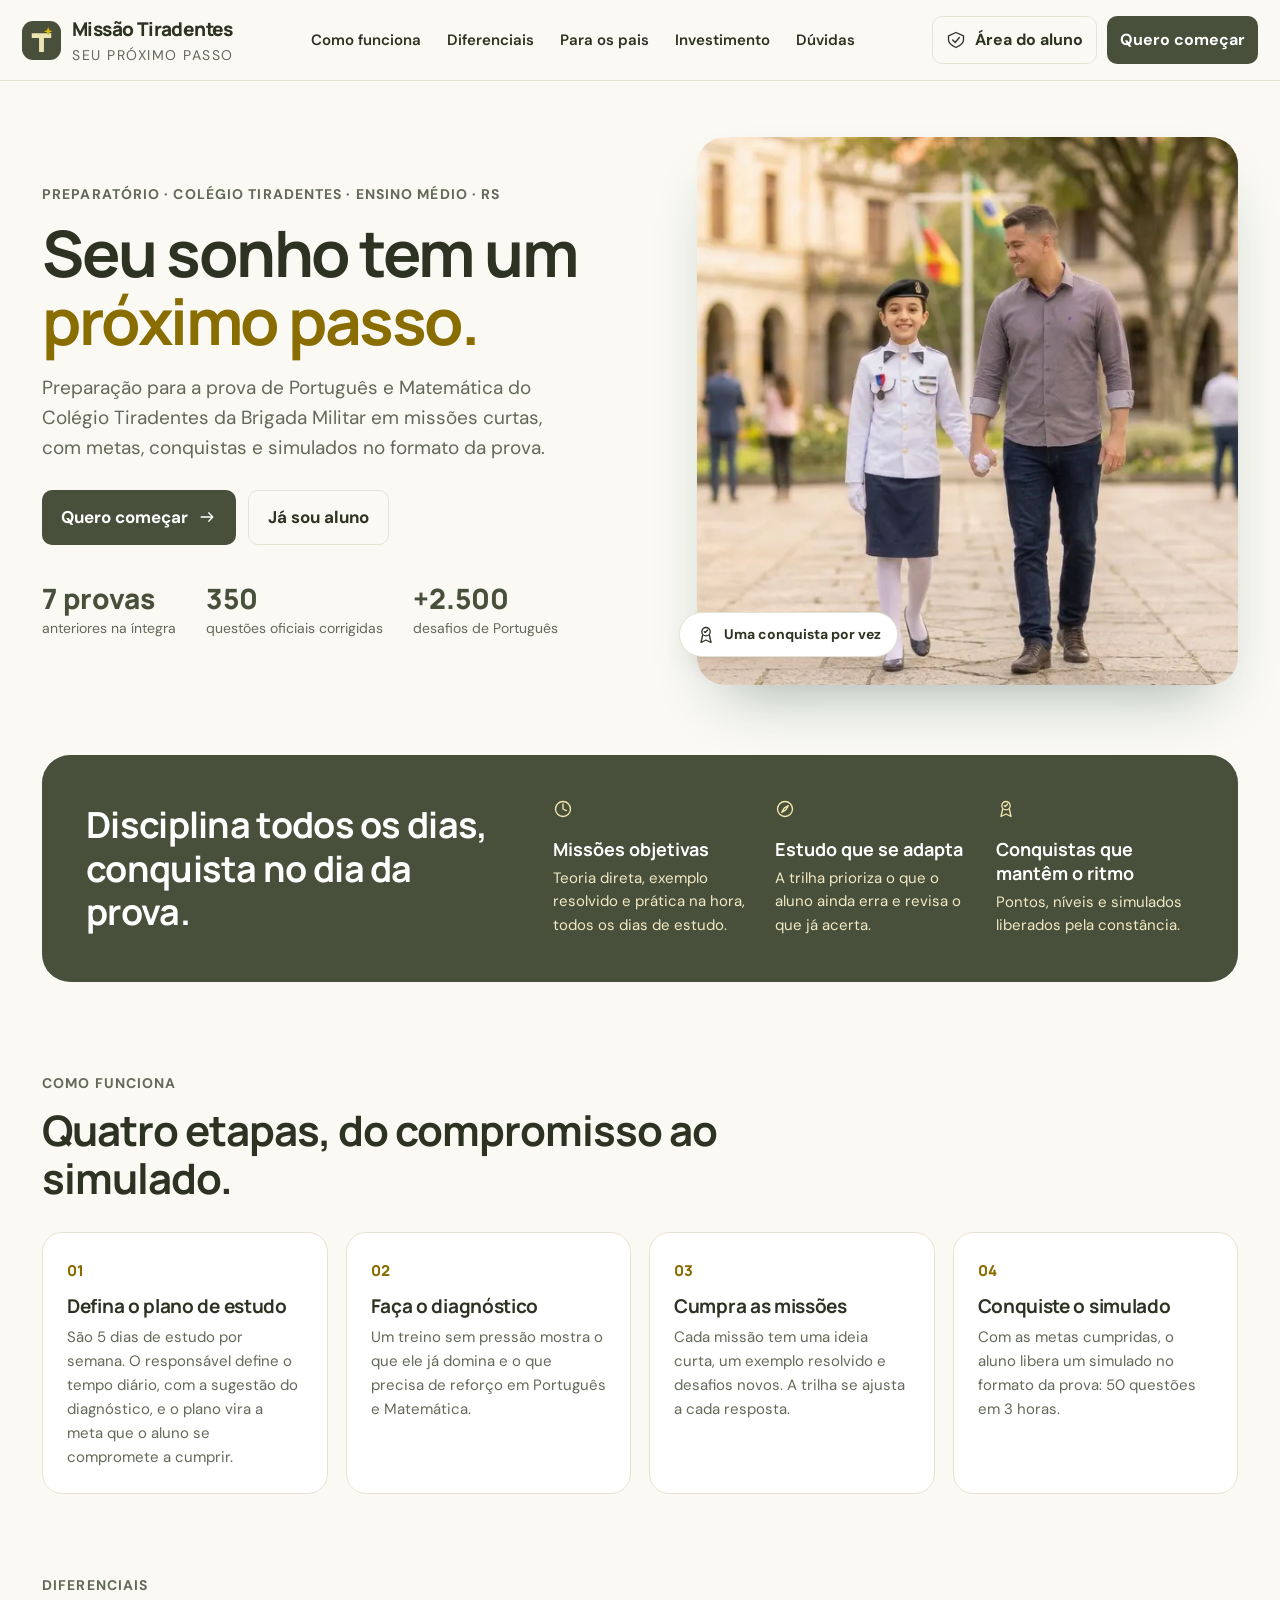
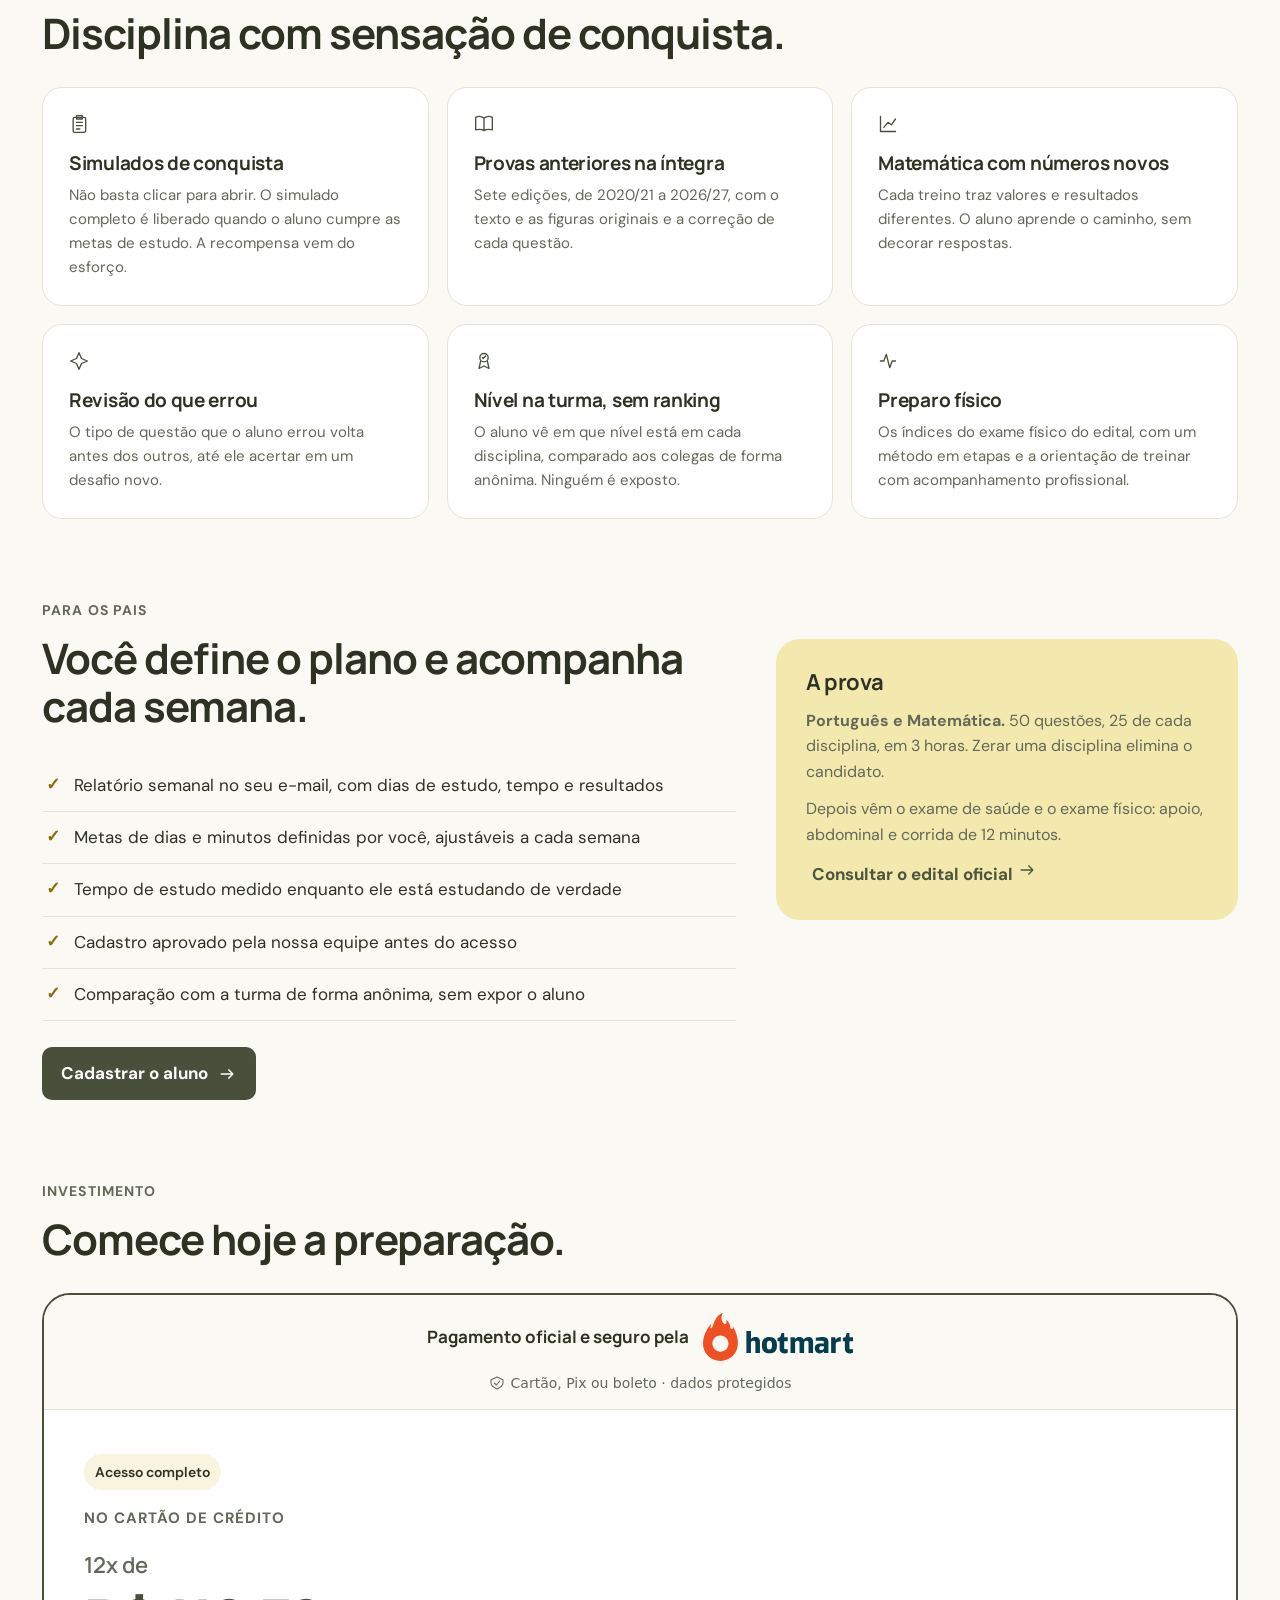
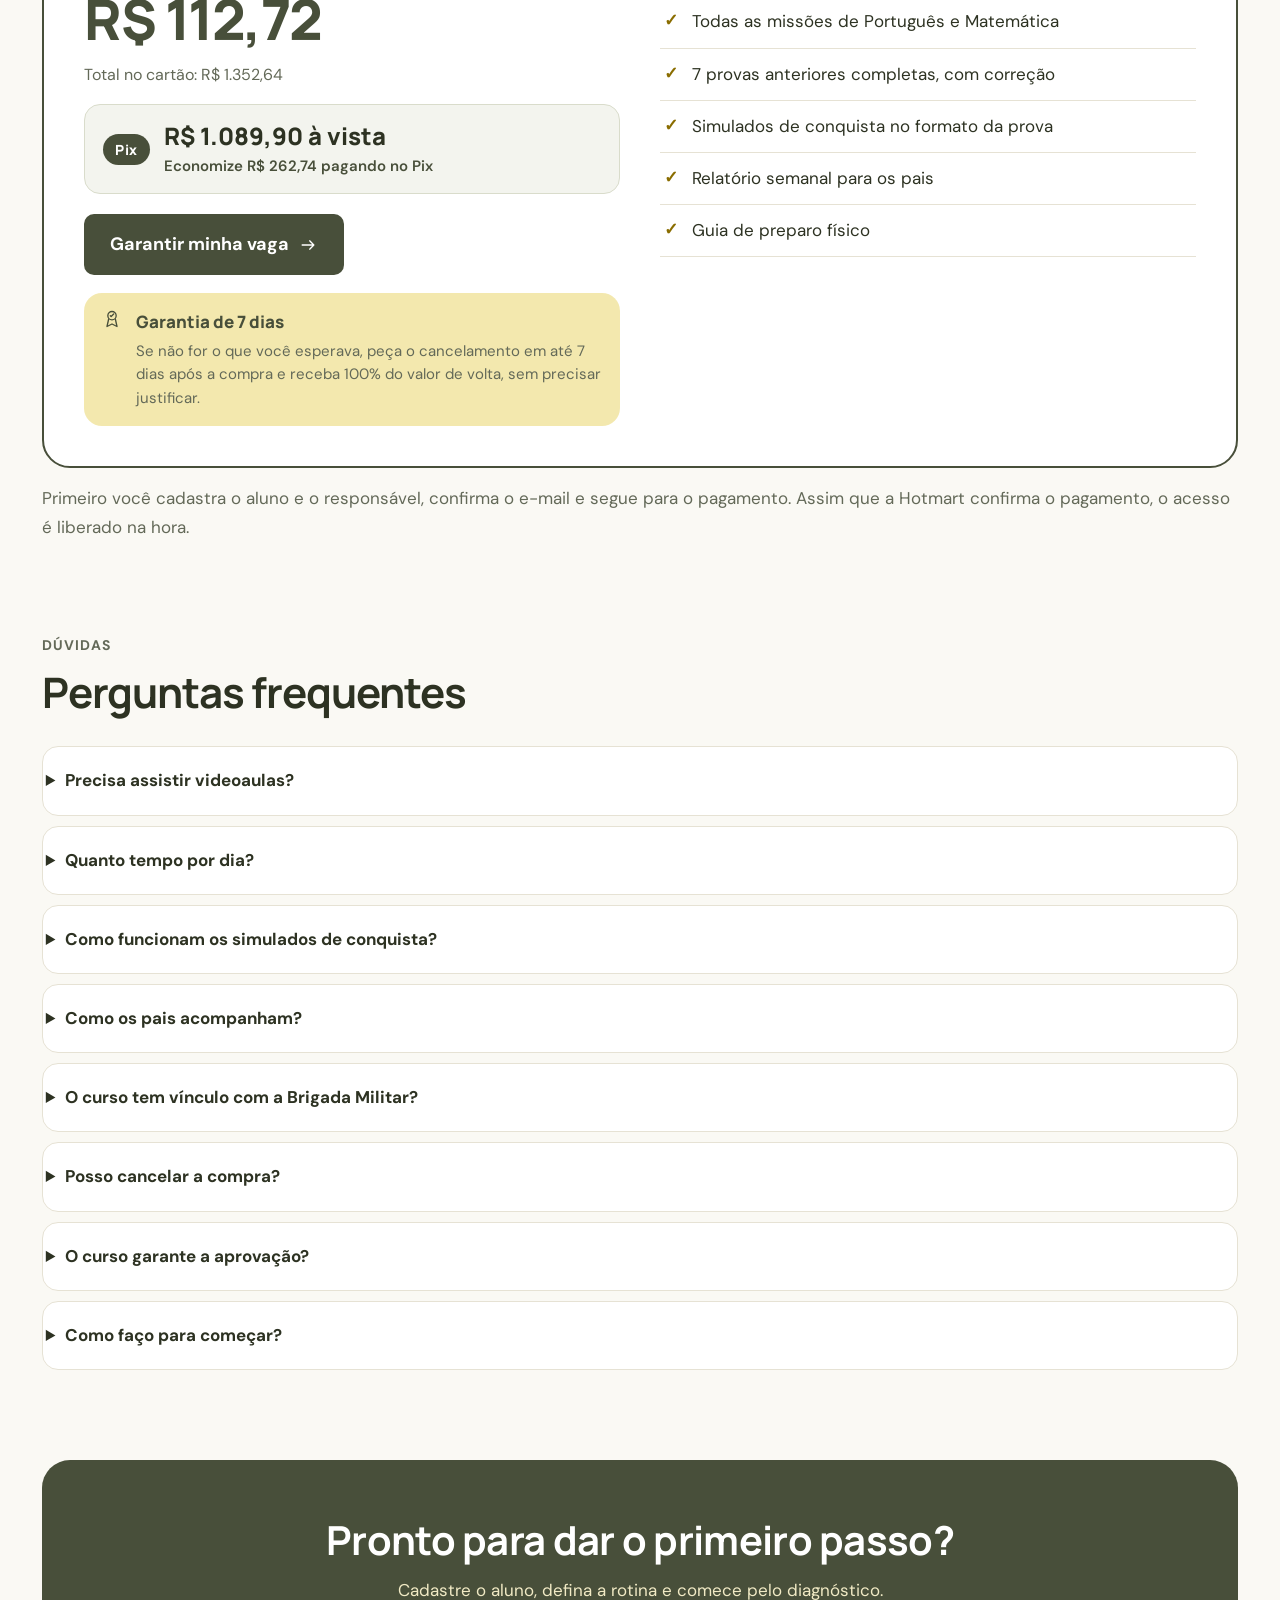
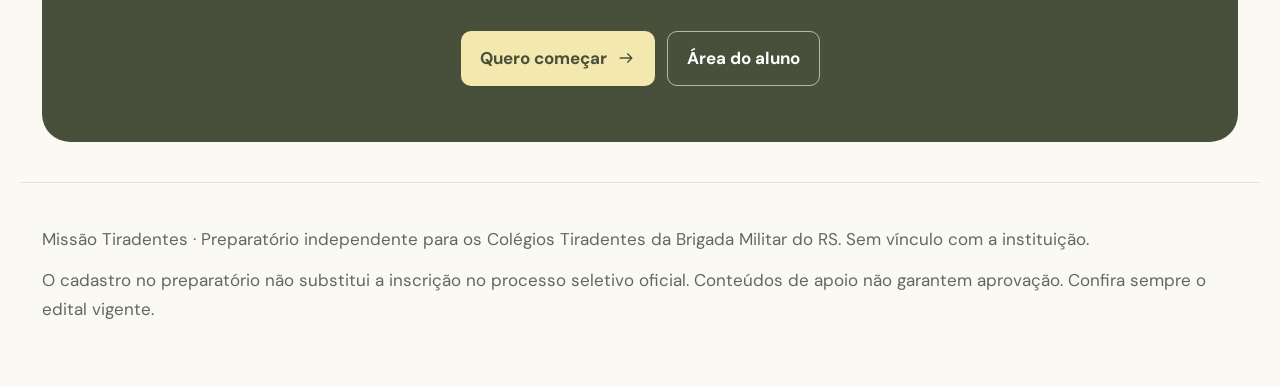
==== index.html @ 39092e7a "Diagnóstico antes do plano de estudo Co-Authored-By: Claude Opus 5.5 <noreply@anthropic.com>" ====
<!doctype html><html lang="pt-BR"><head><meta charset="utf-8"><meta name="viewport" content="width=device-width,initial-scale=1"><meta name="theme-color" content="#484f3a"><meta name="description" content="Preparatório independente para ingresso no Colégio Tiradentes da Brigada Militar. Simulados, aulas curtas e estudo adaptado ao seu desempenho."><title>Missão Tiradentes — um passo de cada vez</title><link rel="icon" href="icon.svg" type="image/svg+xml"><link rel="stylesheet" href="style.css?v=20261109s"></head><body><a class="skip" href="#main">Pular para o conteúdo</a><div id="app"></div><div id="toast" role="status" aria-live="polite"></div><dialog id="modal"></dialog><script src="config.js?v=20261109s"></script><script src="app.js?v=20261109s" defer></script></body></html>
---- style.css ----
@import url('https://fonts.googleapis.com/css2?family=DM+Sans:wght@400;500;600;700&family=Manrope:wght@400;500;600;700;800&display=swap');
:root{--ink:#2d3222;--muted:#636958;--green:#484f3a;--lime:#f3e8ae;--paper:#faf9f4;--line:#e6e2d4;--white:#fff;--orange:#f1dcc5;--purple:#e9e3f3}*{box-sizing:border-box}body{margin:0;font:15px 'DM Sans',sans-serif;color:var(--ink);background:var(--paper)}h1,h2,h3,h4{font-family:Manrope,sans-serif;line-height:1.2;margin:0}h1{font-size:clamp(30px,4vw,45px);letter-spacing:-1.7px}h2{font-size:25px;letter-spacing:-.7px}h3{font-size:18px;letter-spacing:-.3px}p{line-height:1.7;margin:12px 0;color:var(--muted)}button,input,select{font:inherit}button,a{touch-action:manipulation}button{cursor:pointer}a{color:inherit}button{border:0;background:none;color:inherit}button:disabled{opacity:.55;cursor:default}button:focus-visible,a:focus-visible,input:focus-visible,select:focus-visible{outline:3px solid #dd975b;outline-offset:3px}.btn{display:inline-flex;align-items:center;justify-content:center;gap:9px;padding:13px 19px;border-radius:10px;font-weight:700;background:var(--green);color:white;text-decoration:none;min-height:46px}.btn.light{background:var(--lime);color:var(--green)}.btn.outline{background:transparent;border:1px solid var(--line);color:var(--ink)}.btn.small{padding:9px 13px;min-height:38px;font-size:13px}.btn.danger{background:#a13d32}.link{font-weight:700;color:#4d553d;text-decoration:none}.link:hover{text-decoration:underline}.shell{display:grid;grid-template-columns:244px 1fr;min-height:100vh}.sidebar{background:#fff;border-right:1px solid var(--line);padding:32px 22px;position:fixed;width:244px;height:100dvh;display:flex;flex-direction:column;z-index:10}.brand{display:flex;align-items:center;gap:11px;text-decoration:none;font:800 19px Manrope;letter-spacing:-.6px}.brand img{width:39px;height:39px}.brand small{font:11px 'DM Sans';display:block;letter-spacing:1.5px;margin-top:4px;color:var(--muted);text-transform:uppercase}.nav-label{font-size:10px;letter-spacing:1.8px;color:#636958;margin:45px 14px 15px}.nav{display:flex;flex-direction:column;gap:7px}.nav button{display:flex;align-items:center;gap:13px;text-align:left;padding:13px 14px;border-radius:10px;font-weight:500;color:var(--muted)}.nav button.active{background:#f8f4e0;color:var(--green);font-weight:700}.ico{display:inline-flex;width:20px;height:20px;align-items:center;justify-content:center;flex-shrink:0}.ico svg{width:20px;height:20px}.sidebar-foot{margin-top:auto}.side-note{padding:17px;background:#faf7ea;border:1px solid var(--line);border-radius:12px;font-size:12px;line-height:1.6;margin-bottom:18px}.side-note strong{font-size:13px}.profile{display:flex;align-items:center;gap:10px;border-top:1px solid var(--line);padding-top:18px}.avatar{width:37px;height:37px;border-radius:50%;display:grid;place-items:center;background:var(--orange);font-size:13px;font-weight:700}.profile b{font-size:13px}.profile small{font-size:11px;color:var(--muted);display:block;margin-top:3px}.main-wrap{grid-column:2}.topbar{height:82px;border-bottom:1px solid var(--line);display:flex;align-items:center;justify-content:space-between;padding:0 42px;background:#fdfcf7;gap:15px}.crumb{font-size:13px;color:var(--muted)}.top-actions{display:flex;align-items:center;gap:12px}.pill{display:inline-flex;gap:7px;align-items:center;background:#f8f4e0;padding:7px 11px;border-radius:40px;font-size:11px;font-weight:600}.pill.orange{background:var(--orange)}.pill.purple{background:var(--purple)}.dot{width:6px;height:6px;border-radius:50%;background:#b99a0f}main{max-width:1480px;margin:auto;padding:36px 42px 50px}.heading{display:flex;align-items:flex-start;justify-content:space-between;gap:15px;margin-bottom:27px}.eyebrow{font-size:10px;letter-spacing:2px;font-weight:700;text-transform:uppercase;margin-bottom:12px;color:var(--muted)}.heading h1{font-size:31px;letter-spacing:-1px}.heading p{font-size:14px;margin:9px 0 0}.date{font-size:12px;color:var(--muted);padding-top:5px}.dashboard-grid{display:grid;grid-template-columns:minmax(0,1fr) 285px;gap:24px}.hero{position:relative;overflow:hidden;background:var(--green);border-radius:18px;padding:33px 34px;color:white;display:grid;grid-template-columns:1.15fr .85fr;min-height:273px}.hero .eyebrow{color:#eee09d}.hero h2{font-size:32px;letter-spacing:-1px;max-width:410px}.hero p{color:#ede3b0;font-size:13px;max-width:350px}.hero .btn{margin-top:12px}.hero-art{position:relative;display:flex;align-items:center;justify-content:center}.hero-art svg{width:100%;max-width:235px;overflow:visible}.stats{display:grid;grid-template-columns:repeat(3,1fr);gap:15px;margin:20px 0 29px}.stat{background:white;border:1px solid var(--line);border-radius:13px;padding:19px 20px;position:relative}.stat .ico{position:absolute;right:18px;top:19px;color:#8a6d00;background:#f9f5e4;border-radius:7px;width:30px;height:30px}.stat strong{font:800 28px Manrope;display:block;margin-top:13px;letter-spacing:-1px}.stat span{font-size:12px;color:var(--muted)}.stat small{font-size:10px;color:var(--muted);display:block;margin-top:8px}.section-head{display:flex;align-items:center;justify-content:space-between;gap:10px;margin:5px 0 17px}.section-head h2{font-size:19px}.section-head a,.section-head button{font-size:12px}.mission{background:white;border:1px solid var(--line);border-radius:13px;padding:18px 20px;display:flex;align-items:center;gap:15px;margin-bottom:11px}.tile-icon{display:grid;place-items:center;width:48px;height:48px;border-radius:12px;background:#f8f4e0;flex-shrink:0}.tile-icon.purple{background:var(--purple)}.tile-icon.orange{background:var(--orange)}.mission .body{flex:1;min-width:0}.mission h3{font-size:14px;margin-top:5px}.mission p{font-size:11px;margin:6px 0 0}.mission .pill{font-size:9px;padding:4px 8px}.mission .arrow{padding:12px;color:#5e684b}.panel{border:1px solid var(--line);background:white;border-radius:15px;padding:23px}.panel h3{font-size:16px}.calendar{margin-top:21px;display:grid;grid-template-columns:repeat(7,1fr);gap:5px;text-align:center}.calendar .day{font-size:10px;color:var(--muted);padding:5px 0}.calendar .num{font-size:12px;border-radius:50%;aspect-ratio:1;display:grid;place-items:center}.calendar .today{background:var(--green);color:white}.calendar .done{background:var(--lime)}.progress-ring{margin:22px auto;width:136px;height:136px;border-radius:50%;display:grid;place-items:center;background:conic-gradient(#5f694c var(--p),#f8f4e0 0)}.progress-ring>div{width:111px;height:111px;border-radius:50%;background:white;display:grid;place-content:center;text-align:center}.progress-ring strong{font:800 25px Manrope}.progress-ring small{color:var(--muted);font-size:10px;margin-top:4px}.track{margin:18px 0}.track-label{display:flex;justify-content:space-between;font-size:11px}.bar{height:6px;background:#f7f3df;border-radius:20px;margin-top:8px;overflow:hidden}.bar span{display:block;height:100%;background:#bd9d0f;border-radius:20px}.bar.purple span{background:#9983b3}.quote{background:#f7f3de;border:1px solid var(--line);border-radius:14px;padding:22px;margin-top:20px}.quote p{font:600 15px/1.6 Manrope;color:var(--ink);margin:12px 0}.quote small{font-size:10px;color:var(--muted)}.notice{padding:14px 18px;border-radius:11px;background:#f6ecdf;border:1px solid #e8d4bc;font-size:12px;line-height:1.6;margin-bottom:20px}.notice.green{background:#f8f4e0;border-color:#ede3b2}.cards{display:grid;grid-template-columns:repeat(3,minmax(0,1fr));gap:19px}.course-card{background:white;border:1px solid var(--line);border-radius:15px;padding:23px;display:flex;flex-direction:column;align-items:flex-start;gap:15px}.course-card p{font-size:13px;margin:0;flex:1}.course-card h3{font-size:17px}.card-meta{font-size:11px;color:var(--muted)}.filters{display:flex;gap:8px;flex-wrap:wrap;margin:20px 0}.filter{border:1px solid var(--line);padding:9px 16px;border-radius:30px;background:white;font-size:12px}.filter.active{background:var(--green);color:white}.search{display:block;width:100%;padding:13px 16px;border:1px solid var(--line);border-radius:10px;background:white;color:var(--ink)}.lesson{max-width:850px;margin:auto}.lesson-block{background:white;border:1px solid var(--line);border-radius:15px;padding:28px;margin:18px 0}.lesson-block p{font-size:17px;color:var(--ink);line-height:1.85}.example{background:#f8f4e0;border-radius:10px;padding:20px;font-size:16px;line-height:1.8}.question-prompt{font:600 23px/1.55 Manrope;margin:24px 0}.options{display:flex;flex-direction:column;gap:10px}.option{background:white;border:1px solid var(--line);border-radius:12px;padding:16px;display:flex;align-items:center;gap:14px;text-align:left;width:100%}.option .letter{width:32px;height:32px;border-radius:8px;background:#f9f6e6;display:grid;place-items:center;font-weight:700;flex-shrink:0}.option.selected{border-color:#af910e;background:#f9f5e4}.option.correct{background:#f8f4e0;border-color:#bd9d0f}.option.wrong{background:#fbe9e4;border-color:#c27965}.confidence{display:flex;gap:10px;align-items:center;flex-wrap:wrap;margin:24px 0;font-size:12px}.confidence button{border:1px solid var(--line);border-radius:30px;padding:8px 13px}.confidence button.selected{background:var(--green);color:white}.quiz-footer{display:flex;justify-content:space-between;align-items:center;margin-top:26px;gap:10px}.test-layout{display:grid;grid-template-columns:minmax(0,1fr) 280px;gap:20px}.pdf{width:100%;height:78vh;border:1px solid var(--line);border-radius:12px;background:white}.answer-grid{display:grid;grid-template-columns:repeat(5,1fr);gap:7px;margin:17px 0}.answer-grid button{height:36px;border-radius:7px;border:1px solid var(--line);font-size:11px;background:#fff}.answer-grid button.answered{background:#efe6bb}.answer-grid button.current{outline:2px solid var(--green)}.answer-grid button.correct{background:#efe6bb}.answer-grid button.wrong{background:#f5d4c8}.answer-grid button.annulled{background:#e7e1f1}.exam-options{display:flex;gap:5px;margin:12px 0}.exam-options button{width:38px;height:38px;background:white;border:1px solid var(--line);border-radius:8px}.exam-options button.selected{background:var(--green);color:white}.timer{font:700 24px Manrope;font-variant-numeric:tabular-nums}.table{width:100%;border-collapse:collapse;margin-top:18px;font-size:13px}.table th,.table td{text-align:left;border-bottom:1px solid var(--line);padding:14px 8px}.table th{color:var(--muted);font-size:11px}.results-top{text-align:center;padding:25px}.results-top strong{font:800 65px Manrope;display:block;color:var(--green)}.results-top p{max-width:600px;margin:12px auto}.history-item{display:flex;justify-content:space-between;align-items:center;padding:20px;border-bottom:1px solid var(--line);gap:20px}.empty{padding:45px 20px;text-align:center;border:1px dashed #eee1a0;border-radius:12px;color:var(--muted);background:#fdfbf4}.landing{max-width:1400px;margin:auto;padding:0 60px}.landing nav{height:100px;display:flex;align-items:center;justify-content:space-between}.landing-hero{display:grid;grid-template-columns:1.15fr .85fr;align-items:center;gap:50px;min-height:580px}.landing-hero h1{font-size:clamp(42px,5.2vw,72px);max-width:750px;line-height:1.08;letter-spacing:-3px}.landing-hero h1 em{font-style:normal;color:#8a6d00}.landing-hero p{max-width:520px;font-size:17px}.landing-hero .actions{display:flex;gap:12px;margin-top:27px;flex-wrap:wrap}.landing-art{background:#f4eed0;border-radius:45% 45% 22% 35%;position:relative;padding:50px 30px;min-height:360px}.landing-art svg{width:100%}.floating-note{background:white;border:1px solid var(--line);border-radius:12px;padding:18px;position:absolute;bottom:15px;left:10px;box-shadow:0 15px 35px #223c3510;max-width:255px;font-size:12px}.landing-band{display:grid;grid-template-columns:repeat(3,1fr);border-top:1px solid var(--line);border-bottom:1px solid var(--line);padding:28px 0;margin:25px 0 60px;gap:30px}.landing-band strong{font:700 22px Manrope}.landing-band p{font-size:12px;margin:6px 0}.landing footer{padding:38px 0;margin-top:50px;border-top:1px solid var(--line);font-size:12px;color:var(--muted)}dialog{border:0;border-radius:18px;max-width:480px;width:calc(100% - 32px);padding:30px;color:var(--ink);box-shadow:0 25px 90px #173e3625}dialog::backdrop{background:#10291d80;backdrop-filter:blur(4px)}.modal-head{display:flex;align-items:center;justify-content:space-between;margin-bottom:20px}.modal-head button{font-size:26px}.form label{display:block;margin:15px 0 7px;font-size:12px;font-weight:700}.form input,.form select{width:100%;padding:13px;border:1px solid var(--line);border-radius:9px;background:white}.form .btn{width:100%;margin-top:20px}.form .check{display:flex;align-items:flex-start;gap:10px;font-weight:400;line-height:1.6}.form .check input{width:auto;margin-top:4px}.form-msg{font-size:12px;line-height:1.7;margin-top:15px}.form-msg.error{color:#a13d32}#toast{position:fixed;bottom:28px;left:50%;transform:translateX(-50%);padding:14px 22px;background:var(--green);color:white;border-radius:11px;z-index:30;display:none;max-width:90vw}.skip{position:fixed;top:-100px;left:10px;z-index:100;background:white;padding:15px}.skip:focus{top:10px}.mobile-brand{display:none}.source-list{line-height:1.8;font-size:13px}.source-list li{margin:10px 0}.page-nav{display:flex;align-items:center;justify-content:space-between;gap:10px;margin-bottom:10px}.muted{color:var(--muted)}.spaced{margin-top:25px}.admin-row{padding:20px;border-bottom:1px solid var(--line)}.admin-row .actions{display:flex;gap:10px;margin-top:12px}.activity{margin-top:20px;font-size:12px}.activity>div{padding:12px 0;border-bottom:1px solid var(--line)}.footer-note{font-size:10px;color:var(--muted);line-height:1.6;margin-top:30px}.saved{font-size:11px;color:var(--muted)}
@media(min-width:1500px){.dashboard-grid{grid-template-columns:minmax(0,1fr) 310px}.hero{min-height:310px}}@media(max-width:1150px){.shell{grid-template-columns:205px 1fr}.sidebar{width:205px;padding:25px 15px}.brand{font-size:16px}.brand img{width:33px;height:33px}.topbar{padding:0 25px}main{padding:28px 25px}.dashboard-grid{grid-template-columns:1fr}.dashboard-aside{display:grid;grid-template-columns:1fr 1fr;gap:20px}.quote{margin:0}.hero-art{min-width:150px}.cards{grid-template-columns:repeat(2,1fr)}}@media(max-width:760px){.shell{display:block}.sidebar{position:fixed;bottom:0;top:auto;width:100%;height:69px;padding:5px 4px;border-top:1px solid var(--line);border-right:0}.sidebar>.brand,.nav-label,.sidebar-foot{display:none}.nav{flex-direction:row;justify-content:space-around;gap:0}.nav button{flex-direction:column;gap:4px;padding:7px 8px;font-size:9px;min-width:52px}.nav .admin-nav{display:none}.main-wrap{padding-bottom:69px}.topbar{height:65px;padding:0 18px}.mobile-brand{display:block}.crumb{display:none}.top-actions{gap:6px}.top-actions .btn{font-size:11px;padding:8px 10px;min-height:35px}.pill{font-size:9px}main{padding:25px 18px}.heading h1{font-size:26px}.heading .date{display:none}.hero{padding:25px;grid-template-columns:1fr;min-height:auto}.hero h2{font-size:29px}.hero-art{position:absolute;width:130px;right:-28px;bottom:10px;opacity:.3}.hero>div:first-child{position:relative;z-index:1}.stats{gap:8px}.stat{padding:15px 11px}.stat .ico{display:none}.stat span{font-size:10px}.stat strong{font-size:24px}.stat small{font-size:9px}.dashboard-aside{grid-template-columns:1fr}.dashboard-aside .calendar-panel{display:none}.cards{grid-template-columns:1fr}.test-layout{display:flex;flex-direction:column}.pdf{height:60vh}.test-layout .panel{order:-1}.test-layout .answer-grid{grid-template-columns:repeat(10,1fr)}.landing{padding:0 22px}.landing nav{height:80px}.landing-hero{grid-template-columns:1fr;gap:25px;padding:30px 0}.landing-hero h1{font-size:44px;letter-spacing:-2px}.landing-art{min-height:280px;padding:30px 50px;margin-bottom:15px}.landing-band{grid-template-columns:1fr;gap:20px;margin:20px 0 35px}.landing .nav-btns .outline{display:none}.lesson-block{padding:22px}.question-prompt{font-size:20px}.table{font-size:11px}.table td,.table th{padding:12px 5px}.mission{padding:15px}.mission h3{font-size:13px}.hero p{max-width:85%}.quiz-footer{flex-wrap:wrap}.date{display:none}.footer-note{margin-top:20px}}
@media(prefers-reduced-motion:no-preference){.hero-art svg{animation:float 7s ease-in-out infinite}@keyframes float{50%{transform:translateY(-7px)}}button,.btn{transition:background .15s,border-color .15s}.course-card{transition:transform .2s}.course-card:hover{transform:translateY(-3px)}}

.question-visual{display:block;width:100%;height:auto;background:white}.question-panel{padding:22px}.question-passage{margin:22px 0;border:1px solid var(--line);border-radius:12px;padding:15px}.question-passage summary,.question-text summary{cursor:pointer;font-weight:600;margin-bottom:12px}.question-body{margin-top:20px}.question-text{font-size:12px;margin-top:18px;color:var(--muted)}.question-text pre{white-space:pre-wrap;font:inherit;line-height:1.7}.question-panel .exam-options{justify-content:flex-start}.question-panel .exam-options button{min-width:48px}
/* Reading first: comfortable type, clear controls, mobile navigation. */
:root{--muted:#636958}body{font-size:17px;line-height:1.6}p{font-size:17px}.hero p,.heading p,.course-card p,.mission p,.notice,.form-msg,.source-list,.question-text,.activity,.table,.example,.confidence,.card-meta,.landing-band p,.landing footer,.footer-note{font-size:16px}.eyebrow,.nav-label{font-size:14px;letter-spacing:1.1px}.brand small,.profile small,.saved,.date,.stat small,.quote small,.progress-ring small{font-size:14px}.pill,.mission .pill{font-size:14px;white-space:normal}.btn.small,.filter,.section-head button,.section-head a,.form label,.table th,.track-label,.stat span,.profile b,.side-note,.side-note strong{font-size:16px}.btn,.btn.small,.nav button,.filter,.confidence button,.answer-grid button,.exam-options button,.modal-head button{min-height:48px}.mission h3,.panel h3{font-size:19px}.mission{align-items:flex-start}.mission .arrow{min-width:48px;min-height:48px}.hero p{max-width:580px}.main-wrap,main,.panel,.course-card{min-width:0}.table-scroll{overflow-x:auto}.table{line-height:1.6}.table th,.table td{vertical-align:top}.light-link{display:block;color:var(--lime);margin-top:18px}.strategy-grid{display:grid;grid-template-columns:repeat(2,minmax(0,1fr));gap:18px}.plan-card{min-width:0;background:#fff;border:1px solid var(--line);border-radius:16px;padding:20px}.plan-card .mission{padding:12px;gap:10px}.plan-card .tile-icon{display:none}.session-card{padding:20px 0;border-bottom:1px solid var(--line)}.report-card{margin-bottom:16px}.report-stats{display:grid;grid-template-columns:1fr 1fr;gap:16px;margin:18px 0}.report-stats strong{display:block;font:800 25px Manrope}.report-stats span{display:block;color:var(--muted);font-size:16px}.routine-hero{display:block;min-height:0}.onboarding{max-width:760px;margin:auto;padding:0 20px}.onboarding header{display:flex;align-items:center;justify-content:space-between;gap:12px;padding:24px 0}.onboarding main{padding:24px 0}.onboarding h1{margin-top:24px}.commitment-form fieldset{border:0;margin:0;padding:0}.commitment-form legend{font-size:20px;font-weight:700}.day-choices{display:flex;flex-wrap:wrap;gap:10px}.day-choices label{margin:0;position:relative}.day-choices input{width:22px;height:22px;position:absolute;left:10px;top:14px;margin:0;accent-color:var(--green)}.day-choices span{display:block;border:1px solid var(--line);padding:12px 14px 12px 40px;border-radius:12px;min-height:50px}.day-choices input:checked+span{background:#f8f4e0;border-color:#5f694c}.form input,.form select{font-size:17px;min-height:48px}.form .check input{min-height:22px;width:22px;height:22px;flex-shrink:0;accent-color:var(--green)}.more-menu{display:flex;flex-direction:column;gap:12px}.mobile-more{display:none}.report-document{text-align:left}.report-document h1{font-size:30px;letter-spacing:-.6px}.report-document h2{font-size:23px}.report-document .report-card{break-inside:avoid}#print-area{display:none}dialog:has(.report-document){max-width:900px}.question-prompt{font-size:23px}.question-visual{max-width:100%}.question-text pre{font-size:17px;overflow-wrap:anywhere;font-family:'DM Sans',sans-serif}.reading-controls{display:flex;gap:12px;align-items:center;flex-wrap:wrap;margin-top:16px}.zoomed .question-visual{min-width:580px;max-width:none}.question-body,.question-passage{overflow-x:auto}.report-stats strong{overflow-wrap:anywhere}
@media(max-width:760px){body{font-size:17px}main{padding:24px 18px 36px}.heading h1{font-size:29px}.heading p,.hero p{font-size:17px;max-width:100%}.hero{padding:25px 22px}.hero h2{font-size:30px}.hero-art{display:none}.sidebar{height:auto;padding:7px 4px calc(7px + env(safe-area-inset-bottom));background:#fff;box-shadow:0 -4px 24px #173e360a}.nav{display:grid;grid-template-columns:repeat(5,minmax(0,1fr));align-items:stretch}.nav button{font-size:13px;line-height:1.3;padding:9px 2px;min-width:0;min-height:62px;gap:7px}.nav button[data-page="progress"],.nav button[data-page="rewards"],.nav button[data-page="guide"],.nav button[data-page="fitness"],.nav button[data-page="admin"]{display:none}.nav .mobile-more{display:flex;flex-direction:column;align-items:center;justify-content:center}.nav button[data-page="routine"]{font-size:12px}.main-wrap{padding-bottom:calc(96px + env(safe-area-inset-bottom))}.topbar{height:72px}.top-actions .btn{font-size:16px;min-height:48px}.pill,.mission .pill{font-size:14px}.stats{grid-template-columns:1fr;gap:10px;margin:18px 0 28px}.stat{display:grid;grid-template-columns:1fr auto;gap:3px;padding:16px 20px}.stat span{font-size:16px}.stat strong{font-size:26px;margin:0;grid-column:2;grid-row:1/3}.stat small{font-size:14px}.mission h3{font-size:19px}.mission p{font-size:16px}.mission{gap:12px;padding:18px 15px}.mission .tile-icon{width:38px;height:38px}.mission .arrow{padding:10px}.panel{padding:20px}.strategy-grid{grid-template-columns:1fr}.question-prompt{font-size:22px;line-height:1.6}.option{font-size:18px;line-height:1.6;padding:17px 14px;align-items:flex-start}.confidence{font-size:16px}.confidence button{font-size:16px}.table{font-size:16px;min-width:520px}.panel:has(>.table){overflow-x:auto}.test-layout .panel{order:initial}.test-layout .answer-grid{grid-template-columns:repeat(5,1fr)}.answer-grid button{font-size:16px;min-height:48px}.question-panel .exam-options button{width:calc((100% - 20px)/5);min-width:44px;height:52px;font-size:18px}.history-item{flex-wrap:wrap;padding:18px 0;gap:12px}.history-item>div{width:100%}.report-stats{grid-template-columns:1fr}.landing .nav-btns .outline{display:inline-flex}.landing nav{height:auto;padding:20px 0;flex-wrap:wrap;gap:18px}.landing .nav-btns{display:flex;gap:12px;width:100%}.landing .nav-btns .btn{flex:1}.landing-hero h1{font-size:42px;letter-spacing:-1.6px}.landing-art{padding:30px 45px;min-height:0}.landing-hero p,.landing-band p{font-size:17px}.landing-band strong{font-size:23px}.landing .actions .btn{width:100%}.onboarding{padding:0 18px}.onboarding h1{font-size:34px;letter-spacing:-1px}.onboarding .brand{font-size:18px}.day-choices{display:grid;grid-template-columns:1fr 1fr}.day-choices span{font-size:16px;padding-right:10px}.section-head{flex-wrap:wrap;align-items:flex-start}.section-head h2{font-size:23px}.question-text{font-size:17px}.question-text pre{font-size:18px;line-height:1.85}.floating-note{font-size:16px;position:relative;left:auto;bottom:auto;max-width:none}.date{display:none}dialog{padding:24px 20px;max-height:90dvh}.quiz-footer .btn{flex:1}.quiz-footer .saved{width:100%;order:3;text-align:center}}
@media print{body{background:white;color:#24281d;font-family:Arial,sans-serif}#app,#modal,#toast,.skip{display:none!important}#print-area{display:block!important;padding:0}p{color:#343a29}h1,h2,h3{break-after:avoid}.panel{padding:14px;border-color:#aaa}.table{min-width:0;font-size:12pt}.table th{font-size:12pt}.table-scroll{overflow:visible}.report-stats{grid-template-columns:1fr 1fr}.report-document{font-size:12pt}.report-document p{font-size:12pt}.report-document .report-card{break-inside:avoid;page-break-inside:avoid}.pill{font-size:11pt}a{text-decoration:none}@page{size:A4;margin:18mm}}

.mobile-nav-title{display:none}.report-stats{overflow-wrap:anywhere}@media(max-width:760px){.desktop-nav-title{display:none}.mobile-nav-title{display:inline}.nav button,.nav button[data-page="routine"]{font-size:14px;min-height:65px}.nav .mobile-more{font-size:14px}.hero[style*="grid-template-columns"]{grid-template-columns:1fr!important}.table-scroll{max-width:100%}.report-document .table-scroll{margin-bottom:18px}}

.guardian-check{display:flex;align-items:flex-start;gap:12px;line-height:1.7}.guardian-check input{width:24px;height:24px;flex-shrink:0;margin-top:4px;accent-color:var(--green)}
.question-prompt{white-space:pre-line}.mock-card h3{display:flex;align-items:center;gap:10px;margin:0}.mock-card.unlocked{border-color:#bd9d0f;background:#f9f6e5}.mock-card .track-label{gap:12px}.mock-card .track-label b{white-space:nowrap}

/* Página comercial antes do login */
.lp{background:var(--paper);color:var(--ink);overflow-x:clip}
.lp-nav{position:sticky;top:0;z-index:20;display:flex;align-items:center;justify-content:space-between;gap:24px;padding:16px max(22px,calc((100vw - 1240px)/2));background:color-mix(in srgb,var(--paper) 92%,transparent);backdrop-filter:blur(8px);border-bottom:1px solid var(--line)}
.lp-nav nav{display:flex;gap:26px}
.lp-nav nav a{color:var(--ink);text-decoration:none;font-weight:600;font-size:15px}
.lp-nav nav a:hover{color:#8a6d00}
.lp-nav-btns{display:flex;gap:10px}
.lp main{max-width:1240px;margin:auto;padding:0 22px}
.lp section{scroll-margin-top:90px}
.lp-hero{display:grid;grid-template-columns:1.05fr .95fr;gap:56px;align-items:center;padding:56px 0 40px}
.lp-hero h1{font-size:clamp(40px,5vw,68px);line-height:1.06;letter-spacing:-2.5px;margin:14px 0 18px}
.lp-hero h1 em{font-style:normal;color:#8a6d00}
.lp-hero p{font-size:19px;line-height:1.6;max-width:540px}
.lp-actions{display:flex;gap:12px;flex-wrap:wrap;margin-top:26px}
.lp-proof{list-style:none;padding:0;margin:34px 0 0;display:flex;gap:30px;flex-wrap:wrap}
.lp-proof li{display:flex;flex-direction:column}
.lp-proof strong{font:800 28px Manrope;color:var(--green)}
.lp-proof span{font-size:14px;color:var(--muted)}
.lp-photo{margin:0;position:relative}
.lp-photo img{display:block;width:100%;height:auto;border-radius:28px;box-shadow:0 30px 60px -30px rgba(23,62,54,.45)}
.lp-photo figcaption{position:absolute;left:-18px;bottom:28px;display:flex;align-items:center;gap:8px;background:#fff;border:1px solid var(--line);border-radius:40px;padding:10px 16px;font-weight:700;font-size:14px;box-shadow:0 12px 30px -15px rgba(0,0,0,.3)}
.lp-band{display:grid;grid-template-columns:.8fr 1.2fr;gap:40px;align-items:center;background:var(--green);color:#fff;border-radius:28px;padding:44px;margin:30px 0 20px}
.lp-band h2{font-size:clamp(26px,3vw,36px);line-height:1.2;margin:0;color:#fff}
.lp-band-grid{display:grid;grid-template-columns:repeat(3,1fr);gap:24px}
.lp-band-grid strong{display:block;font:700 18px Manrope;margin:10px 0 6px}
.lp-band-grid p{margin:0;font-size:15px;line-height:1.55;color:#f1eac5}
.lp-band .ico{color:var(--lime)}
.lp-section{padding:70px 0 10px}
.lp-section>h2,.lp-parents h2{font-size:clamp(28px,3.4vw,42px);line-height:1.15;letter-spacing:-1px;margin:10px 0 30px;max-width:760px}
.lp-steps{list-style:none;padding:0;margin:0;display:grid;grid-template-columns:repeat(4,1fr);gap:18px}
.lp-steps li{background:#fff;border:1px solid var(--line);border-radius:20px;padding:24px}
.lp-steps span{font:800 15px Manrope;color:#8a6d00}
.lp-steps h3,.lp-card h3{font-size:19px;margin:10px 0 8px}
.lp-steps p,.lp-card p{margin:0;font-size:15px;line-height:1.6;color:var(--muted)}
.lp-grid{display:grid;grid-template-columns:repeat(3,1fr);gap:18px}
.lp-card{background:#fff;border:1px solid var(--line);border-radius:20px;padding:26px}
.lp-card .ico{color:var(--green)}
.lp-parents{display:grid;grid-template-columns:1.2fr .8fr;gap:40px;align-items:start}
.lp-list{padding:0;margin:0 0 26px;list-style:none}
.lp-list li{position:relative;padding:12px 0 12px 32px;border-bottom:1px solid var(--line);font-size:17px}
.lp-list li:before{content:'✓';position:absolute;left:4px;top:11px;color:#8a6d00;font-weight:800}
.lp-exam{background:var(--lime);border-radius:24px;padding:30px;margin-top:40px}
.lp-exam h3{margin:0 0 12px;font-size:22px}
.lp-exam p{font-size:16px;line-height:1.6}
.lp-faq details{background:#fff;border:1px solid var(--line);border-radius:16px;padding:0 22px;margin-bottom:10px}
.lp-faq summary{cursor:pointer;font-weight:700;font-size:17px;padding:20px 0;list-style-position:outside}
.lp-faq details p{margin:0 0 20px;font-size:16px;line-height:1.65;color:var(--muted)}
.lp-final{text-align:center;background:var(--green);color:#fff;border-radius:28px;padding:56px 24px;margin:70px 0 10px}
.lp-final h2{color:#fff;font-size:clamp(28px,3.4vw,40px);margin:0 0 10px}
.lp-final p{color:#f1eac5;font-size:17px}
.lp-final .lp-actions{justify-content:center}
.lp .light-outline{color:#fff;border-color:rgba(255,255,255,.6);background:transparent}
.lp-footer{max-width:1240px;margin:40px auto 0;padding:30px 22px 50px;border-top:1px solid var(--line);font-size:14px;color:var(--muted);line-height:1.6}
@media(max-width:1000px){.lp-nav nav{display:none}.lp-steps{grid-template-columns:repeat(2,1fr)}.lp-grid{grid-template-columns:repeat(2,1fr)}.lp-band{grid-template-columns:1fr}}
@media(max-width:760px){.lp-nav{padding:12px 16px}.lp-nav .brand small{display:none}.lp-nav-btns .btn{padding:9px 12px;font-size:14px}.lp-nav-btns .btn:last-child{display:none}.lp main{padding:0 16px}.lp-hero{grid-template-columns:1fr;gap:28px;padding:28px 0 10px}.lp-hero h1{font-size:40px;letter-spacing:-1.5px}.lp-hero p{font-size:17px}.lp-actions .btn{flex:1;justify-content:center}.lp-photo{order:-1}.lp-photo figcaption{left:12px;bottom:12px}.lp-proof{gap:20px}.lp-proof strong{font-size:24px}.lp-band{padding:28px 22px;border-radius:22px}.lp-band-grid,.lp-steps,.lp-grid,.lp-parents{grid-template-columns:1fr}.lp-exam{margin-top:0}.lp-section{padding-top:50px}}
.lp-offer-card{display:grid;grid-template-columns:1fr 1fr;gap:40px;align-items:center;background:#fff;border:2px solid var(--green);border-radius:28px;padding:40px;margin-bottom:16px}
.lp-offer-installments{font:600 22px Manrope;margin:18px 0 4px}
.lp-offer-installments strong{display:block;font:800 clamp(40px,5vw,56px) Manrope;color:var(--green);letter-spacing:-1.5px}
.lp-offer-cash{font-size:18px;margin:0 0 18px}
.lp-offer-btn{font-size:18px;padding:16px 26px}
.lp-offer-safe{display:flex;align-items:center;gap:8px;font-size:14px;color:var(--muted);margin-top:14px}
@media(max-width:760px){.lp-hotmart{margin:-26px -22px 0}.lp-offer-card{grid-template-columns:1fr;padding:26px 22px;gap:20px}.lp-offer-btn{width:100%;justify-content:center}}
.lp-guarantee{display:flex;gap:14px;align-items:flex-start;background:var(--lime);border-radius:18px;padding:16px 18px;margin-top:18px}
.lp-guarantee .ico{color:var(--green);flex-shrink:0}
.lp-guarantee strong{font:800 17px Manrope;color:var(--green)}
.lp-guarantee p{margin:4px 0 0;font-size:15px;line-height:1.55}
.lp-hotmart{grid-column:1/-1;display:flex;align-items:center;justify-content:center;gap:14px;flex-wrap:wrap;margin:-40px -40px 4px;padding:18px 24px;border-bottom:1px solid var(--line);border-radius:26px 26px 0 0;background:var(--paper);font:700 17px Manrope;color:var(--ink)}
.lp-hotmart img{height:48px;width:auto;display:block}
.lp-hotmart small{display:flex;align-items:center;gap:6px;width:100%;justify-content:center;font:500 14px Inter,system-ui;color:var(--muted)}
.lp-hotmart .ico{color:var(--muted);width:16px;height:16px}
.lp-offer-kicker{margin:16px 0 0;font-size:15px;text-transform:uppercase;letter-spacing:1px;color:var(--muted);font-weight:700}
.lp-offer-total{margin:2px 0 16px;font-size:16px;color:var(--muted)}
.lp-offer-pix{display:flex;align-items:center;gap:14px;border:1.5px solid #d9dccb;background:#f3f4ee;border-radius:16px;padding:14px 18px;margin-bottom:20px}
.lp-pix-tag{background:var(--green);color:#fff;font:800 14px Manrope;padding:6px 12px;border-radius:999px;letter-spacing:.5px}
.lp-offer-pix strong{display:block;font:800 24px Manrope;color:var(--ink)}
.lp-offer-pix span:not(.lp-pix-tag){font-size:15px;color:var(--green);font-weight:600}

.form-hint{display:block;margin:-6px 0 6px;font-size:13px;color:var(--muted)}
.form-msg.error{color:#a3321f;font-weight:600}
.auth-done{text-align:center;padding:10px 4px}.auth-done .ico{color:var(--green);width:40px;height:40px}.auth-done h3{font:800 24px Manrope;margin:8px 0}.auth-done p{margin:6px 0 10px;line-height:1.55}

.steps{display:flex;gap:6px;list-style:none;padding:0;margin:0 0 18px;flex-wrap:wrap}
.steps li{display:flex;align-items:center;gap:8px;font-size:14px;font-weight:600;color:var(--muted);padding:6px 12px 6px 6px;border-radius:999px;background:var(--paper);border:1px solid var(--line)}
.steps li span{display:grid;place-items:center;width:24px;height:24px;border-radius:50%;background:var(--line);color:var(--ink);font-size:13px;font-weight:800}
.steps li.on{color:var(--ink);border-color:var(--green)}.steps li.on span{background:var(--green);color:#fff}
.steps li.done span{background:var(--lime);color:var(--green)}
.enroll fieldset{border:0;padding:0;margin:0 0 22px}
.enroll legend{font:800 19px Manrope;color:var(--green);margin-bottom:12px}
.grid2{display:grid;grid-template-columns:1fr 1fr;gap:4px 18px}
.grid2 .field{display:flex;flex-direction:column}
.privacy{display:flex;gap:10px;align-items:flex-start;font-size:14px;color:var(--muted);background:var(--paper);border-radius:14px;padding:12px 14px}
.privacy .ico{flex-shrink:0;color:var(--green)}
.pay-box{max-width:560px}.pay-box .pay-hotmart{margin:0 0 6px;border-radius:14px;border:1px solid var(--line)}
.ok-text{color:var(--green)}
.ficha{width:100%;border-collapse:collapse;font-size:15px}.ficha th{text-align:left;color:var(--muted);font-weight:600;padding:6px 12px 6px 0;width:42%}.ficha td{padding:6px 0}.ficha tr{border-bottom:1px solid var(--line)}.ficha .ficha-sec{font:800 16px Manrope;color:var(--green);padding:14px 0 6px}
@media(max-width:640px){.grid2{grid-template-columns:1fr}}
#modal .steps{gap:4px}#modal .steps li{font-size:12.5px;padding:4px 9px 4px 4px}#modal .steps li span{width:20px;height:20px;font-size:12px}
.enroll label small{font-weight:500;color:var(--muted)}
.enroll .actions{display:flex;gap:12px;flex-wrap:wrap;margin-top:6px}.enroll .actions .btn{flex:1;justify-content:center;min-width:140px}
.enroll .check{margin:4px 0 14px}
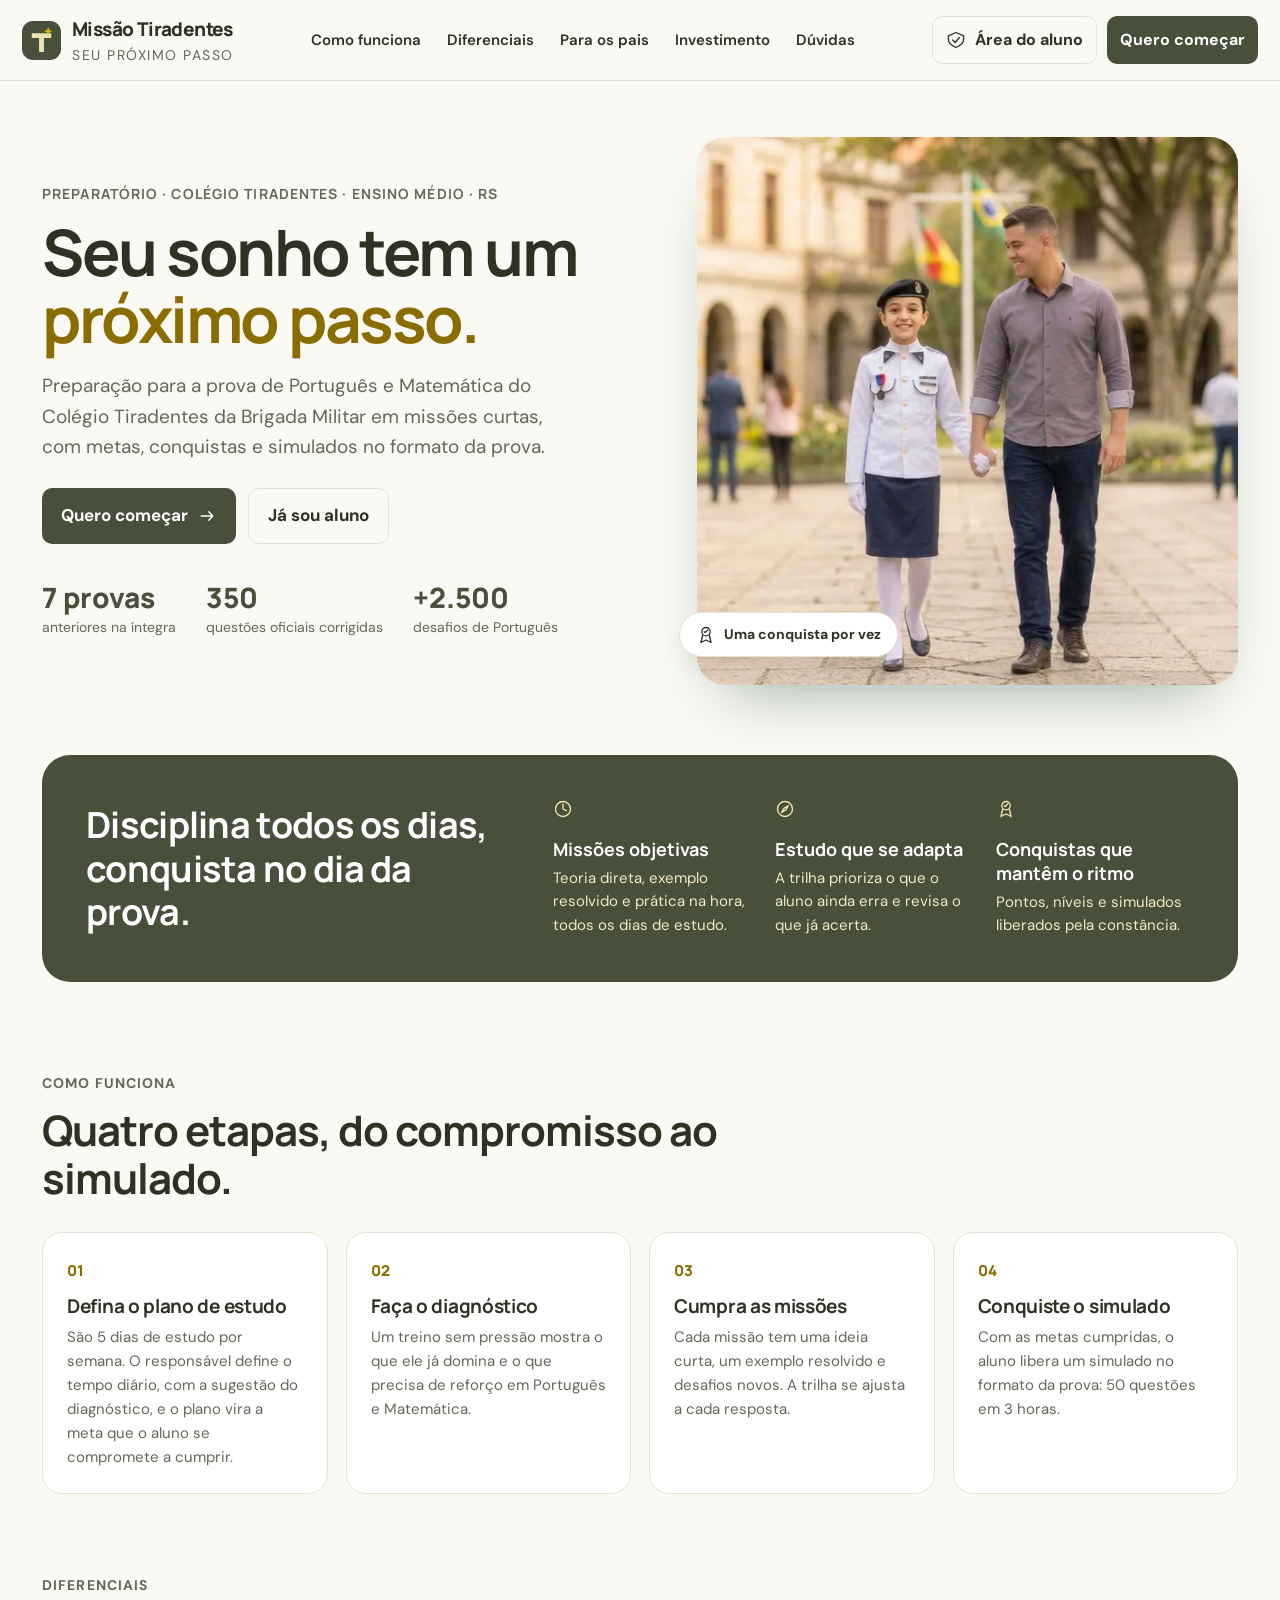
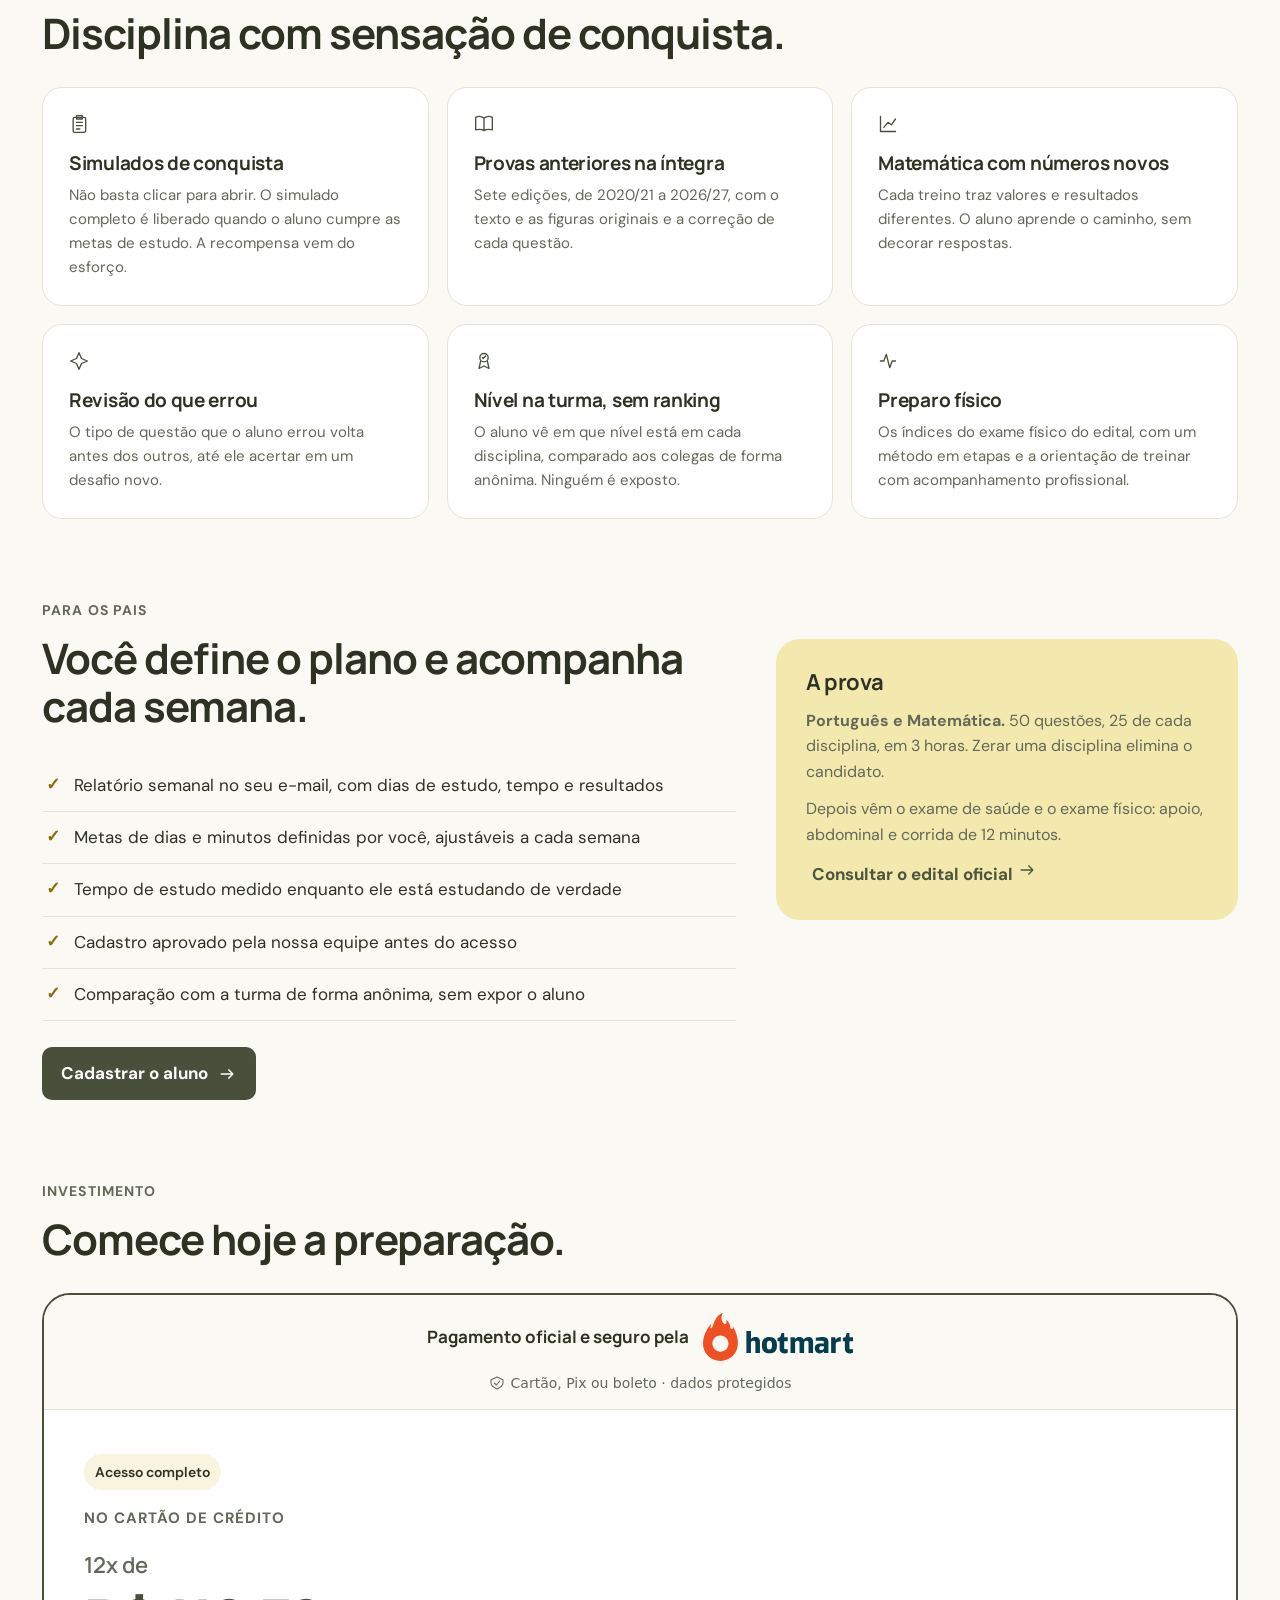
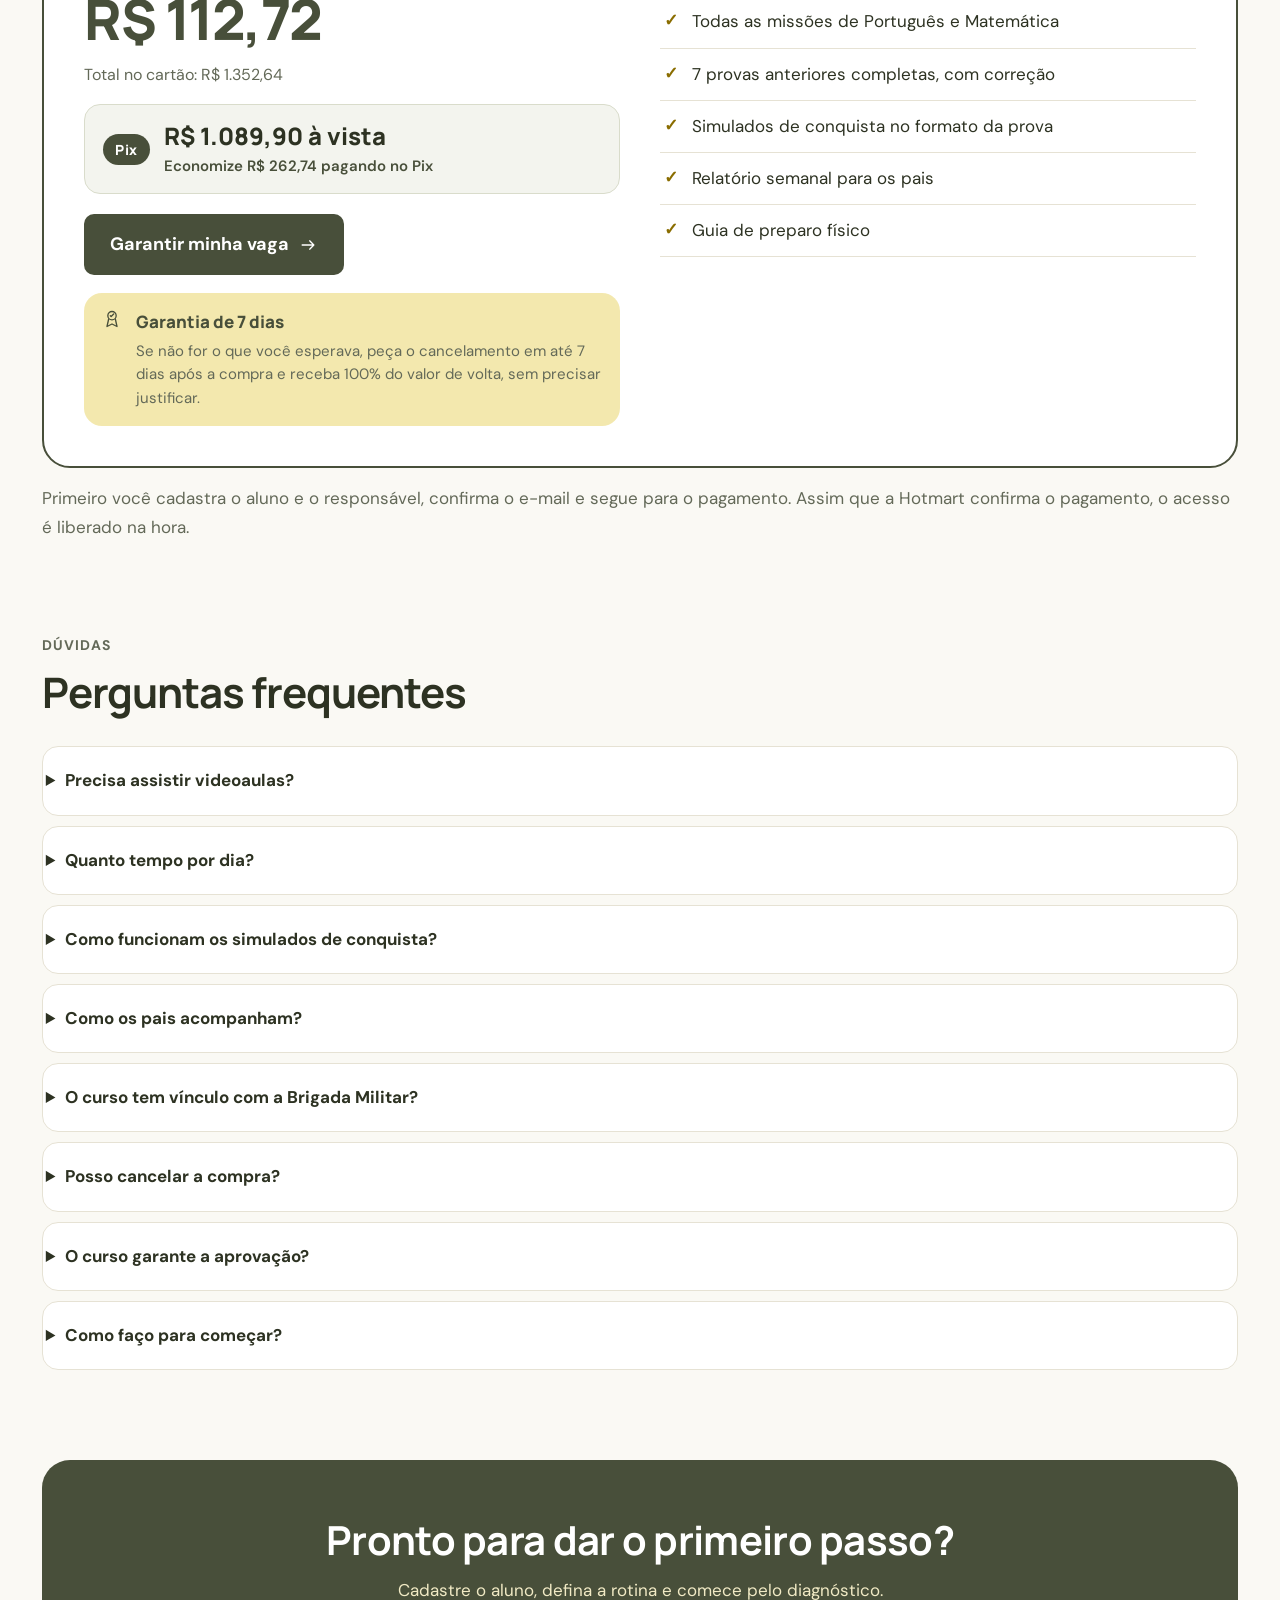
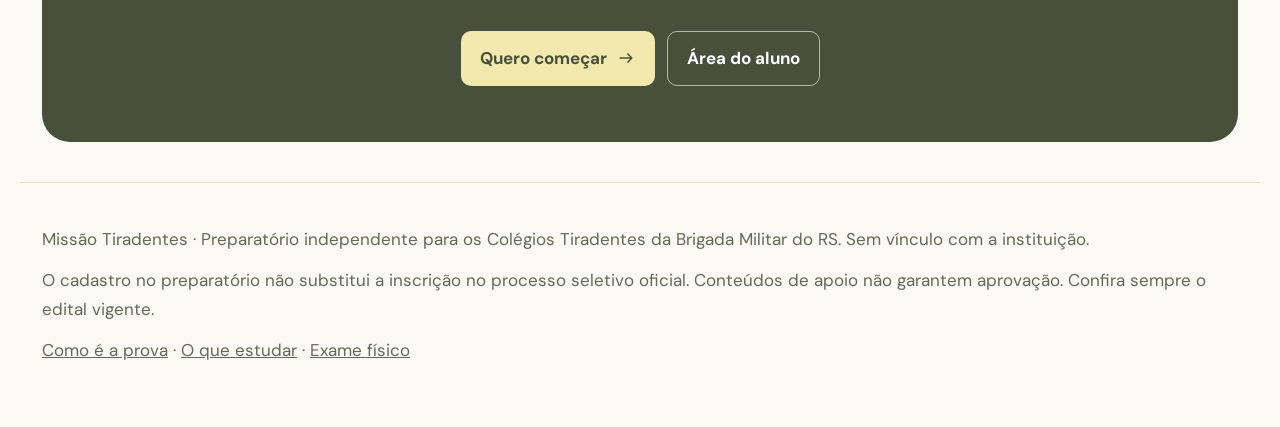
==== commit 29f17b02: "Painel de administração, SEO (página pré-renderizada, dados estruturados, sitemap, páginas de conteú" ====
--- a/index.html
+++ b/index.html
@@ -1 +1,15 @@
-<!doctype html><html lang="pt-BR"><head><meta charset="utf-8"><meta name="viewport" content="width=device-width,initial-scale=1"><meta name="theme-color" content="#484f3a"><meta name="description" content="Preparatório independente para ingresso no Colégio Tiradentes da Brigada Militar. Simulados, aulas curtas e estudo adaptado ao seu desempenho."><title>Missão Tiradentes — um passo de cada vez</title><link rel="icon" href="icon.svg" type="image/svg+xml"><link rel="stylesheet" href="style.css?v=20261109s"></head><body><a class="skip" href="#main">Pular para o conteúdo</a><div id="app"></div><div id="toast" role="status" aria-live="polite"></div><dialog id="modal"></dialog><script src="config.js?v=20261109s"></script><script src="app.js?v=20261109s" defer></script></body></html>
+<!doctype html><html lang="pt-BR"><head><meta charset="utf-8"><meta name="viewport" content="width=device-width,initial-scale=1">
+<script>try{if(sessionStorage.getItem('tiradentes-session'))document.documentElement.className='has-session'}catch(e){}</script>
+<title>Preparatório Colégio Tiradentes (Brigada Militar RS) | Missão Tiradentes</title>
+<meta name="description" content="Preparatório online para a prova do Colégio Tiradentes da Brigada Militar (RS): Português e Matemática em missões curtas, 7 provas anteriores corrigidas e simulados no formato da prova.">
+<link rel="canonical" href="https://missaotiradentes.com.br/">
+<meta name="robots" content="index,follow,max-image-preview:large">
+<meta name="theme-color" content="#484f3a">
+<meta property="og:type" content="website"><meta property="og:locale" content="pt_BR"><meta property="og:site_name" content="Missão Tiradentes">
+<meta property="og:url" content="https://missaotiradentes.com.br/"><meta property="og:title" content="Preparatório Colégio Tiradentes (Brigada Militar RS) | Missão Tiradentes"><meta property="og:description" content="Preparatório online para a prova do Colégio Tiradentes da Brigada Militar (RS): Português e Matemática em missões curtas, 7 provas anteriores corrigidas e simulados no formato da prova.">
+<meta property="og:image" content="https://missaotiradentes.com.br/capa.jpg"><meta property="og:image:width" content="1000"><meta property="og:image:height" content="1012"><meta property="og:image:alt" content="Aluna com o uniforme de gala do Colégio Tiradentes caminhando com o pai em frente ao colégio">
+<meta name="twitter:card" content="summary_large_image"><meta name="twitter:title" content="Preparatório Colégio Tiradentes (Brigada Militar RS) | Missão Tiradentes"><meta name="twitter:description" content="Preparatório online para a prova do Colégio Tiradentes da Brigada Militar (RS): Português e Matemática em missões curtas, 7 provas anteriores corrigidas e simulados no formato da prova."><meta name="twitter:image" content="https://missaotiradentes.com.br/capa.jpg">
+<link rel="icon" href="icon.svg" type="image/svg+xml"><link rel="preload" as="image" href="capa-600.webp" imagesrcset="capa-600.webp 600w, capa.webp 1000w" imagesizes="(max-width: 760px) 92vw, 46vw">
+<link rel="stylesheet" href="style.css?v=20261113b">
+<script type="application/ld+json">{"@context":"https://schema.org","@graph":[{"@type":"Organization","@id":"https://missaotiradentes.com.br/#org","name":"Missão Tiradentes","url":"https://missaotiradentes.com.br/","logo":"https://missaotiradentes.com.br/icon.svg","description":"Preparatório independente para o processo seletivo dos Colégios Tiradentes da Brigada Militar do Rio Grande do Sul."},{"@type":"WebSite","@id":"https://missaotiradentes.com.br/#site","url":"https://missaotiradentes.com.br/","name":"Missão Tiradentes","inLanguage":"pt-BR","publisher":{"@id":"https://missaotiradentes.com.br/#org"}},{"@type":"Course","@id":"https://missaotiradentes.com.br/#curso","name":"Preparatório para o Colégio Tiradentes da Brigada Militar (RS)","description":"Preparatório online para a prova do Colégio Tiradentes da Brigada Militar (RS): Português e Matemática em missões curtas, 7 provas anteriores corrigidas e simulados no formato da prova.","inLanguage":"pt-BR","provider":{"@id":"https://missaotiradentes.com.br/#org"},"educationalLevel":"Ingresso no Ensino Médio","teaches":["Língua Portuguesa","Matemática"],"image":"https://missaotiradentes.com.br/capa.jpg","offers":{"@type":"Offer","category":"Paid","price":"1089.90","priceCurrency":"BRL","url":"https://missaotiradentes.com.br/#lp-preco","availability":"https://schema.org/InStock"},"hasCourseInstance":{"@type":"CourseInstance","courseMode":"Online"}},{"@type":"FAQPage","mainEntity":[{"@type":"Question","name":"Precisa assistir videoaulas?","acceptedAnswer":{"@type":"Answer","text":"Não. O estudo acontece em missões curtas e práticas: explicação objetiva, exemplo resolvido e exercício na hora. O aluno aprende fazendo, no ritmo combinado com a família."}},{"@type":"Question","name":"Quanto tempo por dia?","acceptedAnswer":{"@type":"Answer","text":"O plano tem 5 dias de estudo por semana. O diagnóstico sugere 30, 40 ou 50 minutos por dia, conforme o resultado do aluno, e o responsável confirma ou ajusta. O plano pode mudar a cada semana."}},{"@type":"Question","name":"Como os pais acompanham?","acceptedAnswer":{"@type":"Answer","text":"Toda semana o responsável recebe por e-mail um relatório com as metas, os dias de prática, o tempo de estudo e os resultados das atividades."}},{"@type":"Question","name":"O curso tem vínculo com a Brigada Militar?","acceptedAnswer":{"@type":"Answer","text":"Não. A Missão Tiradentes é um preparatório independente. A inscrição no processo seletivo é feita pelos canais oficiais do Colégio Tiradentes."}},{"@type":"Question","name":"Posso cancelar a compra?","acceptedAnswer":{"@type":"Answer","text":"Sim. Você tem 7 dias de garantia: se não ficar satisfeito, peça o cancelamento pela Hotmart dentro desse prazo e receba 100% do valor de volta."}},{"@type":"Question","name":"O curso garante a aprovação?","acceptedAnswer":{"@type":"Answer","text":"Nenhum curso pode garantir aprovação. O que oferecemos é um método para estudar com regularidade e chegar à prova sabendo onde estão os pontos fortes e as dúvidas."}}]}]}</script>
+</head><body><a class="skip" href="#main">Pular para o conteúdo</a><div id="app"><!--lp--><div class="lp"><header class="lp-nav"><a href="#" class="brand" data-action="home"><img src="icon.svg" alt=""><span>Missão Tiradentes<small>Seu próximo passo</small></span></a><nav aria-label="Seções"><a href="#lp-metodo">Como funciona</a><a href="#lp-diferenciais">Diferenciais</a><a href="#lp-pais">Para os pais</a><a href="#lp-preco">Investimento</a><a href="#lp-duvidas">Dúvidas</a></nav><div class="lp-nav-btns"><button class="btn outline small" data-auth="login"><span class="ico"><svg viewBox="0 0 24 24" fill="none" stroke="currentColor" stroke-width="1.6" stroke-linecap="round" stroke-linejoin="round"><path d="M12 3 3 7v5c0 5 9 9 9 9s9-4 9-9V7zM8 12l3 3 5-6"/></svg></span> Área do aluno</button><button class="btn small" data-auth="signup">Quero começar</button></div></header><main id="main"><section class="lp-hero"><div class="lp-hero-text"><h1><span class="eyebrow lp-kicker">Preparatório · Colégio Tiradentes · Ensino Médio · RS</span>Seu sonho tem um <em>próximo passo.</em></h1><p>Preparação para a prova de Português e Matemática do Colégio Tiradentes da Brigada Militar em missões curtas, com metas, conquistas e simulados no formato da prova.</p><div class="lp-actions"><a class="btn" href="#lp-preco">Quero começar <span class="ico"><svg viewBox="0 0 24 24" fill="none" stroke="currentColor" stroke-width="1.6" stroke-linecap="round" stroke-linejoin="round"><path d="M5 12h14m-5-5 5 5-5 5"/></svg></span></a><button class="btn outline" data-auth="login">Já sou aluno</button></div><ul class="lp-proof"><li><strong>7 provas</strong><span>anteriores na íntegra</span></li><li><strong>350</strong><span>questões oficiais corrigidas</span></li><li><strong>+2.500</strong><span>desafios de Português</span></li></ul></div><figure class="lp-photo"><picture><source type="image/webp" srcset="capa-600.webp 600w, capa.webp 1000w" sizes="(max-width: 760px) 92vw, 46vw"><img src="capa.jpg" width="1000" height="1012" alt="Aluna com o uniforme de gala do Colégio Tiradentes caminhando de mãos dadas com o pai em frente ao colégio" fetchpriority="high"></picture><figcaption><span class="ico"><svg viewBox="0 0 24 24" fill="none" stroke="currentColor" stroke-width="1.6" stroke-linecap="round" stroke-linejoin="round"><circle cx="12" cy="8" r="5"/><path d="m8 12-2 9 6-3 6 3-2-9M10 8l1 1 3-3"/></svg></span> Uma conquista por vez</figcaption></figure></section><section class="lp-band"><div><h2>Disciplina todos os dias, conquista no dia da prova.</h2></div><div class="lp-band-grid"><div><span class="ico"><svg viewBox="0 0 24 24" fill="none" stroke="currentColor" stroke-width="1.6" stroke-linecap="round" stroke-linejoin="round"><circle cx="12" cy="12" r="9"/><path d="M12 6v6l4 2"/></svg></span><strong>Missões objetivas</strong><p>Teoria direta, exemplo resolvido e prática na hora, todos os dias de estudo.</p></div><div><span class="ico"><svg viewBox="0 0 24 24" fill="none" stroke="currentColor" stroke-width="1.6" stroke-linecap="round" stroke-linejoin="round"><circle cx="12" cy="12" r="9"/><path d="m16 8-3 5-5 3 3-5z"/></svg></span><strong>Estudo que se adapta</strong><p>A trilha prioriza o que o aluno ainda erra e revisa o que já acerta.</p></div><div><span class="ico"><svg viewBox="0 0 24 24" fill="none" stroke="currentColor" stroke-width="1.6" stroke-linecap="round" stroke-linejoin="round"><circle cx="12" cy="8" r="5"/><path d="m8 12-2 9 6-3 6 3-2-9M10 8l1 1 3-3"/></svg></span><strong>Conquistas que mantêm o ritmo</strong><p>Pontos, níveis e simulados liberados pela constância.</p></div></div></section><section id="lp-metodo" class="lp-section"><div class="eyebrow">Como funciona</div><h2>Quatro etapas, do compromisso ao simulado.</h2><ol class="lp-steps"><li><span>01</span><h3>Defina o plano de estudo</h3><p>São 5 dias de estudo por semana. O responsável define o tempo diário, com a sugestão do diagnóstico, e o plano vira a meta que o aluno se compromete a cumprir.</p></li><li><span>02</span><h3>Faça o diagnóstico</h3><p>Um treino sem pressão mostra o que ele já domina e o que precisa de reforço em Português e Matemática.</p></li><li><span>03</span><h3>Cumpra as missões</h3><p>Cada missão tem uma ideia curta, um exemplo resolvido e desafios novos. A trilha se ajusta a cada resposta.</p></li><li><span>04</span><h3>Conquiste o simulado</h3><p>Com as metas cumpridas, o aluno libera um simulado no formato da prova: 50 questões em 3 horas.</p></li></ol></section><section id="lp-diferenciais" class="lp-section"><div class="eyebrow">Diferenciais</div><h2>Disciplina com sensação de conquista.</h2><div class="lp-grid"><article class="lp-card"><span class="ico"><svg viewBox="0 0 24 24" fill="none" stroke="currentColor" stroke-width="1.6" stroke-linecap="round" stroke-linejoin="round"><rect x="5" y="4" width="15" height="18" rx="2"/><path d="M9 2h7v4H9zM9 10h7M9 14h7M9 18h4"/></svg></span><h3>Simulados de conquista</h3><p>Não basta clicar para abrir. O simulado completo é liberado quando o aluno cumpre as metas de estudo. A recompensa vem do esforço.</p></article><article class="lp-card"><span class="ico"><svg viewBox="0 0 24 24" fill="none" stroke="currentColor" stroke-width="1.6" stroke-linecap="round" stroke-linejoin="round"><path d="M12 5C8 2 4 3 2 4v15c4-1 7-1 10 1 3-2 6-2 10-1V4c-2-1-6-2-10 1zM12 5v15"/></svg></span><h3>Provas anteriores na íntegra</h3><p>Sete edições, de 2020/21 a 2026/27, com o texto e as figuras originais e a correção de cada questão.</p></article><article class="lp-card"><span class="ico"><svg viewBox="0 0 24 24" fill="none" stroke="currentColor" stroke-width="1.6" stroke-linecap="round" stroke-linejoin="round"><path d="M3 3v18h18M7 16l5-6 4 3 5-7"/></svg></span><h3>Matemática com números novos</h3><p>Cada treino traz valores e resultados diferentes. O aluno aprende o caminho, sem decorar respostas.</p></article><article class="lp-card"><span class="ico"><svg viewBox="0 0 24 24" fill="none" stroke="currentColor" stroke-width="1.6" stroke-linecap="round" stroke-linejoin="round"><path d="m12 2 3 7 7 3-7 3-3 7-3-7-7-3 7-3z"/></svg></span><h3>Revisão do que errou</h3><p>O tipo de questão que o aluno errou volta antes dos outros, até ele acertar em um desafio novo.</p></article><article class="lp-card"><span class="ico"><svg viewBox="0 0 24 24" fill="none" stroke="currentColor" stroke-width="1.6" stroke-linecap="round" stroke-linejoin="round"><circle cx="12" cy="8" r="5"/><path d="m8 12-2 9 6-3 6 3-2-9M10 8l1 1 3-3"/></svg></span><h3>Nível na turma, sem ranking</h3><p>O aluno vê em que nível está em cada disciplina, comparado aos colegas de forma anônima. Ninguém é exposto.</p></article><article class="lp-card"><span class="ico"><svg viewBox="0 0 24 24" fill="none" stroke="currentColor" stroke-width="1.6" stroke-linecap="round" stroke-linejoin="round"><path d="M3 12h4l3-8 4 16 3-8h4"/></svg></span><h3>Preparo físico</h3><p>Os índices do exame físico do edital, com um método em etapas e a orientação de treinar com acompanhamento profissional.</p></article></div></section><section id="lp-pais" class="lp-section lp-parents"><div><div class="eyebrow">Para os pais</div><h2>Você define o plano e acompanha cada semana.</h2><ul class="lp-list"><li>Relatório semanal no seu e-mail, com dias de estudo, tempo e resultados</li><li>Metas de dias e minutos definidas por você, ajustáveis a cada semana</li><li>Tempo de estudo medido enquanto ele está estudando de verdade</li><li>Cadastro aprovado pela nossa equipe antes do acesso</li><li>Comparação com a turma de forma anônima, sem expor o aluno</li></ul><button class="btn" data-auth="signup">Cadastrar o aluno <span class="ico"><svg viewBox="0 0 24 24" fill="none" stroke="currentColor" stroke-width="1.6" stroke-linecap="round" stroke-linejoin="round"><path d="M5 12h14m-5-5 5 5-5 5"/></svg></span></button></div><aside class="lp-exam"><h3>A prova</h3><p><strong>Português e Matemática.</strong> 50 questões, 25 de cada disciplina, em 3 horas. Zerar uma disciplina elimina o candidato.</p><p>Depois vêm o exame de saúde e o exame físico: apoio, abdominal e corrida de 12 minutos.</p><button class="link" data-action="public-guide">Consultar o edital oficial <span class="ico"><svg viewBox="0 0 24 24" fill="none" stroke="currentColor" stroke-width="1.6" stroke-linecap="round" stroke-linejoin="round"><path d="M5 12h14m-5-5 5 5-5 5"/></svg></span></button></aside></section><section id="lp-preco" class="lp-section lp-offer"><div class="eyebrow">Investimento</div><h2>Comece hoje a preparação.</h2><div class="lp-offer-card"><div class="lp-hotmart"><span>Pagamento oficial e seguro pela</span><img src="hotmart-logo.svg" width="148" height="48" alt="Hotmart"><small><span class="ico"><svg viewBox="0 0 24 24" fill="none" stroke="currentColor" stroke-width="1.6" stroke-linecap="round" stroke-linejoin="round"><path d="M12 3 3 7v5c0 5 9 9 9 9s9-4 9-9V7zM8 12l3 3 5-6"/></svg></span>Cartão, Pix ou boleto · dados protegidos</small></div><div><span class="pill">Acesso completo</span><p class="lp-offer-kicker">no cartão de crédito</p><p class="lp-offer-installments">12x de <strong>R$ 112,72</strong></p><p class="lp-offer-total">Total no cartão: R$ 1.352,64</p><div class="lp-offer-pix"><span class="lp-pix-tag">Pix</span><div><strong>R$ 1.089,90 à vista</strong><span>Economize R$ 262,74 pagando no Pix</span></div></div><button class="btn lp-offer-btn" data-auth="signup">Garantir minha vaga <span class="ico"><svg viewBox="0 0 24 24" fill="none" stroke="currentColor" stroke-width="1.6" stroke-linecap="round" stroke-linejoin="round"><path d="M5 12h14m-5-5 5 5-5 5"/></svg></span></button><div class="lp-guarantee"><span class="ico"><svg viewBox="0 0 24 24" fill="none" stroke="currentColor" stroke-width="1.6" stroke-linecap="round" stroke-linejoin="round"><circle cx="12" cy="8" r="5"/><path d="m8 12-2 9 6-3 6 3-2-9M10 8l1 1 3-3"/></svg></span><div><strong>Garantia de 7 dias</strong><p>Se não for o que você esperava, peça o cancelamento em até 7 dias após a compra e receba 100% do valor de volta, sem precisar justificar.</p></div></div></div><ul class="lp-list"><li>Todas as missões de Português e Matemática</li><li>7 provas anteriores completas, com correção</li><li>Simulados de conquista no formato da prova</li><li>Relatório semanal para os pais</li><li>Guia de preparo físico</li></ul></div><p class="muted">Primeiro você cadastra o aluno e o responsável, confirma o e-mail e segue para o pagamento. Assim que a Hotmart confirma o pagamento, o acesso é liberado na hora.</p></section><section id="lp-duvidas" class="lp-section"><div class="eyebrow">Dúvidas</div><h2>Perguntas frequentes</h2><div class="lp-faq"><details><summary>Precisa assistir videoaulas?</summary><p>Não. O estudo acontece em missões curtas e práticas: explicação objetiva, exemplo resolvido e exercício na hora. O aluno aprende fazendo, no ritmo combinado com a família.</p></details><details><summary>Quanto tempo por dia?</summary><p>O plano tem 5 dias de estudo por semana. O diagnóstico sugere 30, 40 ou 50 minutos por dia, conforme o resultado do aluno, e o responsável confirma ou ajusta. O plano pode mudar a cada semana.</p></details><details><summary>Como funcionam os simulados de conquista?</summary><p>O primeiro é liberado depois do diagnóstico, de cinco aulas praticadas e dos dias de estudo do compromisso. Os seguintes pedem nova constância e uma semana de intervalo. Cada simulado tem 25 questões de Português e 25 de Matemática, inéditas para o aluno, em até 3 horas.</p></details><details><summary>Como os pais acompanham?</summary><p>Toda semana o responsável recebe por e-mail um relatório com as metas, os dias de prática, o tempo de estudo e os resultados das atividades.</p></details><details><summary>O curso tem vínculo com a Brigada Militar?</summary><p>Não. A Missão Tiradentes é um preparatório independente. A inscrição no processo seletivo é feita pelos canais oficiais do Colégio Tiradentes.</p></details><details><summary>Posso cancelar a compra?</summary><p>Sim. Você tem 7 dias de garantia: se não ficar satisfeito, peça o cancelamento pela Hotmart dentro desse prazo e receba 100% do valor de volta.</p></details><details><summary>O curso garante a aprovação?</summary><p>Nenhum curso pode garantir aprovação. O que oferecemos é um método para estudar com regularidade e chegar à prova sabendo onde estão os pontos fortes e as dúvidas.</p></details><details><summary>Como faço para começar?</summary><p>Clique em "Quero começar" e preencha os dados do aluno e do responsável. Depois de confirmar o e-mail do responsável, você segue para o pagamento na Hotmart. Com o pagamento confirmado, o acesso é liberado na hora.</p></details></div></section><section class="lp-final"><h2>Pronto para dar o primeiro passo?</h2><p>Cadastre o aluno, defina a rotina e comece pelo diagnóstico.</p><div class="lp-actions"><a class="btn light" href="#lp-preco">Quero começar <span class="ico"><svg viewBox="0 0 24 24" fill="none" stroke="currentColor" stroke-width="1.6" stroke-linecap="round" stroke-linejoin="round"><path d="M5 12h14m-5-5 5 5-5 5"/></svg></span></a><button class="btn outline light-outline" data-auth="login">Área do aluno</button></div></section></main><footer class="lp-footer"><p>Missão Tiradentes · Preparatório independente para os Colégios Tiradentes da Brigada Militar do RS. Sem vínculo com a instituição.</p><p>O cadastro no preparatório não substitui a inscrição no processo seletivo oficial. Conteúdos de apoio não garantem aprovação. Confira sempre o edital vigente.</p><p class="lp-links"><a href="prova-colegio-tiradentes.html">Como é a prova</a> · <a href="conteudo-prova-colegio-tiradentes.html">O que estudar</a> · <a href="exame-fisico-colegio-tiradentes.html">Exame físico</a></p></footer></div><!--/lp--></div><div id="toast" role="status" aria-live="polite"></div><dialog id="modal"></dialog><script src="config.js?v=20261113b"></script><script src="analytics.js?v=20261113b" defer></script><script src="app.js?v=20261113b" defer></script></body></html>
--- a/style.css
+++ b/style.css
@@ -114,3 +114,110 @@
 .enroll label small{font-weight:500;color:var(--muted)}
 .enroll .actions{display:flex;gap:12px;flex-wrap:wrap;margin-top:6px}.enroll .actions .btn{flex:1;justify-content:center;min-width:140px}
 .enroll .check{margin:4px 0 14px}
+@media(min-width:761px){.sidebar{overflow-y:auto;overscroll-behavior:contain}.nav .mobile-more{display:none}}
+@media(min-width:761px) and (max-height:860px){.side-note{display:none}}
+.pin-help{font-size:15px;color:var(--muted);margin:-4px 0 12px}
+/* Painel de administração */
+.adm-tabs{display:flex;gap:6px;flex-wrap:wrap;align-items:center;border-bottom:1px solid var(--line);margin-bottom:22px}
+.adm-tabs button{padding:11px 14px;border-bottom:3px solid transparent;font-weight:600;color:var(--muted);background:none}
+.adm-tabs button.active{color:var(--ink);border-bottom-color:var(--green)}
+.adm-tabs .adm-refresh{margin-left:auto;font-size:13px}
+.adm-kpis{display:grid;grid-template-columns:repeat(auto-fill,minmax(190px,1fr));gap:12px;margin-bottom:20px}
+.adm-kpi{background:white;border:1px solid var(--line);border-radius:13px;padding:15px 17px;display:flex;flex-direction:column;gap:4px}
+.adm-kpi span{font-size:12px;color:var(--muted);font-weight:600}
+.adm-kpi strong{font-size:22px;line-height:1.2}
+.adm-kpi small{font-size:12px;color:var(--muted)}
+.adm-kpi.warn{border-color:#e8d4bc;background:#fdf8f1}
+.adm-kpi.bad strong,.adm-bad-text{color:#a13d32}
+.adm-kpi.good strong{color:var(--green)}
+.adm-warn-text{color:#9a5b12}
+.adm-alerts{display:grid;grid-template-columns:repeat(auto-fill,minmax(260px,1fr));gap:10px;margin-bottom:20px}
+.adm-alert{text-align:left;background:#f6ecdf;border:1px solid #e8d4bc;border-radius:12px;padding:13px 15px;display:flex;flex-direction:column;gap:4px;cursor:pointer}
+.adm-alert:hover{border-color:#c9a77f}
+.adm-alert span{font-size:12px;color:var(--muted);line-height:1.5}
+.adm-ok{padding:12px 16px;border-radius:11px;background:#eef1e6;color:var(--green);font-weight:600;margin-bottom:20px}
+.adm-grid2{display:grid;grid-template-columns:1fr 1fr;gap:16px}
+.adm-funnel>div{display:grid;grid-template-columns:150px 1fr 44px;gap:4px 10px;align-items:center;margin:9px 0;font-size:13px}
+.adm-funnel small{grid-column:2/4;color:var(--muted);font-size:11px;margin-top:-3px}
+.adm-funnel b{text-align:right}
+.adm-bar{height:10px;background:#f1efe6;border-radius:6px;overflow:hidden}
+.adm-bar i{display:block;height:100%;background:var(--green);border-radius:6px}
+.adm-bar.small{height:7px;margin:5px 0 3px;max-width:160px}
+.adm-bar.low i{background:#c0783a}
+.adm-chart{width:100%;height:150px;display:block}
+.adm-chart line{stroke:var(--line);stroke-width:1;vector-effect:non-scaling-stroke}
+.adm-chart .s1,.adm-legend .s1{fill:var(--green);background:var(--green)}
+.adm-chart .s2,.adm-legend .s2{fill:#d9cf98;background:#d9cf98}
+.adm-chart .s3,.adm-legend .s3{fill:#c0783a;background:#c0783a}
+.adm-axis{display:grid;margin-top:-14px;font-size:10px;color:var(--muted);text-align:center;white-space:nowrap}
+.adm-axis span{overflow:visible}
+.adm-legend{display:flex;gap:14px;font-size:12px;color:var(--muted);margin:2px 0 8px}
+.adm-legend i{display:inline-block;width:10px;height:10px;border-radius:2px;margin-right:5px;vertical-align:-1px}
+.adm-toolbar{display:flex;gap:10px;align-items:center;flex-wrap:wrap;margin-bottom:12px}
+.adm-toolbar input[type=search]{flex:1;min-width:240px;padding:11px 13px;border:1px solid var(--line);border-radius:9px;background:white}
+.adm-toolbar select{padding:9px 11px;border:1px solid var(--line);border-radius:9px;background:white;margin-left:6px}
+.adm-chips{display:flex;gap:7px;flex-wrap:wrap;margin-bottom:16px}
+.adm-chips button{padding:7px 12px;border:1px solid var(--line);border-radius:30px;background:white;font-size:13px}
+.adm-chips button.active{background:var(--green);border-color:var(--green);color:white}
+.adm-chips small{opacity:.7;margin-left:3px}
+.adm-table-wrap{overflow-x:auto;background:white;border:1px solid var(--line);border-radius:13px}
+.panel .adm-table-wrap{border:0;margin-top:10px}
+.adm-table{width:100%;border-collapse:collapse;font-size:13px}
+.adm-table th{text-align:left;font-size:11px;text-transform:uppercase;letter-spacing:.04em;color:var(--muted);padding:11px 12px;border-bottom:1px solid var(--line);white-space:nowrap}
+.adm-table td{padding:12px;border-bottom:1px solid var(--line);vertical-align:top}
+.adm-table tr:last-child td{border-bottom:0}
+.adm-table small{display:block;color:var(--muted);font-size:12px;margin-top:2px}
+.adm-table.compact td{padding:9px 12px}
+.adm-badge{display:inline-block;padding:3px 9px;border-radius:20px;font-size:12px;font-weight:600;background:#f1efe6;white-space:nowrap}
+.adm-badge.good{background:#e6ecd8;color:#3c4a22}
+.adm-badge.warn{background:#f6ecdf;color:#8a5414}
+.adm-badge.bad{background:#f5e1de;color:#8f3329}
+.adm-wa{display:inline-block;margin-top:4px;font-size:12px;font-weight:600;color:#1f7a3f}
+.adm-foot{font-size:12px;margin-top:10px}
+.adm-detail h3{font-size:14px;margin:20px 0 8px;padding-top:14px;border-top:1px solid var(--line)}
+.adm-detail p{line-height:1.7;font-size:14px}
+.adm-actions{display:flex;gap:8px;flex-wrap:wrap}
+.adm-actions .btn{margin-top:0}
+.adm-topics>div{display:grid;grid-template-columns:1fr 120px 44px;gap:10px;align-items:center;font-size:13px}
+.adm-topics small{text-align:right;color:var(--muted)}
+.adm-list{list-style:none;padding:0;margin:0}
+.adm-list li{display:flex;gap:10px;align-items:baseline;padding:8px 0;border-bottom:1px solid #f0ede3;font-size:13px;flex-wrap:wrap}
+.adm-list li span{color:var(--muted);font-size:12px;min-width:92px}
+.adm-list li em{margin-left:auto;font-style:normal;font-weight:600}
+.adm-x{border:0;background:none;font-size:18px;line-height:1;color:var(--muted);padding:0 4px}
+.adm-note textarea,.adm-entry input,.adm-entry select{width:100%;padding:11px;border:1px solid var(--line);border-radius:9px;background:white;font:inherit}
+.adm-entry label,.adm-note{display:flex;flex-direction:column;gap:5px;font-size:13px;font-weight:600}
+.adm-row2{display:grid;grid-template-columns:1fr 1fr;gap:10px}
+.adm-check{list-style:none;padding:0;margin:0}
+.adm-check li{padding:10px 0;border-bottom:1px solid #f0ede3;display:flex;flex-direction:column;gap:3px}
+.adm-check li span{font-size:13px;color:var(--muted)}
+.adm-check li.done b{color:var(--green)}
+.adm-links{display:flex;gap:8px;flex-wrap:wrap}
+.adm-links .btn{margin-top:0}
+.adm-code{display:block;padding:10px;background:#f6f4ec;border-radius:8px;font-size:12px;word-break:break-all}
+@media(max-width:1000px){.adm-grid2{grid-template-columns:1fr}}
+@media(max-width:760px){
+.adm-tabs{flex-wrap:nowrap;overflow-x:auto}
+.adm-tabs button{white-space:nowrap;font-size:14px}
+.adm-kpis{grid-template-columns:1fr 1fr;gap:8px}
+.adm-kpi strong{font-size:18px}
+.adm-funnel>div{grid-template-columns:110px 1fr 36px}
+.adm-table thead{display:none}
+.adm-table,.adm-table tbody,.adm-table tr,.adm-table td{display:block;width:100%}
+.adm-table tr{border-bottom:1px solid var(--line);padding:8px 0}
+.adm-table td{border:0;padding:5px 14px;display:grid;grid-template-columns:96px 1fr;gap:8px}
+.adm-table td::before{content:attr(data-l);font-size:11px;color:var(--muted);font-weight:600;text-transform:uppercase}
+.adm-table td:not([data-l]){display:block}
+.adm-row2{grid-template-columns:1fr}
+.adm-toolbar input[type=search]{min-width:0;width:100%}
+}
+.consent{position:fixed;left:16px;right:16px;bottom:16px;z-index:50;max-width:760px;margin:0 auto;background:white;border:1px solid var(--line);border-radius:14px;box-shadow:0 10px 30px rgba(45,50,34,.18);padding:14px 16px;display:flex;gap:14px;align-items:center;font-size:13px;line-height:1.5}
+.consent p{margin:0}
+.consent a{color:var(--green);font-weight:600}
+.consent div{display:flex;gap:8px;flex-shrink:0}
+.consent .btn{margin-top:0;width:auto}
+@media(max-width:640px){.consent{flex-direction:column;align-items:stretch}.consent div .btn{flex:1}}
+.has-session #app>.lp{visibility:hidden}
+
+.lp-hero h1 .lp-kicker{display:block;margin:-14px 0 14px;line-height:1.4}
+.lp-links a{color:inherit;text-decoration:underline}
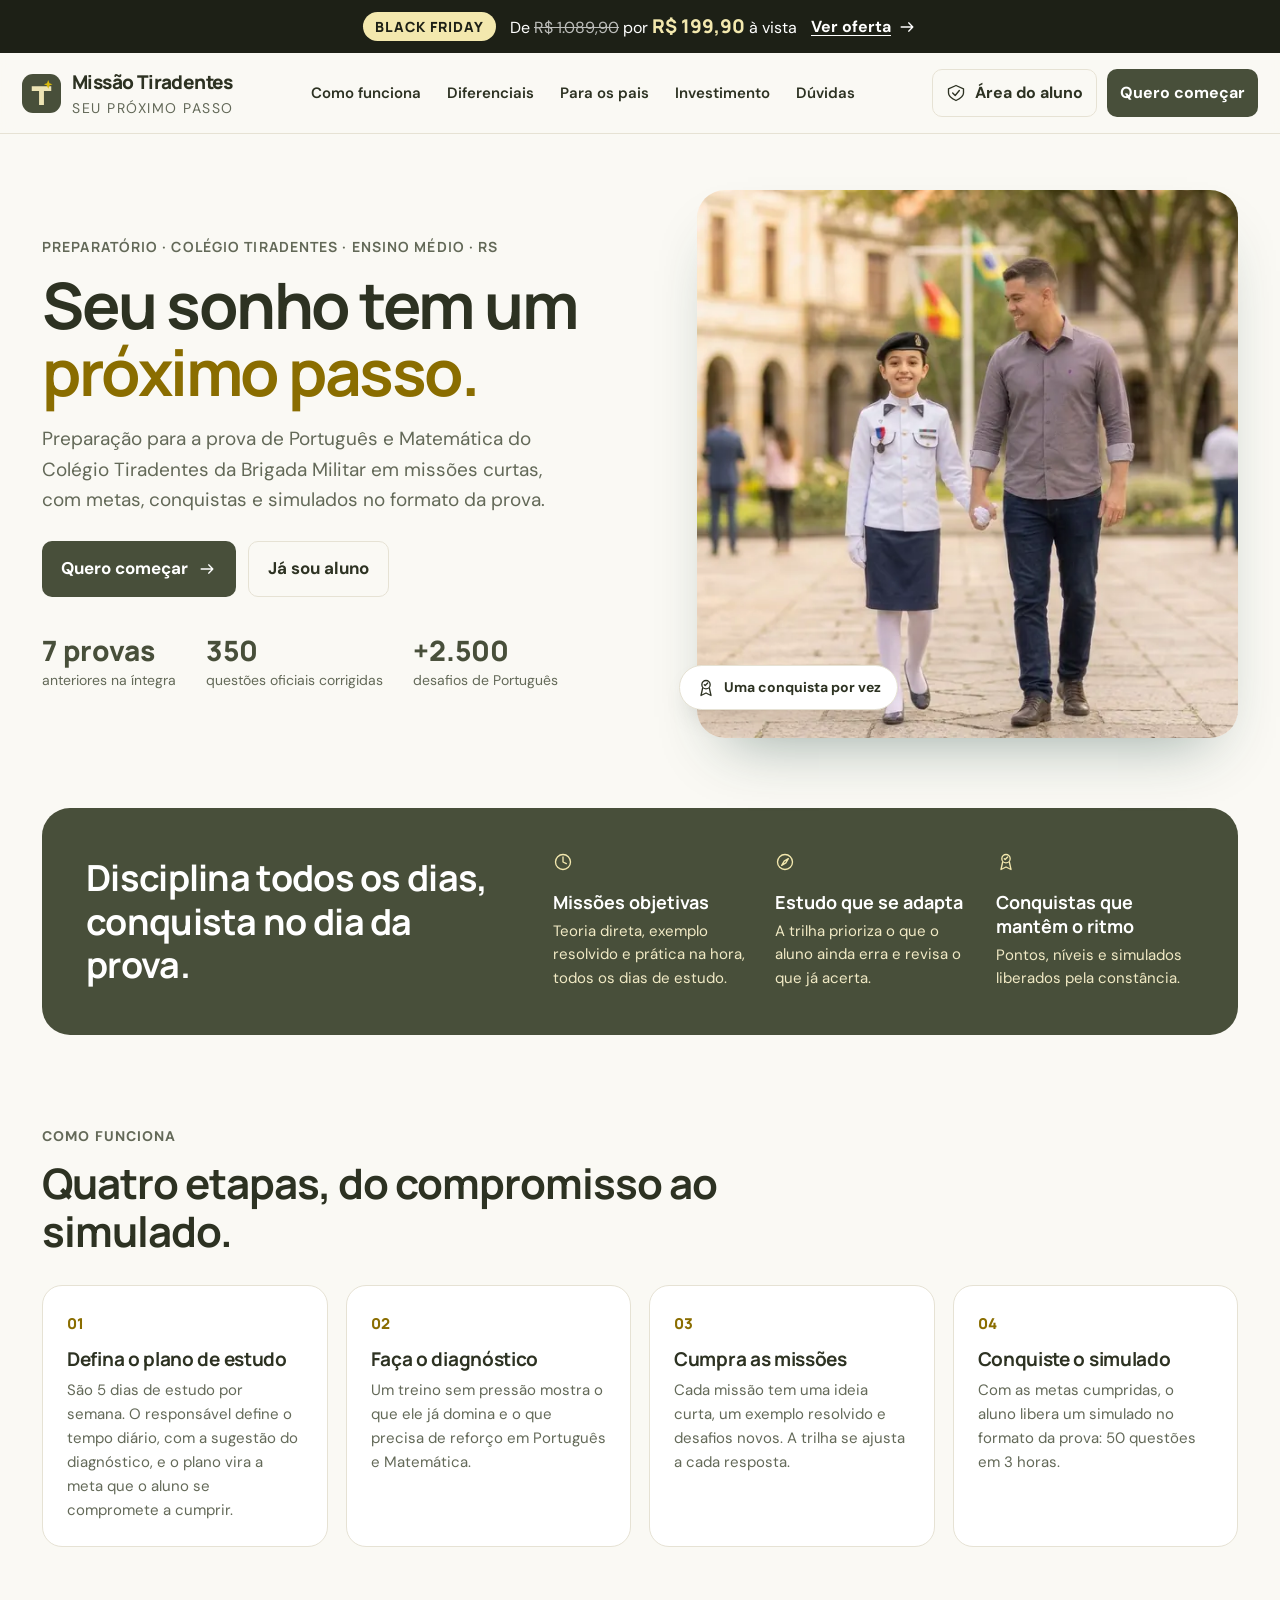
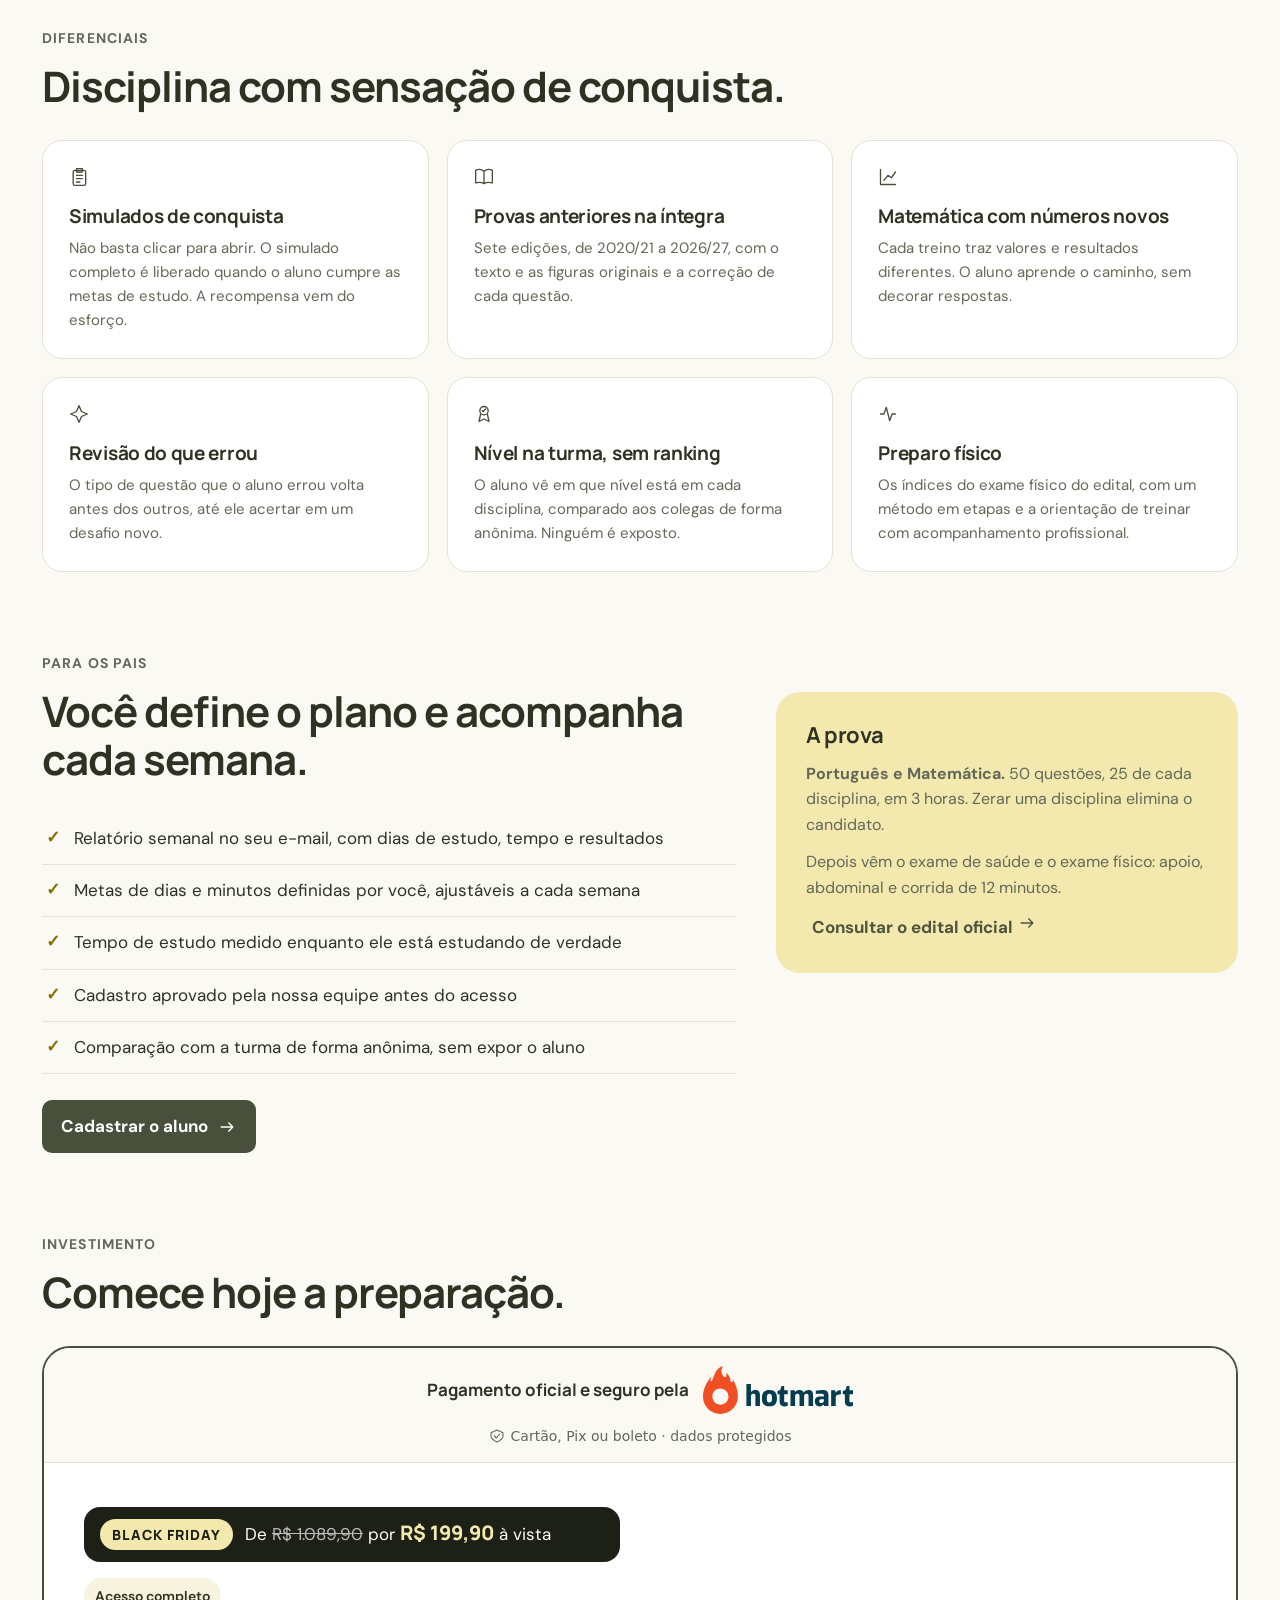
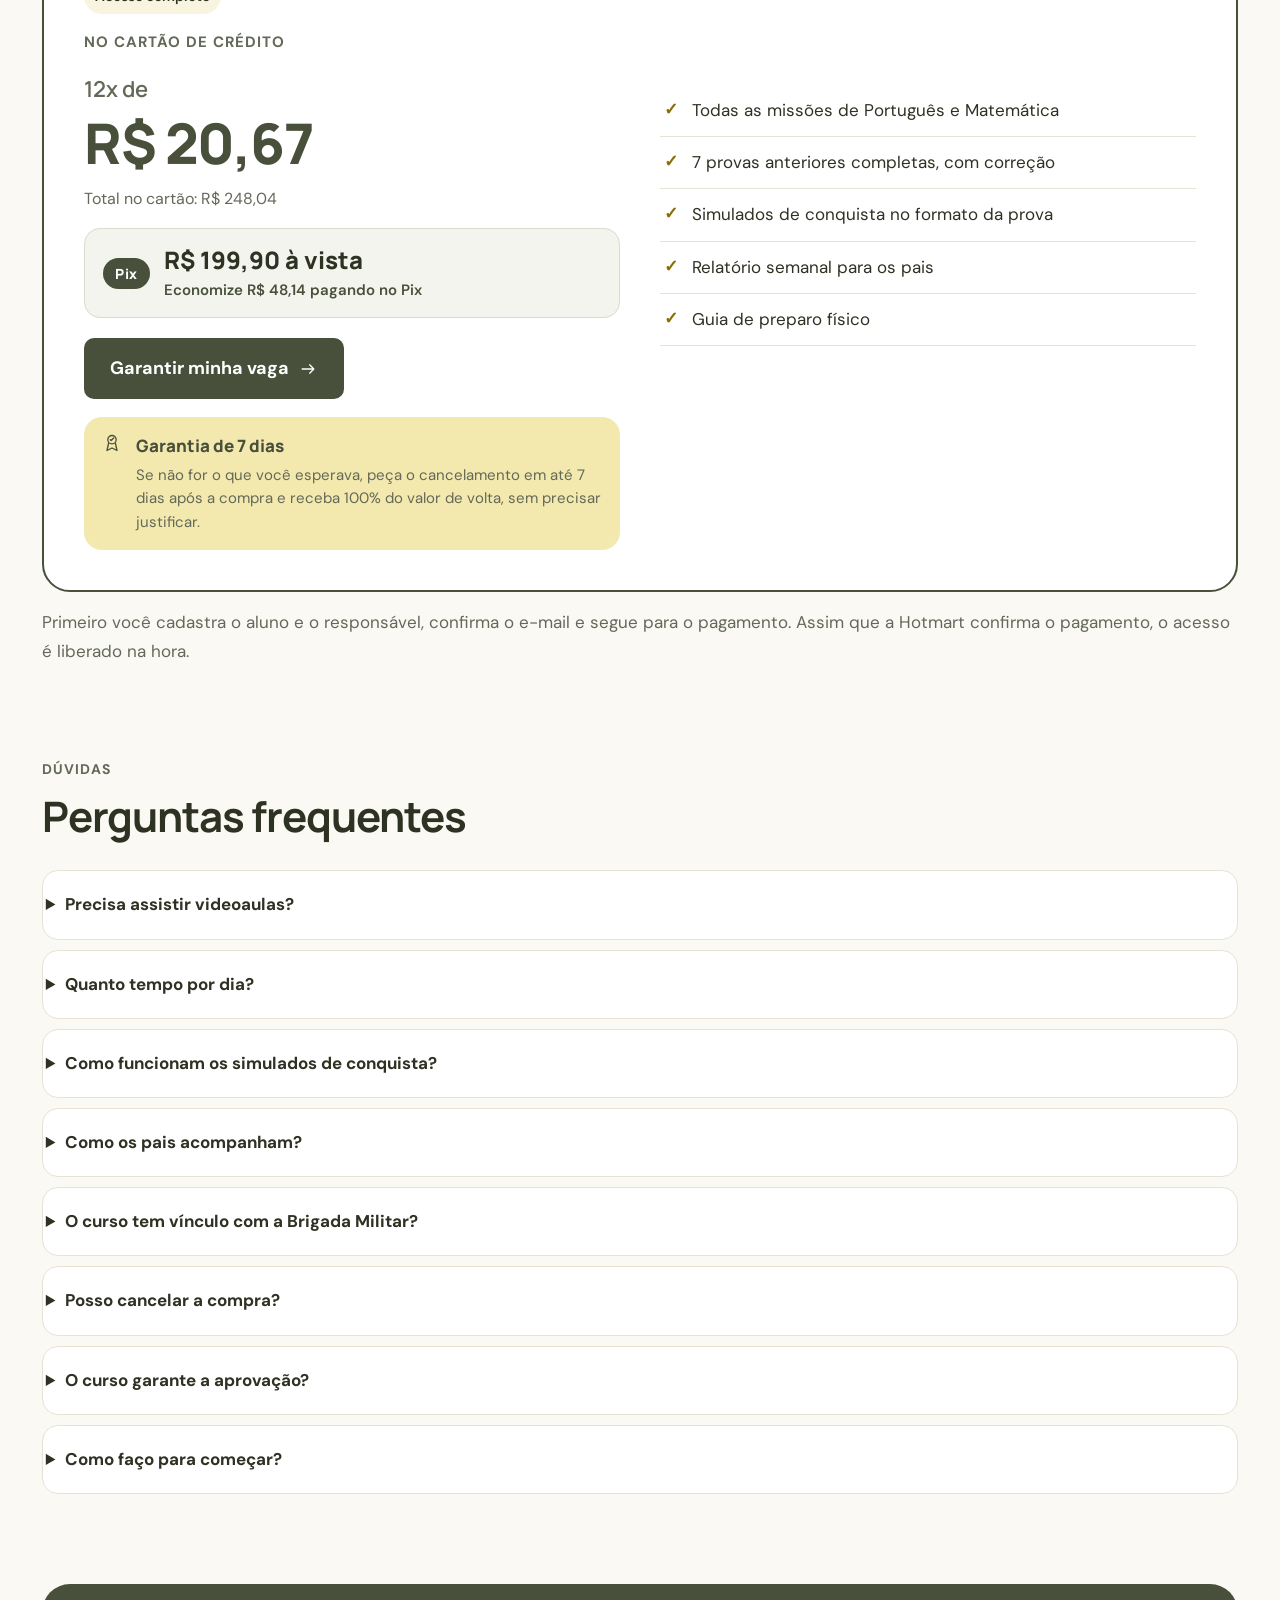
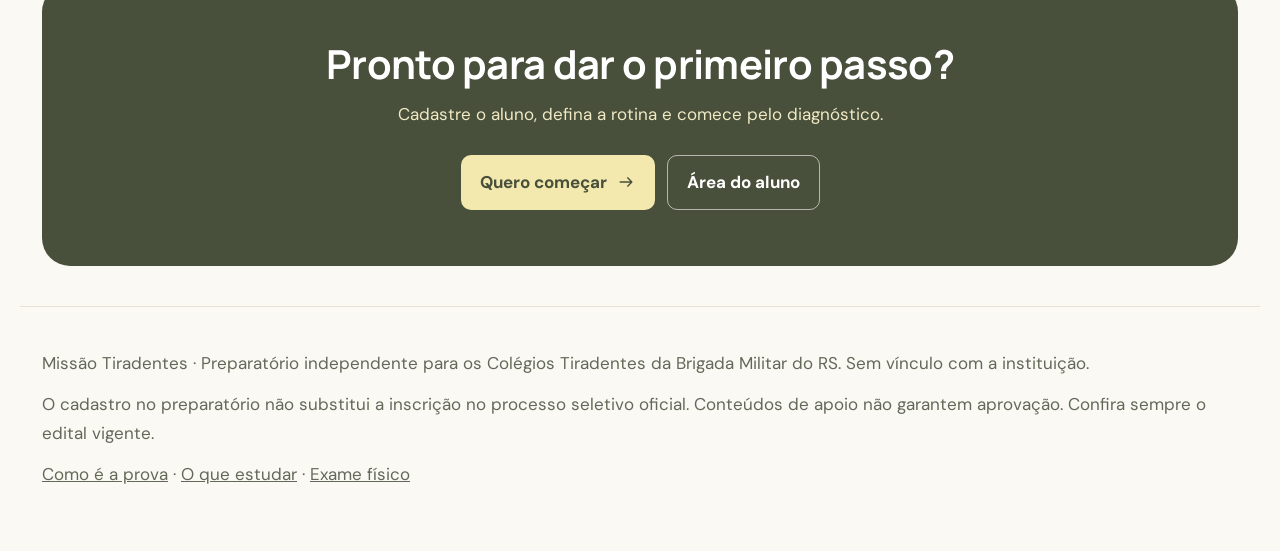
==== commit 7f312a09: "Black Friday: de R$ 1.089,90 por R$ 199,90 (12x R$ 20,67), faixa no topo e selo na oferta Co-Authore" ====
--- a/index.html
+++ b/index.html
@@ -10,6 +10,6 @@
 <meta property="og:image" content="https://missaotiradentes.com.br/capa.jpg"><meta property="og:image:width" content="1000"><meta property="og:image:height" content="1012"><meta property="og:image:alt" content="Aluna com o uniforme de gala do Colégio Tiradentes caminhando com o pai em frente ao colégio">
 <meta name="twitter:card" content="summary_large_image"><meta name="twitter:title" content="Preparatório Colégio Tiradentes (Brigada Militar RS) | Missão Tiradentes"><meta name="twitter:description" content="Preparatório online para a prova do Colégio Tiradentes da Brigada Militar (RS): Português e Matemática em missões curtas, 7 provas anteriores corrigidas e simulados no formato da prova."><meta name="twitter:image" content="https://missaotiradentes.com.br/capa.jpg">
 <link rel="icon" href="icon.svg" type="image/svg+xml"><link rel="preload" as="image" href="capa-600.webp" imagesrcset="capa-600.webp 600w, capa.webp 1000w" imagesizes="(max-width: 760px) 92vw, 46vw">
-<link rel="stylesheet" href="style.css?v=20261113b">
-<script type="application/ld+json">{"@context":"https://schema.org","@graph":[{"@type":"Organization","@id":"https://missaotiradentes.com.br/#org","name":"Missão Tiradentes","url":"https://missaotiradentes.com.br/","logo":"https://missaotiradentes.com.br/icon.svg","description":"Preparatório independente para o processo seletivo dos Colégios Tiradentes da Brigada Militar do Rio Grande do Sul."},{"@type":"WebSite","@id":"https://missaotiradentes.com.br/#site","url":"https://missaotiradentes.com.br/","name":"Missão Tiradentes","inLanguage":"pt-BR","publisher":{"@id":"https://missaotiradentes.com.br/#org"}},{"@type":"Course","@id":"https://missaotiradentes.com.br/#curso","name":"Preparatório para o Colégio Tiradentes da Brigada Militar (RS)","description":"Preparatório online para a prova do Colégio Tiradentes da Brigada Militar (RS): Português e Matemática em missões curtas, 7 provas anteriores corrigidas e simulados no formato da prova.","inLanguage":"pt-BR","provider":{"@id":"https://missaotiradentes.com.br/#org"},"educationalLevel":"Ingresso no Ensino Médio","teaches":["Língua Portuguesa","Matemática"],"image":"https://missaotiradentes.com.br/capa.jpg","offers":{"@type":"Offer","category":"Paid","price":"1089.90","priceCurrency":"BRL","url":"https://missaotiradentes.com.br/#lp-preco","availability":"https://schema.org/InStock"},"hasCourseInstance":{"@type":"CourseInstance","courseMode":"Online"}},{"@type":"FAQPage","mainEntity":[{"@type":"Question","name":"Precisa assistir videoaulas?","acceptedAnswer":{"@type":"Answer","text":"Não. O estudo acontece em missões curtas e práticas: explicação objetiva, exemplo resolvido e exercício na hora. O aluno aprende fazendo, no ritmo combinado com a família."}},{"@type":"Question","name":"Quanto tempo por dia?","acceptedAnswer":{"@type":"Answer","text":"O plano tem 5 dias de estudo por semana. O diagnóstico sugere 30, 40 ou 50 minutos por dia, conforme o resultado do aluno, e o responsável confirma ou ajusta. O plano pode mudar a cada semana."}},{"@type":"Question","name":"Como os pais acompanham?","acceptedAnswer":{"@type":"Answer","text":"Toda semana o responsável recebe por e-mail um relatório com as metas, os dias de prática, o tempo de estudo e os resultados das atividades."}},{"@type":"Question","name":"O curso tem vínculo com a Brigada Militar?","acceptedAnswer":{"@type":"Answer","text":"Não. A Missão Tiradentes é um preparatório independente. A inscrição no processo seletivo é feita pelos canais oficiais do Colégio Tiradentes."}},{"@type":"Question","name":"Posso cancelar a compra?","acceptedAnswer":{"@type":"Answer","text":"Sim. Você tem 7 dias de garantia: se não ficar satisfeito, peça o cancelamento pela Hotmart dentro desse prazo e receba 100% do valor de volta."}},{"@type":"Question","name":"O curso garante a aprovação?","acceptedAnswer":{"@type":"Answer","text":"Nenhum curso pode garantir aprovação. O que oferecemos é um método para estudar com regularidade e chegar à prova sabendo onde estão os pontos fortes e as dúvidas."}}]}]}</script>
-</head><body><a class="skip" href="#main">Pular para o conteúdo</a><div id="app"><!--lp--><div class="lp"><header class="lp-nav"><a href="#" class="brand" data-action="home"><img src="icon.svg" alt=""><span>Missão Tiradentes<small>Seu próximo passo</small></span></a><nav aria-label="Seções"><a href="#lp-metodo">Como funciona</a><a href="#lp-diferenciais">Diferenciais</a><a href="#lp-pais">Para os pais</a><a href="#lp-preco">Investimento</a><a href="#lp-duvidas">Dúvidas</a></nav><div class="lp-nav-btns"><button class="btn outline small" data-auth="login"><span class="ico"><svg viewBox="0 0 24 24" fill="none" stroke="currentColor" stroke-width="1.6" stroke-linecap="round" stroke-linejoin="round"><path d="M12 3 3 7v5c0 5 9 9 9 9s9-4 9-9V7zM8 12l3 3 5-6"/></svg></span> Área do aluno</button><button class="btn small" data-auth="signup">Quero começar</button></div></header><main id="main"><section class="lp-hero"><div class="lp-hero-text"><h1><span class="eyebrow lp-kicker">Preparatório · Colégio Tiradentes · Ensino Médio · RS</span>Seu sonho tem um <em>próximo passo.</em></h1><p>Preparação para a prova de Português e Matemática do Colégio Tiradentes da Brigada Militar em missões curtas, com metas, conquistas e simulados no formato da prova.</p><div class="lp-actions"><a class="btn" href="#lp-preco">Quero começar <span class="ico"><svg viewBox="0 0 24 24" fill="none" stroke="currentColor" stroke-width="1.6" stroke-linecap="round" stroke-linejoin="round"><path d="M5 12h14m-5-5 5 5-5 5"/></svg></span></a><button class="btn outline" data-auth="login">Já sou aluno</button></div><ul class="lp-proof"><li><strong>7 provas</strong><span>anteriores na íntegra</span></li><li><strong>350</strong><span>questões oficiais corrigidas</span></li><li><strong>+2.500</strong><span>desafios de Português</span></li></ul></div><figure class="lp-photo"><picture><source type="image/webp" srcset="capa-600.webp 600w, capa.webp 1000w" sizes="(max-width: 760px) 92vw, 46vw"><img src="capa.jpg" width="1000" height="1012" alt="Aluna com o uniforme de gala do Colégio Tiradentes caminhando de mãos dadas com o pai em frente ao colégio" fetchpriority="high"></picture><figcaption><span class="ico"><svg viewBox="0 0 24 24" fill="none" stroke="currentColor" stroke-width="1.6" stroke-linecap="round" stroke-linejoin="round"><circle cx="12" cy="8" r="5"/><path d="m8 12-2 9 6-3 6 3-2-9M10 8l1 1 3-3"/></svg></span> Uma conquista por vez</figcaption></figure></section><section class="lp-band"><div><h2>Disciplina todos os dias, conquista no dia da prova.</h2></div><div class="lp-band-grid"><div><span class="ico"><svg viewBox="0 0 24 24" fill="none" stroke="currentColor" stroke-width="1.6" stroke-linecap="round" stroke-linejoin="round"><circle cx="12" cy="12" r="9"/><path d="M12 6v6l4 2"/></svg></span><strong>Missões objetivas</strong><p>Teoria direta, exemplo resolvido e prática na hora, todos os dias de estudo.</p></div><div><span class="ico"><svg viewBox="0 0 24 24" fill="none" stroke="currentColor" stroke-width="1.6" stroke-linecap="round" stroke-linejoin="round"><circle cx="12" cy="12" r="9"/><path d="m16 8-3 5-5 3 3-5z"/></svg></span><strong>Estudo que se adapta</strong><p>A trilha prioriza o que o aluno ainda erra e revisa o que já acerta.</p></div><div><span class="ico"><svg viewBox="0 0 24 24" fill="none" stroke="currentColor" stroke-width="1.6" stroke-linecap="round" stroke-linejoin="round"><circle cx="12" cy="8" r="5"/><path d="m8 12-2 9 6-3 6 3-2-9M10 8l1 1 3-3"/></svg></span><strong>Conquistas que mantêm o ritmo</strong><p>Pontos, níveis e simulados liberados pela constância.</p></div></div></section><section id="lp-metodo" class="lp-section"><div class="eyebrow">Como funciona</div><h2>Quatro etapas, do compromisso ao simulado.</h2><ol class="lp-steps"><li><span>01</span><h3>Defina o plano de estudo</h3><p>São 5 dias de estudo por semana. O responsável define o tempo diário, com a sugestão do diagnóstico, e o plano vira a meta que o aluno se compromete a cumprir.</p></li><li><span>02</span><h3>Faça o diagnóstico</h3><p>Um treino sem pressão mostra o que ele já domina e o que precisa de reforço em Português e Matemática.</p></li><li><span>03</span><h3>Cumpra as missões</h3><p>Cada missão tem uma ideia curta, um exemplo resolvido e desafios novos. A trilha se ajusta a cada resposta.</p></li><li><span>04</span><h3>Conquiste o simulado</h3><p>Com as metas cumpridas, o aluno libera um simulado no formato da prova: 50 questões em 3 horas.</p></li></ol></section><section id="lp-diferenciais" class="lp-section"><div class="eyebrow">Diferenciais</div><h2>Disciplina com sensação de conquista.</h2><div class="lp-grid"><article class="lp-card"><span class="ico"><svg viewBox="0 0 24 24" fill="none" stroke="currentColor" stroke-width="1.6" stroke-linecap="round" stroke-linejoin="round"><rect x="5" y="4" width="15" height="18" rx="2"/><path d="M9 2h7v4H9zM9 10h7M9 14h7M9 18h4"/></svg></span><h3>Simulados de conquista</h3><p>Não basta clicar para abrir. O simulado completo é liberado quando o aluno cumpre as metas de estudo. A recompensa vem do esforço.</p></article><article class="lp-card"><span class="ico"><svg viewBox="0 0 24 24" fill="none" stroke="currentColor" stroke-width="1.6" stroke-linecap="round" stroke-linejoin="round"><path d="M12 5C8 2 4 3 2 4v15c4-1 7-1 10 1 3-2 6-2 10-1V4c-2-1-6-2-10 1zM12 5v15"/></svg></span><h3>Provas anteriores na íntegra</h3><p>Sete edições, de 2020/21 a 2026/27, com o texto e as figuras originais e a correção de cada questão.</p></article><article class="lp-card"><span class="ico"><svg viewBox="0 0 24 24" fill="none" stroke="currentColor" stroke-width="1.6" stroke-linecap="round" stroke-linejoin="round"><path d="M3 3v18h18M7 16l5-6 4 3 5-7"/></svg></span><h3>Matemática com números novos</h3><p>Cada treino traz valores e resultados diferentes. O aluno aprende o caminho, sem decorar respostas.</p></article><article class="lp-card"><span class="ico"><svg viewBox="0 0 24 24" fill="none" stroke="currentColor" stroke-width="1.6" stroke-linecap="round" stroke-linejoin="round"><path d="m12 2 3 7 7 3-7 3-3 7-3-7-7-3 7-3z"/></svg></span><h3>Revisão do que errou</h3><p>O tipo de questão que o aluno errou volta antes dos outros, até ele acertar em um desafio novo.</p></article><article class="lp-card"><span class="ico"><svg viewBox="0 0 24 24" fill="none" stroke="currentColor" stroke-width="1.6" stroke-linecap="round" stroke-linejoin="round"><circle cx="12" cy="8" r="5"/><path d="m8 12-2 9 6-3 6 3-2-9M10 8l1 1 3-3"/></svg></span><h3>Nível na turma, sem ranking</h3><p>O aluno vê em que nível está em cada disciplina, comparado aos colegas de forma anônima. Ninguém é exposto.</p></article><article class="lp-card"><span class="ico"><svg viewBox="0 0 24 24" fill="none" stroke="currentColor" stroke-width="1.6" stroke-linecap="round" stroke-linejoin="round"><path d="M3 12h4l3-8 4 16 3-8h4"/></svg></span><h3>Preparo físico</h3><p>Os índices do exame físico do edital, com um método em etapas e a orientação de treinar com acompanhamento profissional.</p></article></div></section><section id="lp-pais" class="lp-section lp-parents"><div><div class="eyebrow">Para os pais</div><h2>Você define o plano e acompanha cada semana.</h2><ul class="lp-list"><li>Relatório semanal no seu e-mail, com dias de estudo, tempo e resultados</li><li>Metas de dias e minutos definidas por você, ajustáveis a cada semana</li><li>Tempo de estudo medido enquanto ele está estudando de verdade</li><li>Cadastro aprovado pela nossa equipe antes do acesso</li><li>Comparação com a turma de forma anônima, sem expor o aluno</li></ul><button class="btn" data-auth="signup">Cadastrar o aluno <span class="ico"><svg viewBox="0 0 24 24" fill="none" stroke="currentColor" stroke-width="1.6" stroke-linecap="round" stroke-linejoin="round"><path d="M5 12h14m-5-5 5 5-5 5"/></svg></span></button></div><aside class="lp-exam"><h3>A prova</h3><p><strong>Português e Matemática.</strong> 50 questões, 25 de cada disciplina, em 3 horas. Zerar uma disciplina elimina o candidato.</p><p>Depois vêm o exame de saúde e o exame físico: apoio, abdominal e corrida de 12 minutos.</p><button class="link" data-action="public-guide">Consultar o edital oficial <span class="ico"><svg viewBox="0 0 24 24" fill="none" stroke="currentColor" stroke-width="1.6" stroke-linecap="round" stroke-linejoin="round"><path d="M5 12h14m-5-5 5 5-5 5"/></svg></span></button></aside></section><section id="lp-preco" class="lp-section lp-offer"><div class="eyebrow">Investimento</div><h2>Comece hoje a preparação.</h2><div class="lp-offer-card"><div class="lp-hotmart"><span>Pagamento oficial e seguro pela</span><img src="hotmart-logo.svg" width="148" height="48" alt="Hotmart"><small><span class="ico"><svg viewBox="0 0 24 24" fill="none" stroke="currentColor" stroke-width="1.6" stroke-linecap="round" stroke-linejoin="round"><path d="M12 3 3 7v5c0 5 9 9 9 9s9-4 9-9V7zM8 12l3 3 5-6"/></svg></span>Cartão, Pix ou boleto · dados protegidos</small></div><div><span class="pill">Acesso completo</span><p class="lp-offer-kicker">no cartão de crédito</p><p class="lp-offer-installments">12x de <strong>R$ 112,72</strong></p><p class="lp-offer-total">Total no cartão: R$ 1.352,64</p><div class="lp-offer-pix"><span class="lp-pix-tag">Pix</span><div><strong>R$ 1.089,90 à vista</strong><span>Economize R$ 262,74 pagando no Pix</span></div></div><button class="btn lp-offer-btn" data-auth="signup">Garantir minha vaga <span class="ico"><svg viewBox="0 0 24 24" fill="none" stroke="currentColor" stroke-width="1.6" stroke-linecap="round" stroke-linejoin="round"><path d="M5 12h14m-5-5 5 5-5 5"/></svg></span></button><div class="lp-guarantee"><span class="ico"><svg viewBox="0 0 24 24" fill="none" stroke="currentColor" stroke-width="1.6" stroke-linecap="round" stroke-linejoin="round"><circle cx="12" cy="8" r="5"/><path d="m8 12-2 9 6-3 6 3-2-9M10 8l1 1 3-3"/></svg></span><div><strong>Garantia de 7 dias</strong><p>Se não for o que você esperava, peça o cancelamento em até 7 dias após a compra e receba 100% do valor de volta, sem precisar justificar.</p></div></div></div><ul class="lp-list"><li>Todas as missões de Português e Matemática</li><li>7 provas anteriores completas, com correção</li><li>Simulados de conquista no formato da prova</li><li>Relatório semanal para os pais</li><li>Guia de preparo físico</li></ul></div><p class="muted">Primeiro você cadastra o aluno e o responsável, confirma o e-mail e segue para o pagamento. Assim que a Hotmart confirma o pagamento, o acesso é liberado na hora.</p></section><section id="lp-duvidas" class="lp-section"><div class="eyebrow">Dúvidas</div><h2>Perguntas frequentes</h2><div class="lp-faq"><details><summary>Precisa assistir videoaulas?</summary><p>Não. O estudo acontece em missões curtas e práticas: explicação objetiva, exemplo resolvido e exercício na hora. O aluno aprende fazendo, no ritmo combinado com a família.</p></details><details><summary>Quanto tempo por dia?</summary><p>O plano tem 5 dias de estudo por semana. O diagnóstico sugere 30, 40 ou 50 minutos por dia, conforme o resultado do aluno, e o responsável confirma ou ajusta. O plano pode mudar a cada semana.</p></details><details><summary>Como funcionam os simulados de conquista?</summary><p>O primeiro é liberado depois do diagnóstico, de cinco aulas praticadas e dos dias de estudo do compromisso. Os seguintes pedem nova constância e uma semana de intervalo. Cada simulado tem 25 questões de Português e 25 de Matemática, inéditas para o aluno, em até 3 horas.</p></details><details><summary>Como os pais acompanham?</summary><p>Toda semana o responsável recebe por e-mail um relatório com as metas, os dias de prática, o tempo de estudo e os resultados das atividades.</p></details><details><summary>O curso tem vínculo com a Brigada Militar?</summary><p>Não. A Missão Tiradentes é um preparatório independente. A inscrição no processo seletivo é feita pelos canais oficiais do Colégio Tiradentes.</p></details><details><summary>Posso cancelar a compra?</summary><p>Sim. Você tem 7 dias de garantia: se não ficar satisfeito, peça o cancelamento pela Hotmart dentro desse prazo e receba 100% do valor de volta.</p></details><details><summary>O curso garante a aprovação?</summary><p>Nenhum curso pode garantir aprovação. O que oferecemos é um método para estudar com regularidade e chegar à prova sabendo onde estão os pontos fortes e as dúvidas.</p></details><details><summary>Como faço para começar?</summary><p>Clique em "Quero começar" e preencha os dados do aluno e do responsável. Depois de confirmar o e-mail do responsável, você segue para o pagamento na Hotmart. Com o pagamento confirmado, o acesso é liberado na hora.</p></details></div></section><section class="lp-final"><h2>Pronto para dar o primeiro passo?</h2><p>Cadastre o aluno, defina a rotina e comece pelo diagnóstico.</p><div class="lp-actions"><a class="btn light" href="#lp-preco">Quero começar <span class="ico"><svg viewBox="0 0 24 24" fill="none" stroke="currentColor" stroke-width="1.6" stroke-linecap="round" stroke-linejoin="round"><path d="M5 12h14m-5-5 5 5-5 5"/></svg></span></a><button class="btn outline light-outline" data-auth="login">Área do aluno</button></div></section></main><footer class="lp-footer"><p>Missão Tiradentes · Preparatório independente para os Colégios Tiradentes da Brigada Militar do RS. Sem vínculo com a instituição.</p><p>O cadastro no preparatório não substitui a inscrição no processo seletivo oficial. Conteúdos de apoio não garantem aprovação. Confira sempre o edital vigente.</p><p class="lp-links"><a href="prova-colegio-tiradentes.html">Como é a prova</a> · <a href="conteudo-prova-colegio-tiradentes.html">O que estudar</a> · <a href="exame-fisico-colegio-tiradentes.html">Exame físico</a></p></footer></div><!--/lp--></div><div id="toast" role="status" aria-live="polite"></div><dialog id="modal"></dialog><script src="config.js?v=20261113b"></script><script src="analytics.js?v=20261113b" defer></script><script src="app.js?v=20261113b" defer></script></body></html>
+<link rel="stylesheet" href="style.css?v=20261121a">
+<script type="application/ld+json">{"@context":"https://schema.org","@graph":[{"@type":"Organization","@id":"https://missaotiradentes.com.br/#org","name":"Missão Tiradentes","url":"https://missaotiradentes.com.br/","logo":"https://missaotiradentes.com.br/icon.svg","description":"Preparatório independente para o processo seletivo dos Colégios Tiradentes da Brigada Militar do Rio Grande do Sul."},{"@type":"WebSite","@id":"https://missaotiradentes.com.br/#site","url":"https://missaotiradentes.com.br/","name":"Missão Tiradentes","inLanguage":"pt-BR","publisher":{"@id":"https://missaotiradentes.com.br/#org"}},{"@type":"Course","@id":"https://missaotiradentes.com.br/#curso","name":"Preparatório para o Colégio Tiradentes da Brigada Militar (RS)","description":"Preparatório online para a prova do Colégio Tiradentes da Brigada Militar (RS): Português e Matemática em missões curtas, 7 provas anteriores corrigidas e simulados no formato da prova.","inLanguage":"pt-BR","provider":{"@id":"https://missaotiradentes.com.br/#org"},"educationalLevel":"Ingresso no Ensino Médio","teaches":["Língua Portuguesa","Matemática"],"image":"https://missaotiradentes.com.br/capa.jpg","offers":{"@type":"Offer","category":"Paid","price":"199.90","priceCurrency":"BRL","url":"https://missaotiradentes.com.br/#lp-preco","availability":"https://schema.org/InStock"},"hasCourseInstance":{"@type":"CourseInstance","courseMode":"Online"}},{"@type":"FAQPage","mainEntity":[{"@type":"Question","name":"Precisa assistir videoaulas?","acceptedAnswer":{"@type":"Answer","text":"Não. O estudo acontece em missões curtas e práticas: explicação objetiva, exemplo resolvido e exercício na hora. O aluno aprende fazendo, no ritmo combinado com a família."}},{"@type":"Question","name":"Quanto tempo por dia?","acceptedAnswer":{"@type":"Answer","text":"O plano tem 5 dias de estudo por semana. O diagnóstico sugere 30, 40 ou 50 minutos por dia, conforme o resultado do aluno, e o responsável confirma ou ajusta. O plano pode mudar a cada semana."}},{"@type":"Question","name":"Como os pais acompanham?","acceptedAnswer":{"@type":"Answer","text":"Toda semana o responsável recebe por e-mail um relatório com as metas, os dias de prática, o tempo de estudo e os resultados das atividades."}},{"@type":"Question","name":"O curso tem vínculo com a Brigada Militar?","acceptedAnswer":{"@type":"Answer","text":"Não. A Missão Tiradentes é um preparatório independente. A inscrição no processo seletivo é feita pelos canais oficiais do Colégio Tiradentes."}},{"@type":"Question","name":"Posso cancelar a compra?","acceptedAnswer":{"@type":"Answer","text":"Sim. Você tem 7 dias de garantia: se não ficar satisfeito, peça o cancelamento pela Hotmart dentro desse prazo e receba 100% do valor de volta."}},{"@type":"Question","name":"O curso garante a aprovação?","acceptedAnswer":{"@type":"Answer","text":"Nenhum curso pode garantir aprovação. O que oferecemos é um método para estudar com regularidade e chegar à prova sabendo onde estão os pontos fortes e as dúvidas."}}]}]}</script>
+</head><body><a class="skip" href="#main">Pular para o conteúdo</a><div id="app"><!--lp--><div class="lp"><a class="lp-promo-bar" href="#lp-preco"><strong>Black Friday</strong><span>De <s>R$ 1.089,90</s> por <b>R$ 199,90</b> à vista</span><em>Ver oferta <span class="ico"><svg viewBox="0 0 24 24" fill="none" stroke="currentColor" stroke-width="1.6" stroke-linecap="round" stroke-linejoin="round"><path d="M5 12h14m-5-5 5 5-5 5"/></svg></span></em></a><header class="lp-nav"><a href="#" class="brand" data-action="home"><img src="icon.svg" alt=""><span>Missão Tiradentes<small>Seu próximo passo</small></span></a><nav aria-label="Seções"><a href="#lp-metodo">Como funciona</a><a href="#lp-diferenciais">Diferenciais</a><a href="#lp-pais">Para os pais</a><a href="#lp-preco">Investimento</a><a href="#lp-duvidas">Dúvidas</a></nav><div class="lp-nav-btns"><button class="btn outline small" data-auth="login"><span class="ico"><svg viewBox="0 0 24 24" fill="none" stroke="currentColor" stroke-width="1.6" stroke-linecap="round" stroke-linejoin="round"><path d="M12 3 3 7v5c0 5 9 9 9 9s9-4 9-9V7zM8 12l3 3 5-6"/></svg></span> Área do aluno</button><button class="btn small" data-auth="signup">Quero começar</button></div></header><main id="main"><section class="lp-hero"><div class="lp-hero-text"><h1><span class="eyebrow lp-kicker">Preparatório · Colégio Tiradentes · Ensino Médio · RS</span>Seu sonho tem um <em>próximo passo.</em></h1><p>Preparação para a prova de Português e Matemática do Colégio Tiradentes da Brigada Militar em missões curtas, com metas, conquistas e simulados no formato da prova.</p><div class="lp-actions"><a class="btn" href="#lp-preco">Quero começar <span class="ico"><svg viewBox="0 0 24 24" fill="none" stroke="currentColor" stroke-width="1.6" stroke-linecap="round" stroke-linejoin="round"><path d="M5 12h14m-5-5 5 5-5 5"/></svg></span></a><button class="btn outline" data-auth="login">Já sou aluno</button></div><ul class="lp-proof"><li><strong>7 provas</strong><span>anteriores na íntegra</span></li><li><strong>350</strong><span>questões oficiais corrigidas</span></li><li><strong>+2.500</strong><span>desafios de Português</span></li></ul></div><figure class="lp-photo"><picture><source type="image/webp" srcset="capa-600.webp 600w, capa.webp 1000w" sizes="(max-width: 760px) 92vw, 46vw"><img src="capa.jpg" width="1000" height="1012" alt="Aluna com o uniforme de gala do Colégio Tiradentes caminhando de mãos dadas com o pai em frente ao colégio" fetchpriority="high"></picture><figcaption><span class="ico"><svg viewBox="0 0 24 24" fill="none" stroke="currentColor" stroke-width="1.6" stroke-linecap="round" stroke-linejoin="round"><circle cx="12" cy="8" r="5"/><path d="m8 12-2 9 6-3 6 3-2-9M10 8l1 1 3-3"/></svg></span> Uma conquista por vez</figcaption></figure></section><section class="lp-band"><div><h2>Disciplina todos os dias, conquista no dia da prova.</h2></div><div class="lp-band-grid"><div><span class="ico"><svg viewBox="0 0 24 24" fill="none" stroke="currentColor" stroke-width="1.6" stroke-linecap="round" stroke-linejoin="round"><circle cx="12" cy="12" r="9"/><path d="M12 6v6l4 2"/></svg></span><strong>Missões objetivas</strong><p>Teoria direta, exemplo resolvido e prática na hora, todos os dias de estudo.</p></div><div><span class="ico"><svg viewBox="0 0 24 24" fill="none" stroke="currentColor" stroke-width="1.6" stroke-linecap="round" stroke-linejoin="round"><circle cx="12" cy="12" r="9"/><path d="m16 8-3 5-5 3 3-5z"/></svg></span><strong>Estudo que se adapta</strong><p>A trilha prioriza o que o aluno ainda erra e revisa o que já acerta.</p></div><div><span class="ico"><svg viewBox="0 0 24 24" fill="none" stroke="currentColor" stroke-width="1.6" stroke-linecap="round" stroke-linejoin="round"><circle cx="12" cy="8" r="5"/><path d="m8 12-2 9 6-3 6 3-2-9M10 8l1 1 3-3"/></svg></span><strong>Conquistas que mantêm o ritmo</strong><p>Pontos, níveis e simulados liberados pela constância.</p></div></div></section><section id="lp-metodo" class="lp-section"><div class="eyebrow">Como funciona</div><h2>Quatro etapas, do compromisso ao simulado.</h2><ol class="lp-steps"><li><span>01</span><h3>Defina o plano de estudo</h3><p>São 5 dias de estudo por semana. O responsável define o tempo diário, com a sugestão do diagnóstico, e o plano vira a meta que o aluno se compromete a cumprir.</p></li><li><span>02</span><h3>Faça o diagnóstico</h3><p>Um treino sem pressão mostra o que ele já domina e o que precisa de reforço em Português e Matemática.</p></li><li><span>03</span><h3>Cumpra as missões</h3><p>Cada missão tem uma ideia curta, um exemplo resolvido e desafios novos. A trilha se ajusta a cada resposta.</p></li><li><span>04</span><h3>Conquiste o simulado</h3><p>Com as metas cumpridas, o aluno libera um simulado no formato da prova: 50 questões em 3 horas.</p></li></ol></section><section id="lp-diferenciais" class="lp-section"><div class="eyebrow">Diferenciais</div><h2>Disciplina com sensação de conquista.</h2><div class="lp-grid"><article class="lp-card"><span class="ico"><svg viewBox="0 0 24 24" fill="none" stroke="currentColor" stroke-width="1.6" stroke-linecap="round" stroke-linejoin="round"><rect x="5" y="4" width="15" height="18" rx="2"/><path d="M9 2h7v4H9zM9 10h7M9 14h7M9 18h4"/></svg></span><h3>Simulados de conquista</h3><p>Não basta clicar para abrir. O simulado completo é liberado quando o aluno cumpre as metas de estudo. A recompensa vem do esforço.</p></article><article class="lp-card"><span class="ico"><svg viewBox="0 0 24 24" fill="none" stroke="currentColor" stroke-width="1.6" stroke-linecap="round" stroke-linejoin="round"><path d="M12 5C8 2 4 3 2 4v15c4-1 7-1 10 1 3-2 6-2 10-1V4c-2-1-6-2-10 1zM12 5v15"/></svg></span><h3>Provas anteriores na íntegra</h3><p>Sete edições, de 2020/21 a 2026/27, com o texto e as figuras originais e a correção de cada questão.</p></article><article class="lp-card"><span class="ico"><svg viewBox="0 0 24 24" fill="none" stroke="currentColor" stroke-width="1.6" stroke-linecap="round" stroke-linejoin="round"><path d="M3 3v18h18M7 16l5-6 4 3 5-7"/></svg></span><h3>Matemática com números novos</h3><p>Cada treino traz valores e resultados diferentes. O aluno aprende o caminho, sem decorar respostas.</p></article><article class="lp-card"><span class="ico"><svg viewBox="0 0 24 24" fill="none" stroke="currentColor" stroke-width="1.6" stroke-linecap="round" stroke-linejoin="round"><path d="m12 2 3 7 7 3-7 3-3 7-3-7-7-3 7-3z"/></svg></span><h3>Revisão do que errou</h3><p>O tipo de questão que o aluno errou volta antes dos outros, até ele acertar em um desafio novo.</p></article><article class="lp-card"><span class="ico"><svg viewBox="0 0 24 24" fill="none" stroke="currentColor" stroke-width="1.6" stroke-linecap="round" stroke-linejoin="round"><circle cx="12" cy="8" r="5"/><path d="m8 12-2 9 6-3 6 3-2-9M10 8l1 1 3-3"/></svg></span><h3>Nível na turma, sem ranking</h3><p>O aluno vê em que nível está em cada disciplina, comparado aos colegas de forma anônima. Ninguém é exposto.</p></article><article class="lp-card"><span class="ico"><svg viewBox="0 0 24 24" fill="none" stroke="currentColor" stroke-width="1.6" stroke-linecap="round" stroke-linejoin="round"><path d="M3 12h4l3-8 4 16 3-8h4"/></svg></span><h3>Preparo físico</h3><p>Os índices do exame físico do edital, com um método em etapas e a orientação de treinar com acompanhamento profissional.</p></article></div></section><section id="lp-pais" class="lp-section lp-parents"><div><div class="eyebrow">Para os pais</div><h2>Você define o plano e acompanha cada semana.</h2><ul class="lp-list"><li>Relatório semanal no seu e-mail, com dias de estudo, tempo e resultados</li><li>Metas de dias e minutos definidas por você, ajustáveis a cada semana</li><li>Tempo de estudo medido enquanto ele está estudando de verdade</li><li>Cadastro aprovado pela nossa equipe antes do acesso</li><li>Comparação com a turma de forma anônima, sem expor o aluno</li></ul><button class="btn" data-auth="signup">Cadastrar o aluno <span class="ico"><svg viewBox="0 0 24 24" fill="none" stroke="currentColor" stroke-width="1.6" stroke-linecap="round" stroke-linejoin="round"><path d="M5 12h14m-5-5 5 5-5 5"/></svg></span></button></div><aside class="lp-exam"><h3>A prova</h3><p><strong>Português e Matemática.</strong> 50 questões, 25 de cada disciplina, em 3 horas. Zerar uma disciplina elimina o candidato.</p><p>Depois vêm o exame de saúde e o exame físico: apoio, abdominal e corrida de 12 minutos.</p><button class="link" data-action="public-guide">Consultar o edital oficial <span class="ico"><svg viewBox="0 0 24 24" fill="none" stroke="currentColor" stroke-width="1.6" stroke-linecap="round" stroke-linejoin="round"><path d="M5 12h14m-5-5 5 5-5 5"/></svg></span></button></aside></section><section id="lp-preco" class="lp-section lp-offer"><div class="eyebrow">Investimento</div><h2>Comece hoje a preparação.</h2><div class="lp-offer-card"><div class="lp-hotmart"><span>Pagamento oficial e seguro pela</span><img src="hotmart-logo.svg" width="148" height="48" alt="Hotmart"><small><span class="ico"><svg viewBox="0 0 24 24" fill="none" stroke="currentColor" stroke-width="1.6" stroke-linecap="round" stroke-linejoin="round"><path d="M12 3 3 7v5c0 5 9 9 9 9s9-4 9-9V7zM8 12l3 3 5-6"/></svg></span>Cartão, Pix ou boleto · dados protegidos</small></div><div><div class="lp-promo"><span class="lp-promo-tag">Black Friday</span><p>De <s>R$ 1.089,90</s> por <strong>R$ 199,90</strong> à vista</p></div><span class="pill">Acesso completo</span><p class="lp-offer-kicker">no cartão de crédito</p><p class="lp-offer-installments">12x de <strong>R$ 20,67</strong></p><p class="lp-offer-total">Total no cartão: R$ 248,04</p><div class="lp-offer-pix"><span class="lp-pix-tag">Pix</span><div><strong>R$ 199,90 à vista</strong><span>Economize R$ 48,14 pagando no Pix</span></div></div><button class="btn lp-offer-btn" data-auth="signup">Garantir minha vaga <span class="ico"><svg viewBox="0 0 24 24" fill="none" stroke="currentColor" stroke-width="1.6" stroke-linecap="round" stroke-linejoin="round"><path d="M5 12h14m-5-5 5 5-5 5"/></svg></span></button><div class="lp-guarantee"><span class="ico"><svg viewBox="0 0 24 24" fill="none" stroke="currentColor" stroke-width="1.6" stroke-linecap="round" stroke-linejoin="round"><circle cx="12" cy="8" r="5"/><path d="m8 12-2 9 6-3 6 3-2-9M10 8l1 1 3-3"/></svg></span><div><strong>Garantia de 7 dias</strong><p>Se não for o que você esperava, peça o cancelamento em até 7 dias após a compra e receba 100% do valor de volta, sem precisar justificar.</p></div></div></div><ul class="lp-list"><li>Todas as missões de Português e Matemática</li><li>7 provas anteriores completas, com correção</li><li>Simulados de conquista no formato da prova</li><li>Relatório semanal para os pais</li><li>Guia de preparo físico</li></ul></div><p class="muted">Primeiro você cadastra o aluno e o responsável, confirma o e-mail e segue para o pagamento. Assim que a Hotmart confirma o pagamento, o acesso é liberado na hora.</p></section><section id="lp-duvidas" class="lp-section"><div class="eyebrow">Dúvidas</div><h2>Perguntas frequentes</h2><div class="lp-faq"><details><summary>Precisa assistir videoaulas?</summary><p>Não. O estudo acontece em missões curtas e práticas: explicação objetiva, exemplo resolvido e exercício na hora. O aluno aprende fazendo, no ritmo combinado com a família.</p></details><details><summary>Quanto tempo por dia?</summary><p>O plano tem 5 dias de estudo por semana. O diagnóstico sugere 30, 40 ou 50 minutos por dia, conforme o resultado do aluno, e o responsável confirma ou ajusta. O plano pode mudar a cada semana.</p></details><details><summary>Como funcionam os simulados de conquista?</summary><p>O primeiro é liberado depois do diagnóstico, de cinco aulas praticadas e dos dias de estudo do compromisso. Os seguintes pedem nova constância e uma semana de intervalo. Cada simulado tem 25 questões de Português e 25 de Matemática, inéditas para o aluno, em até 3 horas.</p></details><details><summary>Como os pais acompanham?</summary><p>Toda semana o responsável recebe por e-mail um relatório com as metas, os dias de prática, o tempo de estudo e os resultados das atividades.</p></details><details><summary>O curso tem vínculo com a Brigada Militar?</summary><p>Não. A Missão Tiradentes é um preparatório independente. A inscrição no processo seletivo é feita pelos canais oficiais do Colégio Tiradentes.</p></details><details><summary>Posso cancelar a compra?</summary><p>Sim. Você tem 7 dias de garantia: se não ficar satisfeito, peça o cancelamento pela Hotmart dentro desse prazo e receba 100% do valor de volta.</p></details><details><summary>O curso garante a aprovação?</summary><p>Nenhum curso pode garantir aprovação. O que oferecemos é um método para estudar com regularidade e chegar à prova sabendo onde estão os pontos fortes e as dúvidas.</p></details><details><summary>Como faço para começar?</summary><p>Clique em "Quero começar" e preencha os dados do aluno e do responsável. Depois de confirmar o e-mail do responsável, você segue para o pagamento na Hotmart. Com o pagamento confirmado, o acesso é liberado na hora.</p></details></div></section><section class="lp-final"><h2>Pronto para dar o primeiro passo?</h2><p>Cadastre o aluno, defina a rotina e comece pelo diagnóstico.</p><div class="lp-actions"><a class="btn light" href="#lp-preco">Quero começar <span class="ico"><svg viewBox="0 0 24 24" fill="none" stroke="currentColor" stroke-width="1.6" stroke-linecap="round" stroke-linejoin="round"><path d="M5 12h14m-5-5 5 5-5 5"/></svg></span></a><button class="btn outline light-outline" data-auth="login">Área do aluno</button></div></section></main><footer class="lp-footer"><p>Missão Tiradentes · Preparatório independente para os Colégios Tiradentes da Brigada Militar do RS. Sem vínculo com a instituição.</p><p>O cadastro no preparatório não substitui a inscrição no processo seletivo oficial. Conteúdos de apoio não garantem aprovação. Confira sempre o edital vigente.</p><p class="lp-links"><a href="prova-colegio-tiradentes.html">Como é a prova</a> · <a href="conteudo-prova-colegio-tiradentes.html">O que estudar</a> · <a href="exame-fisico-colegio-tiradentes.html">Exame físico</a></p></footer></div><!--/lp--></div><div id="toast" role="status" aria-live="polite"></div><dialog id="modal"></dialog><script src="config.js?v=20261121a"></script><script src="analytics.js?v=20261121a" defer></script><script src="app.js?v=20261121a" defer></script></body></html>
--- a/style.css
+++ b/style.css
@@ -221,3 +221,13 @@
 
 .lp-hero h1 .lp-kicker{display:block;margin:-14px 0 14px;line-height:1.4}
 .lp-links a{color:inherit;text-decoration:underline}
+
+.lp-promo-bar{display:flex;align-items:center;justify-content:center;gap:14px;flex-wrap:wrap;padding:12px 22px;background:#1d2016;color:#fff;text-decoration:none;font-size:16px;text-align:center}
+.lp-promo-bar strong{background:#f3e8ae;color:#1d2016;font:800 14px Manrope;text-transform:uppercase;letter-spacing:1px;padding:5px 12px;border-radius:999px}
+.lp-promo-bar s{opacity:.7}.lp-promo-bar b{font:800 19px Manrope;color:#f3e8ae}
+.lp-promo-bar em{font-style:normal;font-weight:700;display:inline-flex;align-items:center;gap:6px;text-decoration:underline;text-underline-offset:3px}
+.lp-promo{display:flex;align-items:center;gap:12px;flex-wrap:wrap;background:#1d2016;color:#fff;border-radius:16px;padding:12px 16px;margin:0 0 16px}
+.lp-promo-tag{background:#f3e8ae;color:#1d2016;font:800 14px Manrope;text-transform:uppercase;letter-spacing:1px;padding:6px 12px;border-radius:999px}
+.lp-promo p{margin:0;color:#fff;font-size:17px}.lp-promo s{opacity:.7}.lp-promo strong{font:800 20px Manrope;color:#f3e8ae}
+.pay-box .lp-promo{margin-top:16px}
+@media(max-width:760px){.lp-promo-bar{gap:8px 10px;padding:10px 16px;font-size:15px}.lp-promo-bar b{font-size:17px}}
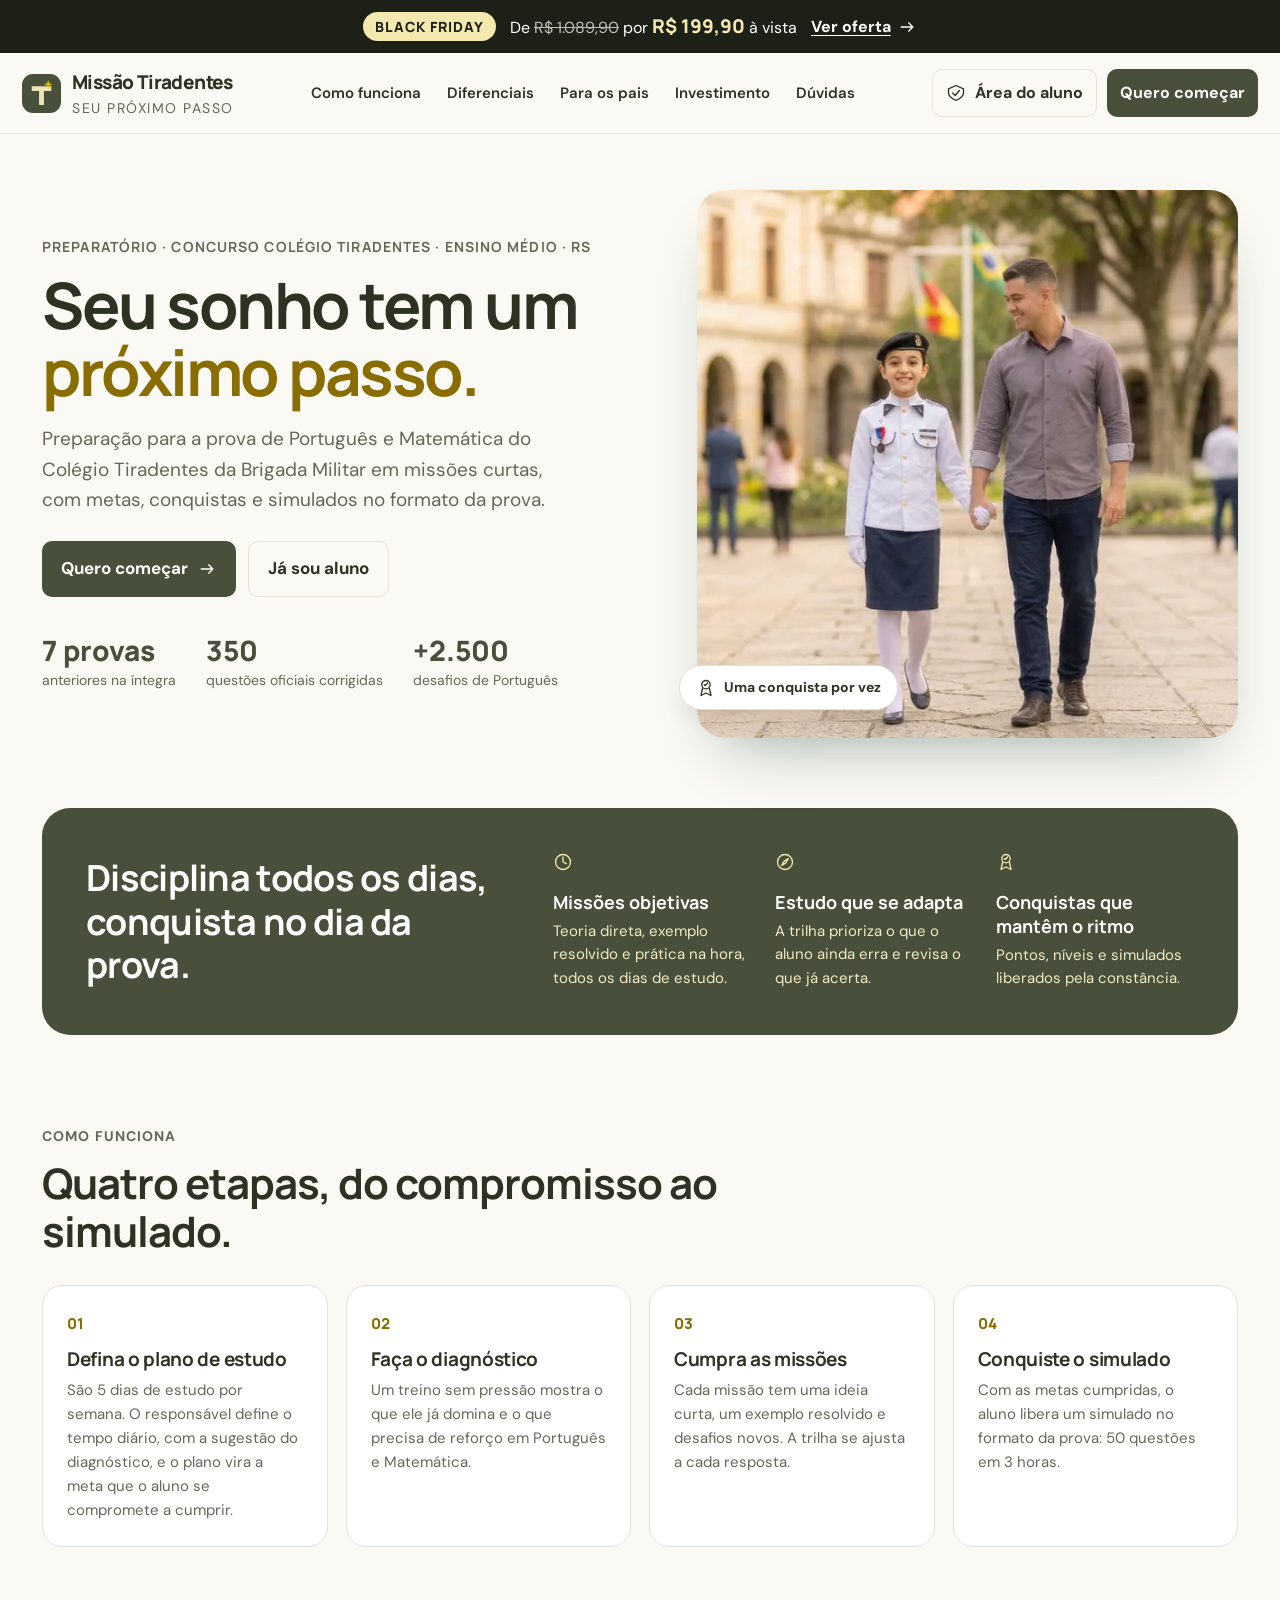
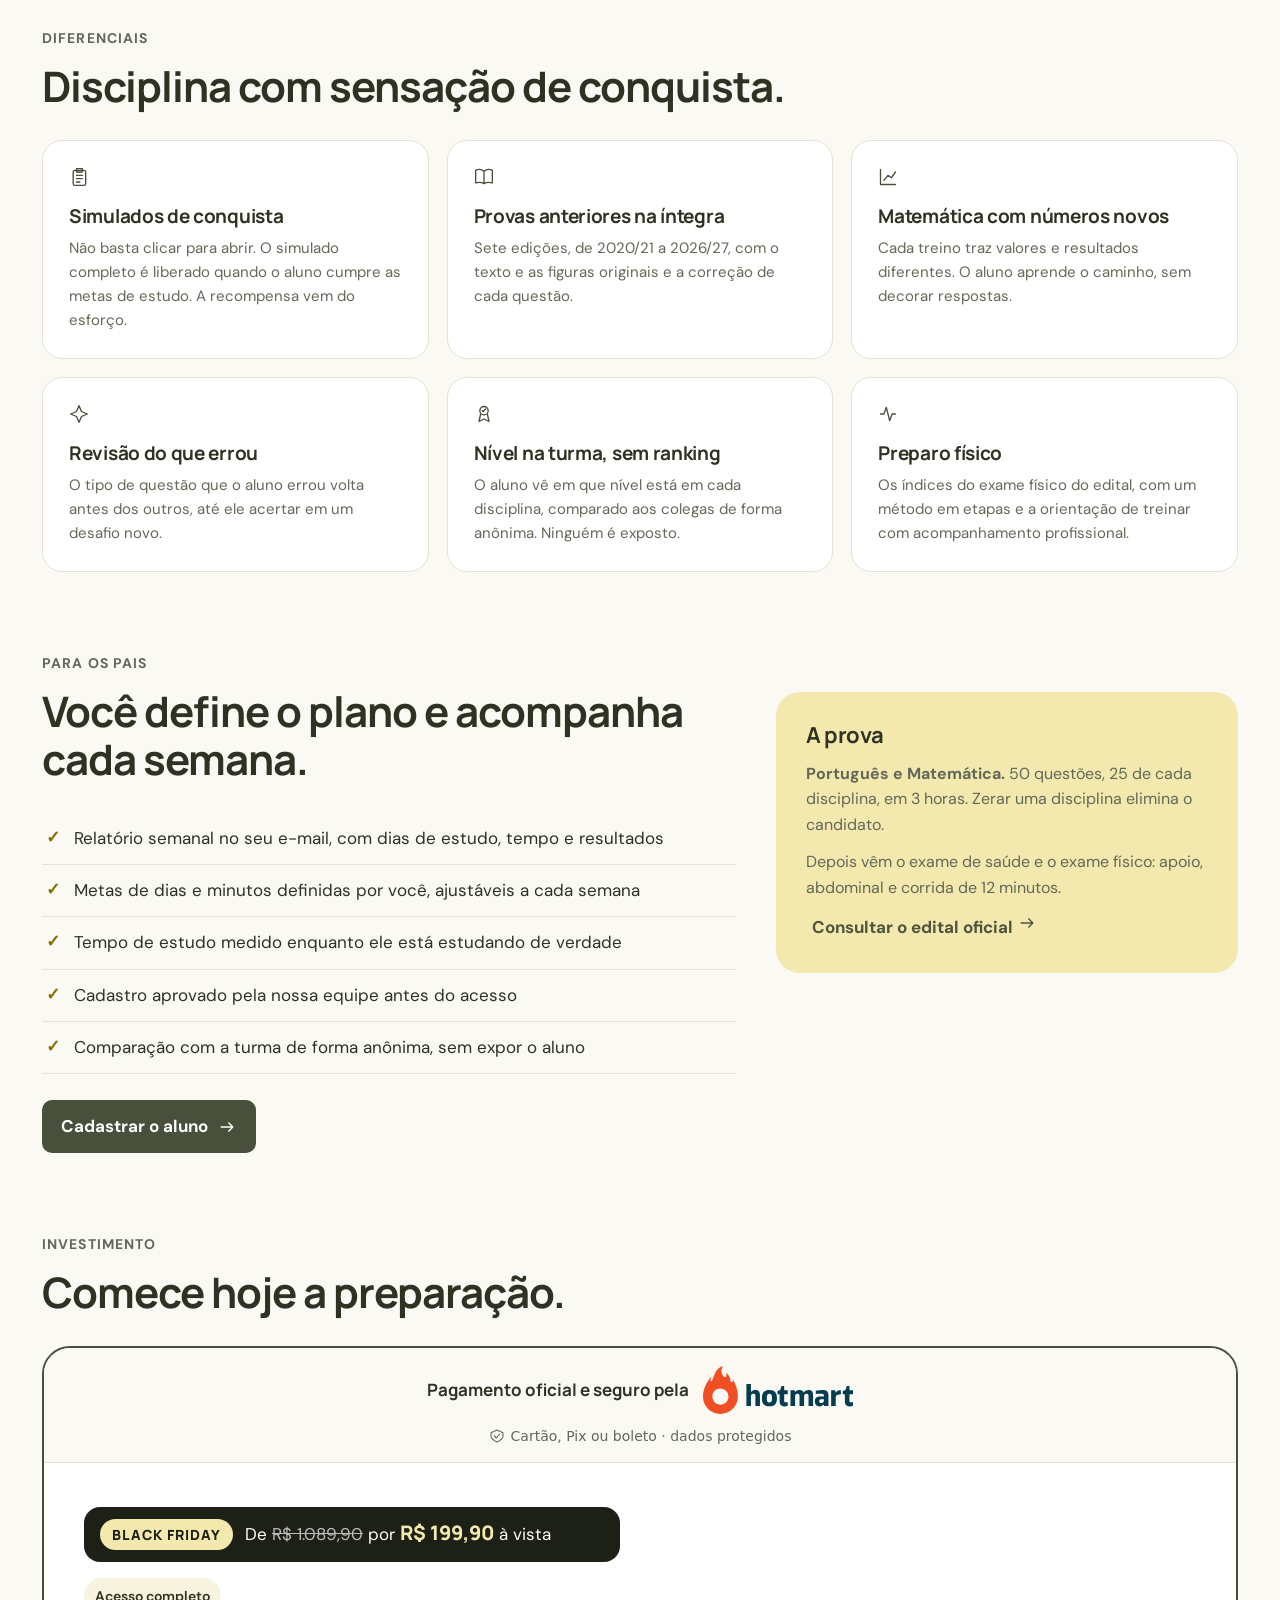
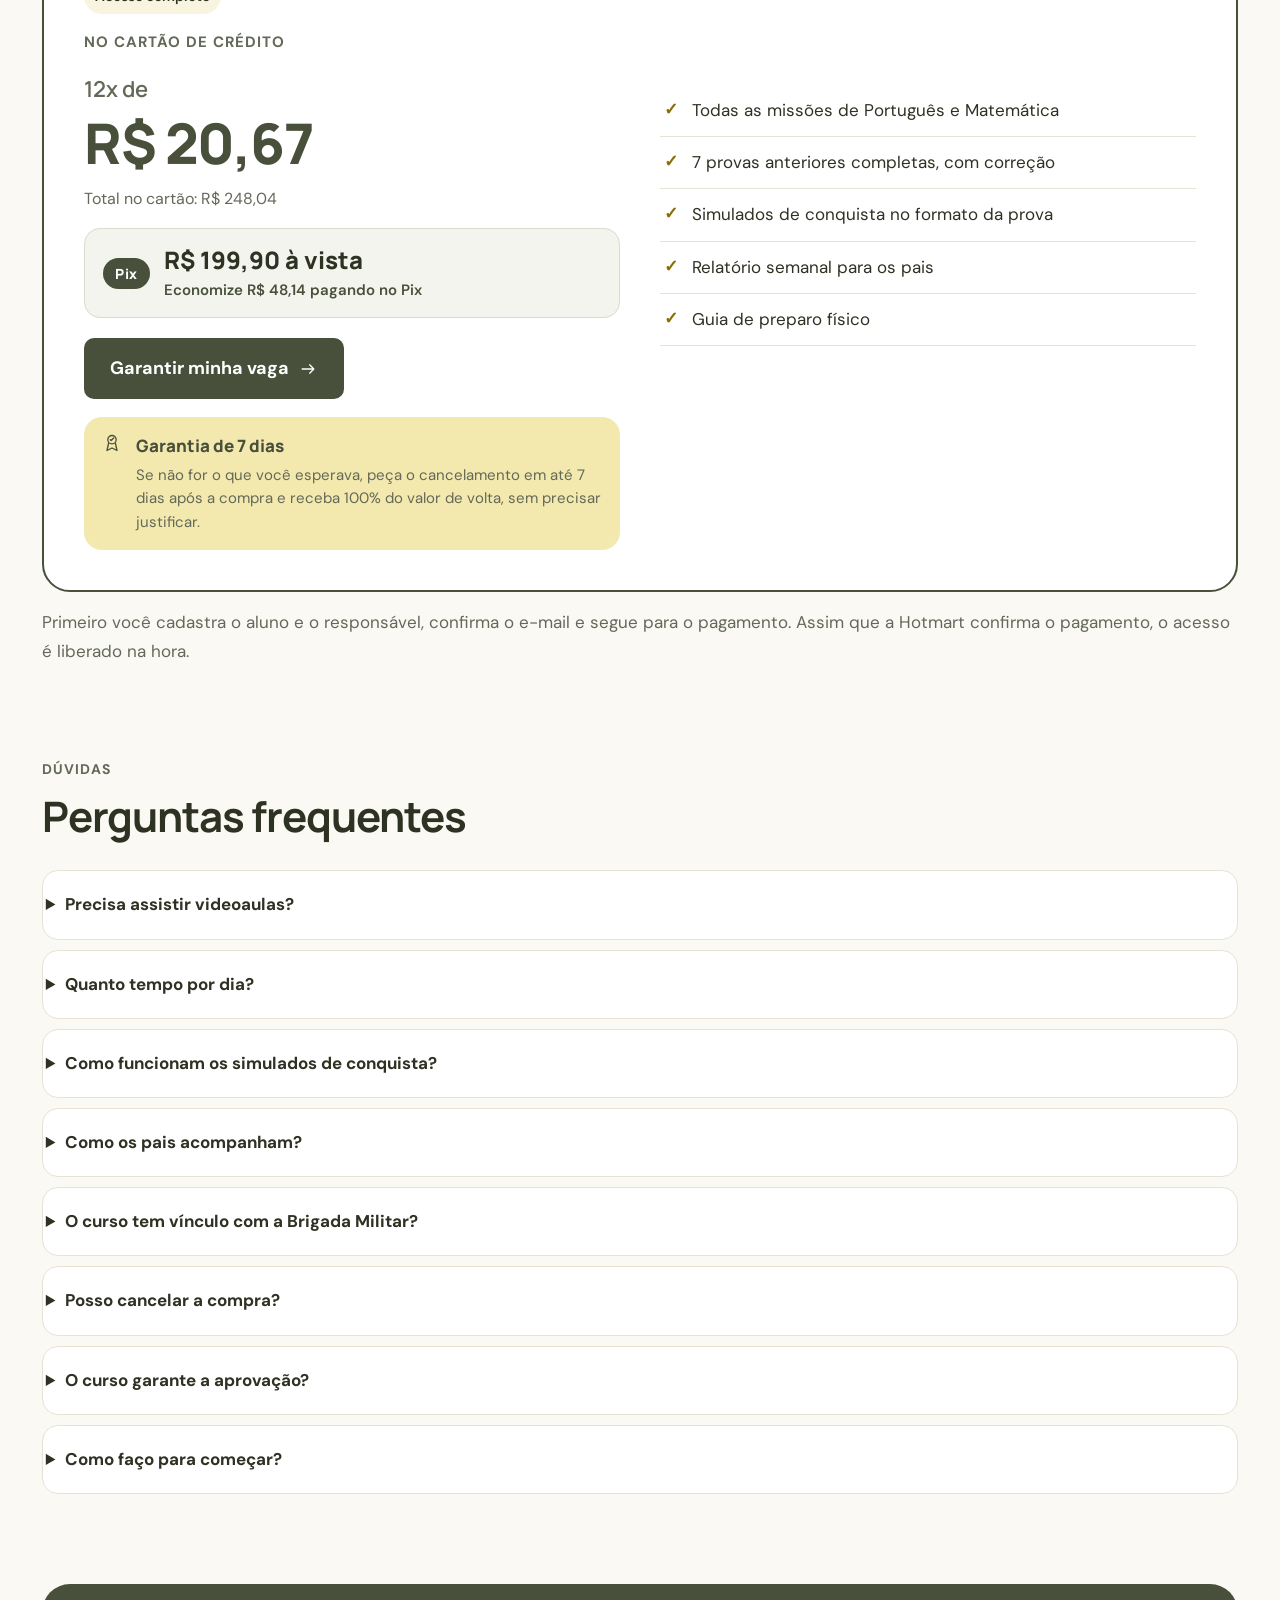
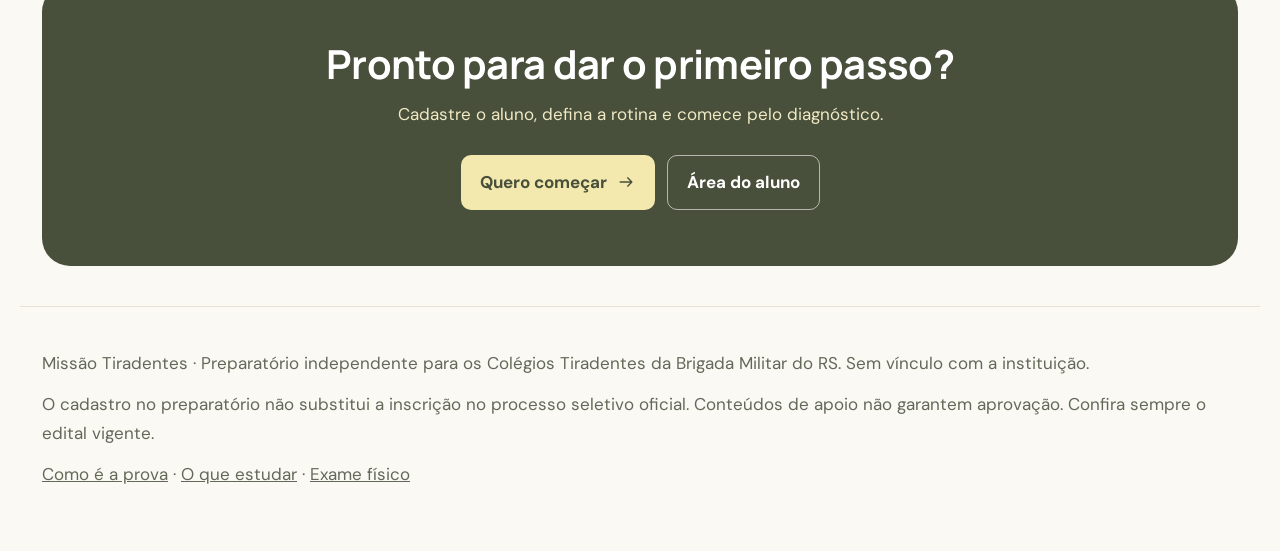
==== commit 4f5de5d9: "SEO: concurso Colégio Tiradentes Co-Authored-By: Claude Opus 5.5 <noreply@anthropic.com>" ====
--- a/index.html
+++ b/index.html
@@ -1,15 +1,15 @@
 <!doctype html><html lang="pt-BR"><head><meta charset="utf-8"><meta name="viewport" content="width=device-width,initial-scale=1">
 <script>try{if(sessionStorage.getItem('tiradentes-session'))document.documentElement.className='has-session'}catch(e){}</script>
-<title>Preparatório Colégio Tiradentes (Brigada Militar RS) | Missão Tiradentes</title>
-<meta name="description" content="Preparatório online para a prova do Colégio Tiradentes da Brigada Militar (RS): Português e Matemática em missões curtas, 7 provas anteriores corrigidas e simulados no formato da prova.">
+<title>Preparatório para o Concurso do Colégio Tiradentes (Brigada Militar RS) | Missão Tiradentes</title>
+<meta name="description" content="Preparatório online para o concurso do Colégio Tiradentes da Brigada Militar (RS): Português e Matemática em missões curtas, 7 provas anteriores corrigidas e simulados no formato da prova.">
 <link rel="canonical" href="https://missaotiradentes.com.br/">
 <meta name="robots" content="index,follow,max-image-preview:large">
 <meta name="theme-color" content="#484f3a">
 <meta property="og:type" content="website"><meta property="og:locale" content="pt_BR"><meta property="og:site_name" content="Missão Tiradentes">
-<meta property="og:url" content="https://missaotiradentes.com.br/"><meta property="og:title" content="Preparatório Colégio Tiradentes (Brigada Militar RS) | Missão Tiradentes"><meta property="og:description" content="Preparatório online para a prova do Colégio Tiradentes da Brigada Militar (RS): Português e Matemática em missões curtas, 7 provas anteriores corrigidas e simulados no formato da prova.">
+<meta property="og:url" content="https://missaotiradentes.com.br/"><meta property="og:title" content="Preparatório para o Concurso do Colégio Tiradentes (Brigada Militar RS) | Missão Tiradentes"><meta property="og:description" content="Preparatório online para o concurso do Colégio Tiradentes da Brigada Militar (RS): Português e Matemática em missões curtas, 7 provas anteriores corrigidas e simulados no formato da prova.">
 <meta property="og:image" content="https://missaotiradentes.com.br/capa.jpg"><meta property="og:image:width" content="1000"><meta property="og:image:height" content="1012"><meta property="og:image:alt" content="Aluna com o uniforme de gala do Colégio Tiradentes caminhando com o pai em frente ao colégio">
-<meta name="twitter:card" content="summary_large_image"><meta name="twitter:title" content="Preparatório Colégio Tiradentes (Brigada Militar RS) | Missão Tiradentes"><meta name="twitter:description" content="Preparatório online para a prova do Colégio Tiradentes da Brigada Militar (RS): Português e Matemática em missões curtas, 7 provas anteriores corrigidas e simulados no formato da prova."><meta name="twitter:image" content="https://missaotiradentes.com.br/capa.jpg">
+<meta name="twitter:card" content="summary_large_image"><meta name="twitter:title" content="Preparatório para o Concurso do Colégio Tiradentes (Brigada Militar RS) | Missão Tiradentes"><meta name="twitter:description" content="Preparatório online para o concurso do Colégio Tiradentes da Brigada Militar (RS): Português e Matemática em missões curtas, 7 provas anteriores corrigidas e simulados no formato da prova."><meta name="twitter:image" content="https://missaotiradentes.com.br/capa.jpg">
 <link rel="icon" href="icon.svg" type="image/svg+xml"><link rel="preload" as="image" href="capa-600.webp" imagesrcset="capa-600.webp 600w, capa.webp 1000w" imagesizes="(max-width: 760px) 92vw, 46vw">
-<link rel="stylesheet" href="style.css?v=20261121a">
-<script type="application/ld+json">{"@context":"https://schema.org","@graph":[{"@type":"Organization","@id":"https://missaotiradentes.com.br/#org","name":"Missão Tiradentes","url":"https://missaotiradentes.com.br/","logo":"https://missaotiradentes.com.br/icon.svg","description":"Preparatório independente para o processo seletivo dos Colégios Tiradentes da Brigada Militar do Rio Grande do Sul."},{"@type":"WebSite","@id":"https://missaotiradentes.com.br/#site","url":"https://missaotiradentes.com.br/","name":"Missão Tiradentes","inLanguage":"pt-BR","publisher":{"@id":"https://missaotiradentes.com.br/#org"}},{"@type":"Course","@id":"https://missaotiradentes.com.br/#curso","name":"Preparatório para o Colégio Tiradentes da Brigada Militar (RS)","description":"Preparatório online para a prova do Colégio Tiradentes da Brigada Militar (RS): Português e Matemática em missões curtas, 7 provas anteriores corrigidas e simulados no formato da prova.","inLanguage":"pt-BR","provider":{"@id":"https://missaotiradentes.com.br/#org"},"educationalLevel":"Ingresso no Ensino Médio","teaches":["Língua Portuguesa","Matemática"],"image":"https://missaotiradentes.com.br/capa.jpg","offers":{"@type":"Offer","category":"Paid","price":"199.90","priceCurrency":"BRL","url":"https://missaotiradentes.com.br/#lp-preco","availability":"https://schema.org/InStock"},"hasCourseInstance":{"@type":"CourseInstance","courseMode":"Online"}},{"@type":"FAQPage","mainEntity":[{"@type":"Question","name":"Precisa assistir videoaulas?","acceptedAnswer":{"@type":"Answer","text":"Não. O estudo acontece em missões curtas e práticas: explicação objetiva, exemplo resolvido e exercício na hora. O aluno aprende fazendo, no ritmo combinado com a família."}},{"@type":"Question","name":"Quanto tempo por dia?","acceptedAnswer":{"@type":"Answer","text":"O plano tem 5 dias de estudo por semana. O diagnóstico sugere 30, 40 ou 50 minutos por dia, conforme o resultado do aluno, e o responsável confirma ou ajusta. O plano pode mudar a cada semana."}},{"@type":"Question","name":"Como os pais acompanham?","acceptedAnswer":{"@type":"Answer","text":"Toda semana o responsável recebe por e-mail um relatório com as metas, os dias de prática, o tempo de estudo e os resultados das atividades."}},{"@type":"Question","name":"O curso tem vínculo com a Brigada Militar?","acceptedAnswer":{"@type":"Answer","text":"Não. A Missão Tiradentes é um preparatório independente. A inscrição no processo seletivo é feita pelos canais oficiais do Colégio Tiradentes."}},{"@type":"Question","name":"Posso cancelar a compra?","acceptedAnswer":{"@type":"Answer","text":"Sim. Você tem 7 dias de garantia: se não ficar satisfeito, peça o cancelamento pela Hotmart dentro desse prazo e receba 100% do valor de volta."}},{"@type":"Question","name":"O curso garante a aprovação?","acceptedAnswer":{"@type":"Answer","text":"Nenhum curso pode garantir aprovação. O que oferecemos é um método para estudar com regularidade e chegar à prova sabendo onde estão os pontos fortes e as dúvidas."}}]}]}</script>
-</head><body><a class="skip" href="#main">Pular para o conteúdo</a><div id="app"><!--lp--><div class="lp"><a class="lp-promo-bar" href="#lp-preco"><strong>Black Friday</strong><span>De <s>R$ 1.089,90</s> por <b>R$ 199,90</b> à vista</span><em>Ver oferta <span class="ico"><svg viewBox="0 0 24 24" fill="none" stroke="currentColor" stroke-width="1.6" stroke-linecap="round" stroke-linejoin="round"><path d="M5 12h14m-5-5 5 5-5 5"/></svg></span></em></a><header class="lp-nav"><a href="#" class="brand" data-action="home"><img src="icon.svg" alt=""><span>Missão Tiradentes<small>Seu próximo passo</small></span></a><nav aria-label="Seções"><a href="#lp-metodo">Como funciona</a><a href="#lp-diferenciais">Diferenciais</a><a href="#lp-pais">Para os pais</a><a href="#lp-preco">Investimento</a><a href="#lp-duvidas">Dúvidas</a></nav><div class="lp-nav-btns"><button class="btn outline small" data-auth="login"><span class="ico"><svg viewBox="0 0 24 24" fill="none" stroke="currentColor" stroke-width="1.6" stroke-linecap="round" stroke-linejoin="round"><path d="M12 3 3 7v5c0 5 9 9 9 9s9-4 9-9V7zM8 12l3 3 5-6"/></svg></span> Área do aluno</button><button class="btn small" data-auth="signup">Quero começar</button></div></header><main id="main"><section class="lp-hero"><div class="lp-hero-text"><h1><span class="eyebrow lp-kicker">Preparatório · Colégio Tiradentes · Ensino Médio · RS</span>Seu sonho tem um <em>próximo passo.</em></h1><p>Preparação para a prova de Português e Matemática do Colégio Tiradentes da Brigada Militar em missões curtas, com metas, conquistas e simulados no formato da prova.</p><div class="lp-actions"><a class="btn" href="#lp-preco">Quero começar <span class="ico"><svg viewBox="0 0 24 24" fill="none" stroke="currentColor" stroke-width="1.6" stroke-linecap="round" stroke-linejoin="round"><path d="M5 12h14m-5-5 5 5-5 5"/></svg></span></a><button class="btn outline" data-auth="login">Já sou aluno</button></div><ul class="lp-proof"><li><strong>7 provas</strong><span>anteriores na íntegra</span></li><li><strong>350</strong><span>questões oficiais corrigidas</span></li><li><strong>+2.500</strong><span>desafios de Português</span></li></ul></div><figure class="lp-photo"><picture><source type="image/webp" srcset="capa-600.webp 600w, capa.webp 1000w" sizes="(max-width: 760px) 92vw, 46vw"><img src="capa.jpg" width="1000" height="1012" alt="Aluna com o uniforme de gala do Colégio Tiradentes caminhando de mãos dadas com o pai em frente ao colégio" fetchpriority="high"></picture><figcaption><span class="ico"><svg viewBox="0 0 24 24" fill="none" stroke="currentColor" stroke-width="1.6" stroke-linecap="round" stroke-linejoin="round"><circle cx="12" cy="8" r="5"/><path d="m8 12-2 9 6-3 6 3-2-9M10 8l1 1 3-3"/></svg></span> Uma conquista por vez</figcaption></figure></section><section class="lp-band"><div><h2>Disciplina todos os dias, conquista no dia da prova.</h2></div><div class="lp-band-grid"><div><span class="ico"><svg viewBox="0 0 24 24" fill="none" stroke="currentColor" stroke-width="1.6" stroke-linecap="round" stroke-linejoin="round"><circle cx="12" cy="12" r="9"/><path d="M12 6v6l4 2"/></svg></span><strong>Missões objetivas</strong><p>Teoria direta, exemplo resolvido e prática na hora, todos os dias de estudo.</p></div><div><span class="ico"><svg viewBox="0 0 24 24" fill="none" stroke="currentColor" stroke-width="1.6" stroke-linecap="round" stroke-linejoin="round"><circle cx="12" cy="12" r="9"/><path d="m16 8-3 5-5 3 3-5z"/></svg></span><strong>Estudo que se adapta</strong><p>A trilha prioriza o que o aluno ainda erra e revisa o que já acerta.</p></div><div><span class="ico"><svg viewBox="0 0 24 24" fill="none" stroke="currentColor" stroke-width="1.6" stroke-linecap="round" stroke-linejoin="round"><circle cx="12" cy="8" r="5"/><path d="m8 12-2 9 6-3 6 3-2-9M10 8l1 1 3-3"/></svg></span><strong>Conquistas que mantêm o ritmo</strong><p>Pontos, níveis e simulados liberados pela constância.</p></div></div></section><section id="lp-metodo" class="lp-section"><div class="eyebrow">Como funciona</div><h2>Quatro etapas, do compromisso ao simulado.</h2><ol class="lp-steps"><li><span>01</span><h3>Defina o plano de estudo</h3><p>São 5 dias de estudo por semana. O responsável define o tempo diário, com a sugestão do diagnóstico, e o plano vira a meta que o aluno se compromete a cumprir.</p></li><li><span>02</span><h3>Faça o diagnóstico</h3><p>Um treino sem pressão mostra o que ele já domina e o que precisa de reforço em Português e Matemática.</p></li><li><span>03</span><h3>Cumpra as missões</h3><p>Cada missão tem uma ideia curta, um exemplo resolvido e desafios novos. A trilha se ajusta a cada resposta.</p></li><li><span>04</span><h3>Conquiste o simulado</h3><p>Com as metas cumpridas, o aluno libera um simulado no formato da prova: 50 questões em 3 horas.</p></li></ol></section><section id="lp-diferenciais" class="lp-section"><div class="eyebrow">Diferenciais</div><h2>Disciplina com sensação de conquista.</h2><div class="lp-grid"><article class="lp-card"><span class="ico"><svg viewBox="0 0 24 24" fill="none" stroke="currentColor" stroke-width="1.6" stroke-linecap="round" stroke-linejoin="round"><rect x="5" y="4" width="15" height="18" rx="2"/><path d="M9 2h7v4H9zM9 10h7M9 14h7M9 18h4"/></svg></span><h3>Simulados de conquista</h3><p>Não basta clicar para abrir. O simulado completo é liberado quando o aluno cumpre as metas de estudo. A recompensa vem do esforço.</p></article><article class="lp-card"><span class="ico"><svg viewBox="0 0 24 24" fill="none" stroke="currentColor" stroke-width="1.6" stroke-linecap="round" stroke-linejoin="round"><path d="M12 5C8 2 4 3 2 4v15c4-1 7-1 10 1 3-2 6-2 10-1V4c-2-1-6-2-10 1zM12 5v15"/></svg></span><h3>Provas anteriores na íntegra</h3><p>Sete edições, de 2020/21 a 2026/27, com o texto e as figuras originais e a correção de cada questão.</p></article><article class="lp-card"><span class="ico"><svg viewBox="0 0 24 24" fill="none" stroke="currentColor" stroke-width="1.6" stroke-linecap="round" stroke-linejoin="round"><path d="M3 3v18h18M7 16l5-6 4 3 5-7"/></svg></span><h3>Matemática com números novos</h3><p>Cada treino traz valores e resultados diferentes. O aluno aprende o caminho, sem decorar respostas.</p></article><article class="lp-card"><span class="ico"><svg viewBox="0 0 24 24" fill="none" stroke="currentColor" stroke-width="1.6" stroke-linecap="round" stroke-linejoin="round"><path d="m12 2 3 7 7 3-7 3-3 7-3-7-7-3 7-3z"/></svg></span><h3>Revisão do que errou</h3><p>O tipo de questão que o aluno errou volta antes dos outros, até ele acertar em um desafio novo.</p></article><article class="lp-card"><span class="ico"><svg viewBox="0 0 24 24" fill="none" stroke="currentColor" stroke-width="1.6" stroke-linecap="round" stroke-linejoin="round"><circle cx="12" cy="8" r="5"/><path d="m8 12-2 9 6-3 6 3-2-9M10 8l1 1 3-3"/></svg></span><h3>Nível na turma, sem ranking</h3><p>O aluno vê em que nível está em cada disciplina, comparado aos colegas de forma anônima. Ninguém é exposto.</p></article><article class="lp-card"><span class="ico"><svg viewBox="0 0 24 24" fill="none" stroke="currentColor" stroke-width="1.6" stroke-linecap="round" stroke-linejoin="round"><path d="M3 12h4l3-8 4 16 3-8h4"/></svg></span><h3>Preparo físico</h3><p>Os índices do exame físico do edital, com um método em etapas e a orientação de treinar com acompanhamento profissional.</p></article></div></section><section id="lp-pais" class="lp-section lp-parents"><div><div class="eyebrow">Para os pais</div><h2>Você define o plano e acompanha cada semana.</h2><ul class="lp-list"><li>Relatório semanal no seu e-mail, com dias de estudo, tempo e resultados</li><li>Metas de dias e minutos definidas por você, ajustáveis a cada semana</li><li>Tempo de estudo medido enquanto ele está estudando de verdade</li><li>Cadastro aprovado pela nossa equipe antes do acesso</li><li>Comparação com a turma de forma anônima, sem expor o aluno</li></ul><button class="btn" data-auth="signup">Cadastrar o aluno <span class="ico"><svg viewBox="0 0 24 24" fill="none" stroke="currentColor" stroke-width="1.6" stroke-linecap="round" stroke-linejoin="round"><path d="M5 12h14m-5-5 5 5-5 5"/></svg></span></button></div><aside class="lp-exam"><h3>A prova</h3><p><strong>Português e Matemática.</strong> 50 questões, 25 de cada disciplina, em 3 horas. Zerar uma disciplina elimina o candidato.</p><p>Depois vêm o exame de saúde e o exame físico: apoio, abdominal e corrida de 12 minutos.</p><button class="link" data-action="public-guide">Consultar o edital oficial <span class="ico"><svg viewBox="0 0 24 24" fill="none" stroke="currentColor" stroke-width="1.6" stroke-linecap="round" stroke-linejoin="round"><path d="M5 12h14m-5-5 5 5-5 5"/></svg></span></button></aside></section><section id="lp-preco" class="lp-section lp-offer"><div class="eyebrow">Investimento</div><h2>Comece hoje a preparação.</h2><div class="lp-offer-card"><div class="lp-hotmart"><span>Pagamento oficial e seguro pela</span><img src="hotmart-logo.svg" width="148" height="48" alt="Hotmart"><small><span class="ico"><svg viewBox="0 0 24 24" fill="none" stroke="currentColor" stroke-width="1.6" stroke-linecap="round" stroke-linejoin="round"><path d="M12 3 3 7v5c0 5 9 9 9 9s9-4 9-9V7zM8 12l3 3 5-6"/></svg></span>Cartão, Pix ou boleto · dados protegidos</small></div><div><div class="lp-promo"><span class="lp-promo-tag">Black Friday</span><p>De <s>R$ 1.089,90</s> por <strong>R$ 199,90</strong> à vista</p></div><span class="pill">Acesso completo</span><p class="lp-offer-kicker">no cartão de crédito</p><p class="lp-offer-installments">12x de <strong>R$ 20,67</strong></p><p class="lp-offer-total">Total no cartão: R$ 248,04</p><div class="lp-offer-pix"><span class="lp-pix-tag">Pix</span><div><strong>R$ 199,90 à vista</strong><span>Economize R$ 48,14 pagando no Pix</span></div></div><button class="btn lp-offer-btn" data-auth="signup">Garantir minha vaga <span class="ico"><svg viewBox="0 0 24 24" fill="none" stroke="currentColor" stroke-width="1.6" stroke-linecap="round" stroke-linejoin="round"><path d="M5 12h14m-5-5 5 5-5 5"/></svg></span></button><div class="lp-guarantee"><span class="ico"><svg viewBox="0 0 24 24" fill="none" stroke="currentColor" stroke-width="1.6" stroke-linecap="round" stroke-linejoin="round"><circle cx="12" cy="8" r="5"/><path d="m8 12-2 9 6-3 6 3-2-9M10 8l1 1 3-3"/></svg></span><div><strong>Garantia de 7 dias</strong><p>Se não for o que você esperava, peça o cancelamento em até 7 dias após a compra e receba 100% do valor de volta, sem precisar justificar.</p></div></div></div><ul class="lp-list"><li>Todas as missões de Português e Matemática</li><li>7 provas anteriores completas, com correção</li><li>Simulados de conquista no formato da prova</li><li>Relatório semanal para os pais</li><li>Guia de preparo físico</li></ul></div><p class="muted">Primeiro você cadastra o aluno e o responsável, confirma o e-mail e segue para o pagamento. Assim que a Hotmart confirma o pagamento, o acesso é liberado na hora.</p></section><section id="lp-duvidas" class="lp-section"><div class="eyebrow">Dúvidas</div><h2>Perguntas frequentes</h2><div class="lp-faq"><details><summary>Precisa assistir videoaulas?</summary><p>Não. O estudo acontece em missões curtas e práticas: explicação objetiva, exemplo resolvido e exercício na hora. O aluno aprende fazendo, no ritmo combinado com a família.</p></details><details><summary>Quanto tempo por dia?</summary><p>O plano tem 5 dias de estudo por semana. O diagnóstico sugere 30, 40 ou 50 minutos por dia, conforme o resultado do aluno, e o responsável confirma ou ajusta. O plano pode mudar a cada semana.</p></details><details><summary>Como funcionam os simulados de conquista?</summary><p>O primeiro é liberado depois do diagnóstico, de cinco aulas praticadas e dos dias de estudo do compromisso. Os seguintes pedem nova constância e uma semana de intervalo. Cada simulado tem 25 questões de Português e 25 de Matemática, inéditas para o aluno, em até 3 horas.</p></details><details><summary>Como os pais acompanham?</summary><p>Toda semana o responsável recebe por e-mail um relatório com as metas, os dias de prática, o tempo de estudo e os resultados das atividades.</p></details><details><summary>O curso tem vínculo com a Brigada Militar?</summary><p>Não. A Missão Tiradentes é um preparatório independente. A inscrição no processo seletivo é feita pelos canais oficiais do Colégio Tiradentes.</p></details><details><summary>Posso cancelar a compra?</summary><p>Sim. Você tem 7 dias de garantia: se não ficar satisfeito, peça o cancelamento pela Hotmart dentro desse prazo e receba 100% do valor de volta.</p></details><details><summary>O curso garante a aprovação?</summary><p>Nenhum curso pode garantir aprovação. O que oferecemos é um método para estudar com regularidade e chegar à prova sabendo onde estão os pontos fortes e as dúvidas.</p></details><details><summary>Como faço para começar?</summary><p>Clique em "Quero começar" e preencha os dados do aluno e do responsável. Depois de confirmar o e-mail do responsável, você segue para o pagamento na Hotmart. Com o pagamento confirmado, o acesso é liberado na hora.</p></details></div></section><section class="lp-final"><h2>Pronto para dar o primeiro passo?</h2><p>Cadastre o aluno, defina a rotina e comece pelo diagnóstico.</p><div class="lp-actions"><a class="btn light" href="#lp-preco">Quero começar <span class="ico"><svg viewBox="0 0 24 24" fill="none" stroke="currentColor" stroke-width="1.6" stroke-linecap="round" stroke-linejoin="round"><path d="M5 12h14m-5-5 5 5-5 5"/></svg></span></a><button class="btn outline light-outline" data-auth="login">Área do aluno</button></div></section></main><footer class="lp-footer"><p>Missão Tiradentes · Preparatório independente para os Colégios Tiradentes da Brigada Militar do RS. Sem vínculo com a instituição.</p><p>O cadastro no preparatório não substitui a inscrição no processo seletivo oficial. Conteúdos de apoio não garantem aprovação. Confira sempre o edital vigente.</p><p class="lp-links"><a href="prova-colegio-tiradentes.html">Como é a prova</a> · <a href="conteudo-prova-colegio-tiradentes.html">O que estudar</a> · <a href="exame-fisico-colegio-tiradentes.html">Exame físico</a></p></footer></div><!--/lp--></div><div id="toast" role="status" aria-live="polite"></div><dialog id="modal"></dialog><script src="config.js?v=20261121a"></script><script src="analytics.js?v=20261121a" defer></script><script src="app.js?v=20261121a" defer></script></body></html>
+<link rel="stylesheet" href="style.css?v=20261121b">
+<script type="application/ld+json">{"@context":"https://schema.org","@graph":[{"@type":"Organization","@id":"https://missaotiradentes.com.br/#org","name":"Missão Tiradentes","url":"https://missaotiradentes.com.br/","logo":"https://missaotiradentes.com.br/icon.svg","description":"Preparatório independente para o processo seletivo dos Colégios Tiradentes da Brigada Militar do Rio Grande do Sul."},{"@type":"WebSite","@id":"https://missaotiradentes.com.br/#site","url":"https://missaotiradentes.com.br/","name":"Missão Tiradentes","inLanguage":"pt-BR","publisher":{"@id":"https://missaotiradentes.com.br/#org"}},{"@type":"Course","@id":"https://missaotiradentes.com.br/#curso","name":"Preparatório para o Colégio Tiradentes da Brigada Militar (RS)","description":"Preparatório online para o concurso do Colégio Tiradentes da Brigada Militar (RS): Português e Matemática em missões curtas, 7 provas anteriores corrigidas e simulados no formato da prova.","inLanguage":"pt-BR","provider":{"@id":"https://missaotiradentes.com.br/#org"},"educationalLevel":"Ingresso no Ensino Médio","teaches":["Língua Portuguesa","Matemática"],"image":"https://missaotiradentes.com.br/capa.jpg","offers":{"@type":"Offer","category":"Paid","price":"199.90","priceCurrency":"BRL","url":"https://missaotiradentes.com.br/#lp-preco","availability":"https://schema.org/InStock"},"hasCourseInstance":{"@type":"CourseInstance","courseMode":"Online"}},{"@type":"FAQPage","mainEntity":[{"@type":"Question","name":"Precisa assistir videoaulas?","acceptedAnswer":{"@type":"Answer","text":"Não. O estudo acontece em missões curtas e práticas: explicação objetiva, exemplo resolvido e exercício na hora. O aluno aprende fazendo, no ritmo combinado com a família."}},{"@type":"Question","name":"Quanto tempo por dia?","acceptedAnswer":{"@type":"Answer","text":"O plano tem 5 dias de estudo por semana. O diagnóstico sugere 30, 40 ou 50 minutos por dia, conforme o resultado do aluno, e o responsável confirma ou ajusta. O plano pode mudar a cada semana."}},{"@type":"Question","name":"Como os pais acompanham?","acceptedAnswer":{"@type":"Answer","text":"Toda semana o responsável recebe por e-mail um relatório com as metas, os dias de prática, o tempo de estudo e os resultados das atividades."}},{"@type":"Question","name":"O curso tem vínculo com a Brigada Militar?","acceptedAnswer":{"@type":"Answer","text":"Não. A Missão Tiradentes é um preparatório independente. A inscrição no processo seletivo é feita pelos canais oficiais do Colégio Tiradentes."}},{"@type":"Question","name":"Posso cancelar a compra?","acceptedAnswer":{"@type":"Answer","text":"Sim. Você tem 7 dias de garantia: se não ficar satisfeito, peça o cancelamento pela Hotmart dentro desse prazo e receba 100% do valor de volta."}},{"@type":"Question","name":"O curso garante a aprovação?","acceptedAnswer":{"@type":"Answer","text":"Nenhum curso pode garantir aprovação. O que oferecemos é um método para estudar com regularidade e chegar à prova sabendo onde estão os pontos fortes e as dúvidas."}}]}]}</script>
+</head><body><a class="skip" href="#main">Pular para o conteúdo</a><div id="app"><!--lp--><div class="lp"><a class="lp-promo-bar" href="#lp-preco"><strong>Black Friday</strong><span>De <s>R$ 1.089,90</s> por <b>R$ 199,90</b> à vista</span><em>Ver oferta <span class="ico"><svg viewBox="0 0 24 24" fill="none" stroke="currentColor" stroke-width="1.6" stroke-linecap="round" stroke-linejoin="round"><path d="M5 12h14m-5-5 5 5-5 5"/></svg></span></em></a><header class="lp-nav"><a href="#" class="brand" data-action="home"><img src="icon.svg" alt=""><span>Missão Tiradentes<small>Seu próximo passo</small></span></a><nav aria-label="Seções"><a href="#lp-metodo">Como funciona</a><a href="#lp-diferenciais">Diferenciais</a><a href="#lp-pais">Para os pais</a><a href="#lp-preco">Investimento</a><a href="#lp-duvidas">Dúvidas</a></nav><div class="lp-nav-btns"><button class="btn outline small" data-auth="login"><span class="ico"><svg viewBox="0 0 24 24" fill="none" stroke="currentColor" stroke-width="1.6" stroke-linecap="round" stroke-linejoin="round"><path d="M12 3 3 7v5c0 5 9 9 9 9s9-4 9-9V7zM8 12l3 3 5-6"/></svg></span> Área do aluno</button><button class="btn small" data-auth="signup">Quero começar</button></div></header><main id="main"><section class="lp-hero"><div class="lp-hero-text"><h1><span class="eyebrow lp-kicker">Preparatório · Concurso Colégio Tiradentes · Ensino Médio · RS</span>Seu sonho tem um <em>próximo passo.</em></h1><p>Preparação para a prova de Português e Matemática do Colégio Tiradentes da Brigada Militar em missões curtas, com metas, conquistas e simulados no formato da prova.</p><div class="lp-actions"><a class="btn" href="#lp-preco">Quero começar <span class="ico"><svg viewBox="0 0 24 24" fill="none" stroke="currentColor" stroke-width="1.6" stroke-linecap="round" stroke-linejoin="round"><path d="M5 12h14m-5-5 5 5-5 5"/></svg></span></a><button class="btn outline" data-auth="login">Já sou aluno</button></div><ul class="lp-proof"><li><strong>7 provas</strong><span>anteriores na íntegra</span></li><li><strong>350</strong><span>questões oficiais corrigidas</span></li><li><strong>+2.500</strong><span>desafios de Português</span></li></ul></div><figure class="lp-photo"><picture><source type="image/webp" srcset="capa-600.webp 600w, capa.webp 1000w" sizes="(max-width: 760px) 92vw, 46vw"><img src="capa.jpg" width="1000" height="1012" alt="Aluna com o uniforme de gala do Colégio Tiradentes caminhando de mãos dadas com o pai em frente ao colégio" fetchpriority="high"></picture><figcaption><span class="ico"><svg viewBox="0 0 24 24" fill="none" stroke="currentColor" stroke-width="1.6" stroke-linecap="round" stroke-linejoin="round"><circle cx="12" cy="8" r="5"/><path d="m8 12-2 9 6-3 6 3-2-9M10 8l1 1 3-3"/></svg></span> Uma conquista por vez</figcaption></figure></section><section class="lp-band"><div><h2>Disciplina todos os dias, conquista no dia da prova.</h2></div><div class="lp-band-grid"><div><span class="ico"><svg viewBox="0 0 24 24" fill="none" stroke="currentColor" stroke-width="1.6" stroke-linecap="round" stroke-linejoin="round"><circle cx="12" cy="12" r="9"/><path d="M12 6v6l4 2"/></svg></span><strong>Missões objetivas</strong><p>Teoria direta, exemplo resolvido e prática na hora, todos os dias de estudo.</p></div><div><span class="ico"><svg viewBox="0 0 24 24" fill="none" stroke="currentColor" stroke-width="1.6" stroke-linecap="round" stroke-linejoin="round"><circle cx="12" cy="12" r="9"/><path d="m16 8-3 5-5 3 3-5z"/></svg></span><strong>Estudo que se adapta</strong><p>A trilha prioriza o que o aluno ainda erra e revisa o que já acerta.</p></div><div><span class="ico"><svg viewBox="0 0 24 24" fill="none" stroke="currentColor" stroke-width="1.6" stroke-linecap="round" stroke-linejoin="round"><circle cx="12" cy="8" r="5"/><path d="m8 12-2 9 6-3 6 3-2-9M10 8l1 1 3-3"/></svg></span><strong>Conquistas que mantêm o ritmo</strong><p>Pontos, níveis e simulados liberados pela constância.</p></div></div></section><section id="lp-metodo" class="lp-section"><div class="eyebrow">Como funciona</div><h2>Quatro etapas, do compromisso ao simulado.</h2><ol class="lp-steps"><li><span>01</span><h3>Defina o plano de estudo</h3><p>São 5 dias de estudo por semana. O responsável define o tempo diário, com a sugestão do diagnóstico, e o plano vira a meta que o aluno se compromete a cumprir.</p></li><li><span>02</span><h3>Faça o diagnóstico</h3><p>Um treino sem pressão mostra o que ele já domina e o que precisa de reforço em Português e Matemática.</p></li><li><span>03</span><h3>Cumpra as missões</h3><p>Cada missão tem uma ideia curta, um exemplo resolvido e desafios novos. A trilha se ajusta a cada resposta.</p></li><li><span>04</span><h3>Conquiste o simulado</h3><p>Com as metas cumpridas, o aluno libera um simulado no formato da prova: 50 questões em 3 horas.</p></li></ol></section><section id="lp-diferenciais" class="lp-section"><div class="eyebrow">Diferenciais</div><h2>Disciplina com sensação de conquista.</h2><div class="lp-grid"><article class="lp-card"><span class="ico"><svg viewBox="0 0 24 24" fill="none" stroke="currentColor" stroke-width="1.6" stroke-linecap="round" stroke-linejoin="round"><rect x="5" y="4" width="15" height="18" rx="2"/><path d="M9 2h7v4H9zM9 10h7M9 14h7M9 18h4"/></svg></span><h3>Simulados de conquista</h3><p>Não basta clicar para abrir. O simulado completo é liberado quando o aluno cumpre as metas de estudo. A recompensa vem do esforço.</p></article><article class="lp-card"><span class="ico"><svg viewBox="0 0 24 24" fill="none" stroke="currentColor" stroke-width="1.6" stroke-linecap="round" stroke-linejoin="round"><path d="M12 5C8 2 4 3 2 4v15c4-1 7-1 10 1 3-2 6-2 10-1V4c-2-1-6-2-10 1zM12 5v15"/></svg></span><h3>Provas anteriores na íntegra</h3><p>Sete edições, de 2020/21 a 2026/27, com o texto e as figuras originais e a correção de cada questão.</p></article><article class="lp-card"><span class="ico"><svg viewBox="0 0 24 24" fill="none" stroke="currentColor" stroke-width="1.6" stroke-linecap="round" stroke-linejoin="round"><path d="M3 3v18h18M7 16l5-6 4 3 5-7"/></svg></span><h3>Matemática com números novos</h3><p>Cada treino traz valores e resultados diferentes. O aluno aprende o caminho, sem decorar respostas.</p></article><article class="lp-card"><span class="ico"><svg viewBox="0 0 24 24" fill="none" stroke="currentColor" stroke-width="1.6" stroke-linecap="round" stroke-linejoin="round"><path d="m12 2 3 7 7 3-7 3-3 7-3-7-7-3 7-3z"/></svg></span><h3>Revisão do que errou</h3><p>O tipo de questão que o aluno errou volta antes dos outros, até ele acertar em um desafio novo.</p></article><article class="lp-card"><span class="ico"><svg viewBox="0 0 24 24" fill="none" stroke="currentColor" stroke-width="1.6" stroke-linecap="round" stroke-linejoin="round"><circle cx="12" cy="8" r="5"/><path d="m8 12-2 9 6-3 6 3-2-9M10 8l1 1 3-3"/></svg></span><h3>Nível na turma, sem ranking</h3><p>O aluno vê em que nível está em cada disciplina, comparado aos colegas de forma anônima. Ninguém é exposto.</p></article><article class="lp-card"><span class="ico"><svg viewBox="0 0 24 24" fill="none" stroke="currentColor" stroke-width="1.6" stroke-linecap="round" stroke-linejoin="round"><path d="M3 12h4l3-8 4 16 3-8h4"/></svg></span><h3>Preparo físico</h3><p>Os índices do exame físico do edital, com um método em etapas e a orientação de treinar com acompanhamento profissional.</p></article></div></section><section id="lp-pais" class="lp-section lp-parents"><div><div class="eyebrow">Para os pais</div><h2>Você define o plano e acompanha cada semana.</h2><ul class="lp-list"><li>Relatório semanal no seu e-mail, com dias de estudo, tempo e resultados</li><li>Metas de dias e minutos definidas por você, ajustáveis a cada semana</li><li>Tempo de estudo medido enquanto ele está estudando de verdade</li><li>Cadastro aprovado pela nossa equipe antes do acesso</li><li>Comparação com a turma de forma anônima, sem expor o aluno</li></ul><button class="btn" data-auth="signup">Cadastrar o aluno <span class="ico"><svg viewBox="0 0 24 24" fill="none" stroke="currentColor" stroke-width="1.6" stroke-linecap="round" stroke-linejoin="round"><path d="M5 12h14m-5-5 5 5-5 5"/></svg></span></button></div><aside class="lp-exam"><h3>A prova</h3><p><strong>Português e Matemática.</strong> 50 questões, 25 de cada disciplina, em 3 horas. Zerar uma disciplina elimina o candidato.</p><p>Depois vêm o exame de saúde e o exame físico: apoio, abdominal e corrida de 12 minutos.</p><button class="link" data-action="public-guide">Consultar o edital oficial <span class="ico"><svg viewBox="0 0 24 24" fill="none" stroke="currentColor" stroke-width="1.6" stroke-linecap="round" stroke-linejoin="round"><path d="M5 12h14m-5-5 5 5-5 5"/></svg></span></button></aside></section><section id="lp-preco" class="lp-section lp-offer"><div class="eyebrow">Investimento</div><h2>Comece hoje a preparação.</h2><div class="lp-offer-card"><div class="lp-hotmart"><span>Pagamento oficial e seguro pela</span><img src="hotmart-logo.svg" width="148" height="48" alt="Hotmart"><small><span class="ico"><svg viewBox="0 0 24 24" fill="none" stroke="currentColor" stroke-width="1.6" stroke-linecap="round" stroke-linejoin="round"><path d="M12 3 3 7v5c0 5 9 9 9 9s9-4 9-9V7zM8 12l3 3 5-6"/></svg></span>Cartão, Pix ou boleto · dados protegidos</small></div><div><div class="lp-promo"><span class="lp-promo-tag">Black Friday</span><p>De <s>R$ 1.089,90</s> por <strong>R$ 199,90</strong> à vista</p></div><span class="pill">Acesso completo</span><p class="lp-offer-kicker">no cartão de crédito</p><p class="lp-offer-installments">12x de <strong>R$ 20,67</strong></p><p class="lp-offer-total">Total no cartão: R$ 248,04</p><div class="lp-offer-pix"><span class="lp-pix-tag">Pix</span><div><strong>R$ 199,90 à vista</strong><span>Economize R$ 48,14 pagando no Pix</span></div></div><button class="btn lp-offer-btn" data-auth="signup">Garantir minha vaga <span class="ico"><svg viewBox="0 0 24 24" fill="none" stroke="currentColor" stroke-width="1.6" stroke-linecap="round" stroke-linejoin="round"><path d="M5 12h14m-5-5 5 5-5 5"/></svg></span></button><div class="lp-guarantee"><span class="ico"><svg viewBox="0 0 24 24" fill="none" stroke="currentColor" stroke-width="1.6" stroke-linecap="round" stroke-linejoin="round"><circle cx="12" cy="8" r="5"/><path d="m8 12-2 9 6-3 6 3-2-9M10 8l1 1 3-3"/></svg></span><div><strong>Garantia de 7 dias</strong><p>Se não for o que você esperava, peça o cancelamento em até 7 dias após a compra e receba 100% do valor de volta, sem precisar justificar.</p></div></div></div><ul class="lp-list"><li>Todas as missões de Português e Matemática</li><li>7 provas anteriores completas, com correção</li><li>Simulados de conquista no formato da prova</li><li>Relatório semanal para os pais</li><li>Guia de preparo físico</li></ul></div><p class="muted">Primeiro você cadastra o aluno e o responsável, confirma o e-mail e segue para o pagamento. Assim que a Hotmart confirma o pagamento, o acesso é liberado na hora.</p></section><section id="lp-duvidas" class="lp-section"><div class="eyebrow">Dúvidas</div><h2>Perguntas frequentes</h2><div class="lp-faq"><details><summary>Precisa assistir videoaulas?</summary><p>Não. O estudo acontece em missões curtas e práticas: explicação objetiva, exemplo resolvido e exercício na hora. O aluno aprende fazendo, no ritmo combinado com a família.</p></details><details><summary>Quanto tempo por dia?</summary><p>O plano tem 5 dias de estudo por semana. O diagnóstico sugere 30, 40 ou 50 minutos por dia, conforme o resultado do aluno, e o responsável confirma ou ajusta. O plano pode mudar a cada semana.</p></details><details><summary>Como funcionam os simulados de conquista?</summary><p>O primeiro é liberado depois do diagnóstico, de cinco aulas praticadas e dos dias de estudo do compromisso. Os seguintes pedem nova constância e uma semana de intervalo. Cada simulado tem 25 questões de Português e 25 de Matemática, inéditas para o aluno, em até 3 horas.</p></details><details><summary>Como os pais acompanham?</summary><p>Toda semana o responsável recebe por e-mail um relatório com as metas, os dias de prática, o tempo de estudo e os resultados das atividades.</p></details><details><summary>O curso tem vínculo com a Brigada Militar?</summary><p>Não. A Missão Tiradentes é um preparatório independente. A inscrição no processo seletivo é feita pelos canais oficiais do Colégio Tiradentes.</p></details><details><summary>Posso cancelar a compra?</summary><p>Sim. Você tem 7 dias de garantia: se não ficar satisfeito, peça o cancelamento pela Hotmart dentro desse prazo e receba 100% do valor de volta.</p></details><details><summary>O curso garante a aprovação?</summary><p>Nenhum curso pode garantir aprovação. O que oferecemos é um método para estudar com regularidade e chegar à prova sabendo onde estão os pontos fortes e as dúvidas.</p></details><details><summary>Como faço para começar?</summary><p>Clique em "Quero começar" e preencha os dados do aluno e do responsável. Depois de confirmar o e-mail do responsável, você segue para o pagamento na Hotmart. Com o pagamento confirmado, o acesso é liberado na hora.</p></details></div></section><section class="lp-final"><h2>Pronto para dar o primeiro passo?</h2><p>Cadastre o aluno, defina a rotina e comece pelo diagnóstico.</p><div class="lp-actions"><a class="btn light" href="#lp-preco">Quero começar <span class="ico"><svg viewBox="0 0 24 24" fill="none" stroke="currentColor" stroke-width="1.6" stroke-linecap="round" stroke-linejoin="round"><path d="M5 12h14m-5-5 5 5-5 5"/></svg></span></a><button class="btn outline light-outline" data-auth="login">Área do aluno</button></div></section></main><footer class="lp-footer"><p>Missão Tiradentes · Preparatório independente para os Colégios Tiradentes da Brigada Militar do RS. Sem vínculo com a instituição.</p><p>O cadastro no preparatório não substitui a inscrição no processo seletivo oficial. Conteúdos de apoio não garantem aprovação. Confira sempre o edital vigente.</p><p class="lp-links"><a href="prova-colegio-tiradentes.html">Como é a prova</a> · <a href="conteudo-prova-colegio-tiradentes.html">O que estudar</a> · <a href="exame-fisico-colegio-tiradentes.html">Exame físico</a></p></footer></div><!--/lp--></div><div id="toast" role="status" aria-live="polite"></div><dialog id="modal"></dialog><script src="config.js?v=20261121b"></script><script src="analytics.js?v=20261121b" defer></script><script src="app.js?v=20261121b" defer></script></body></html>
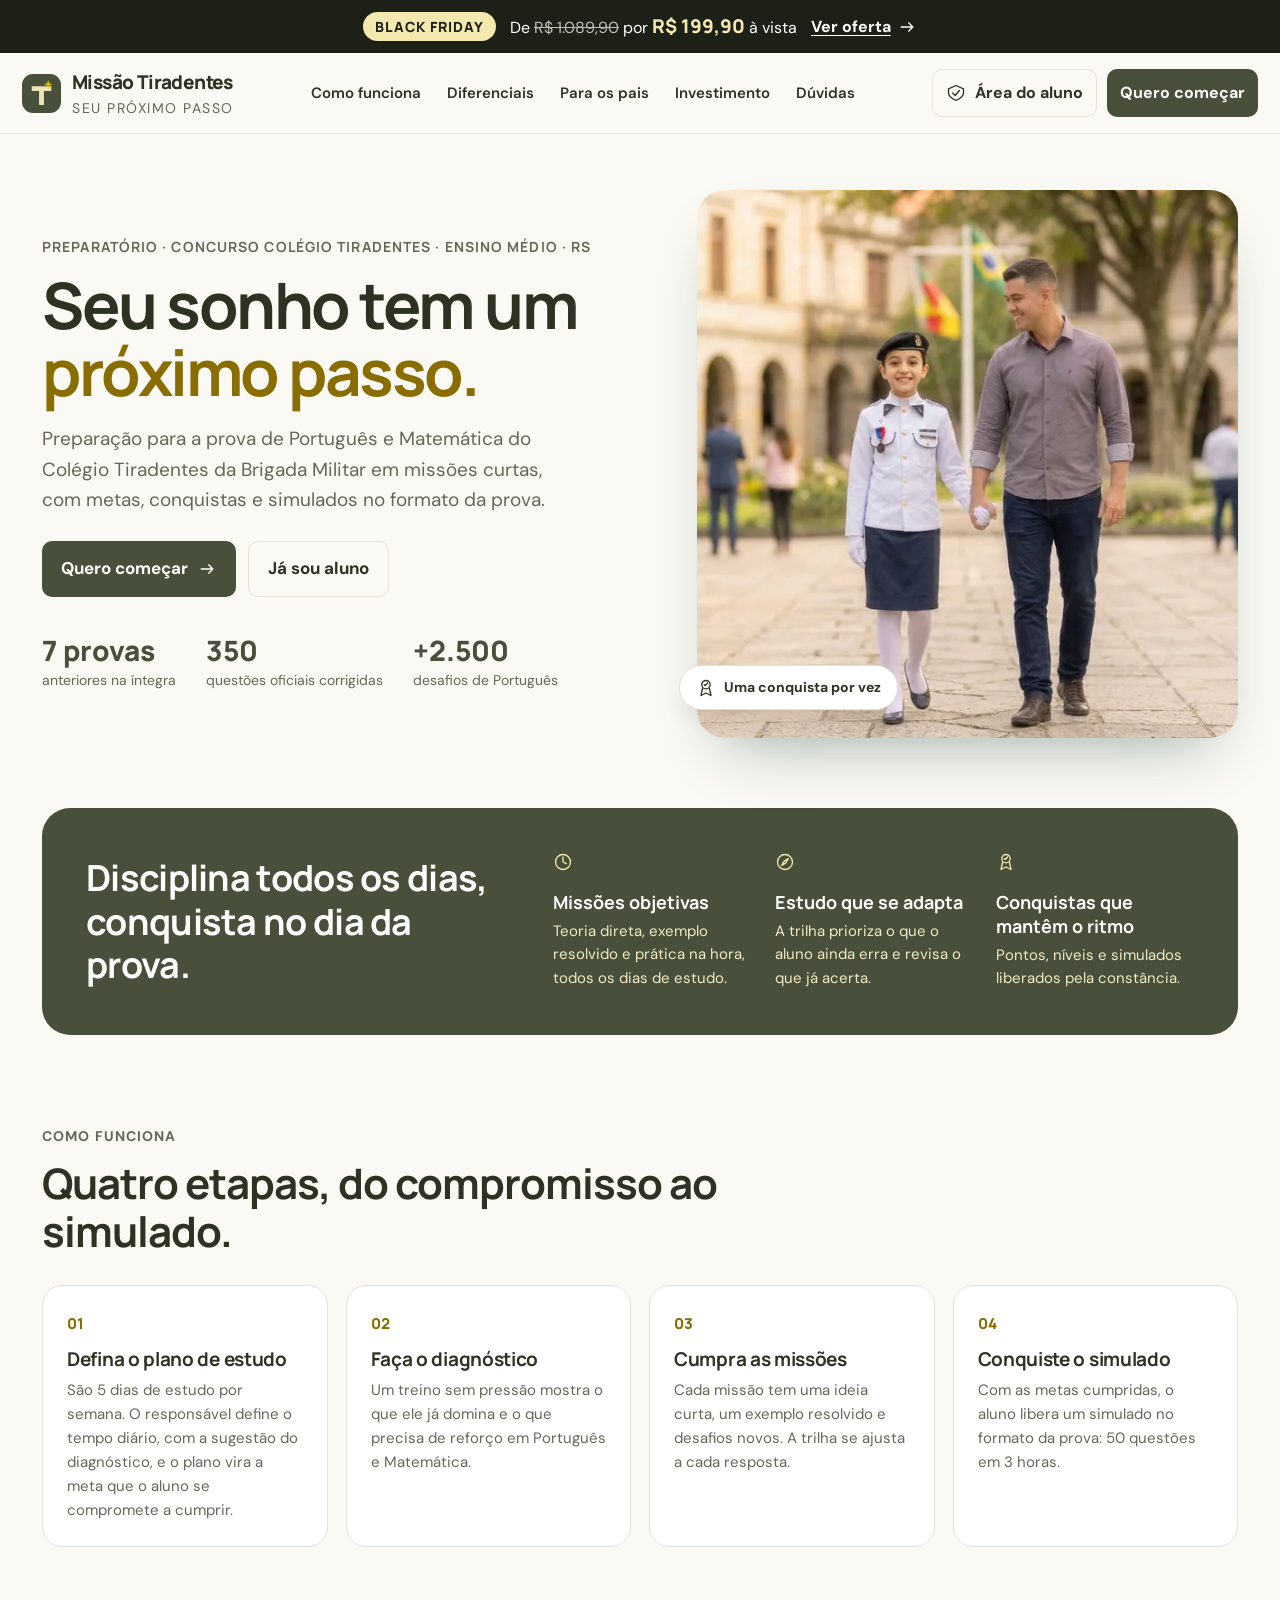
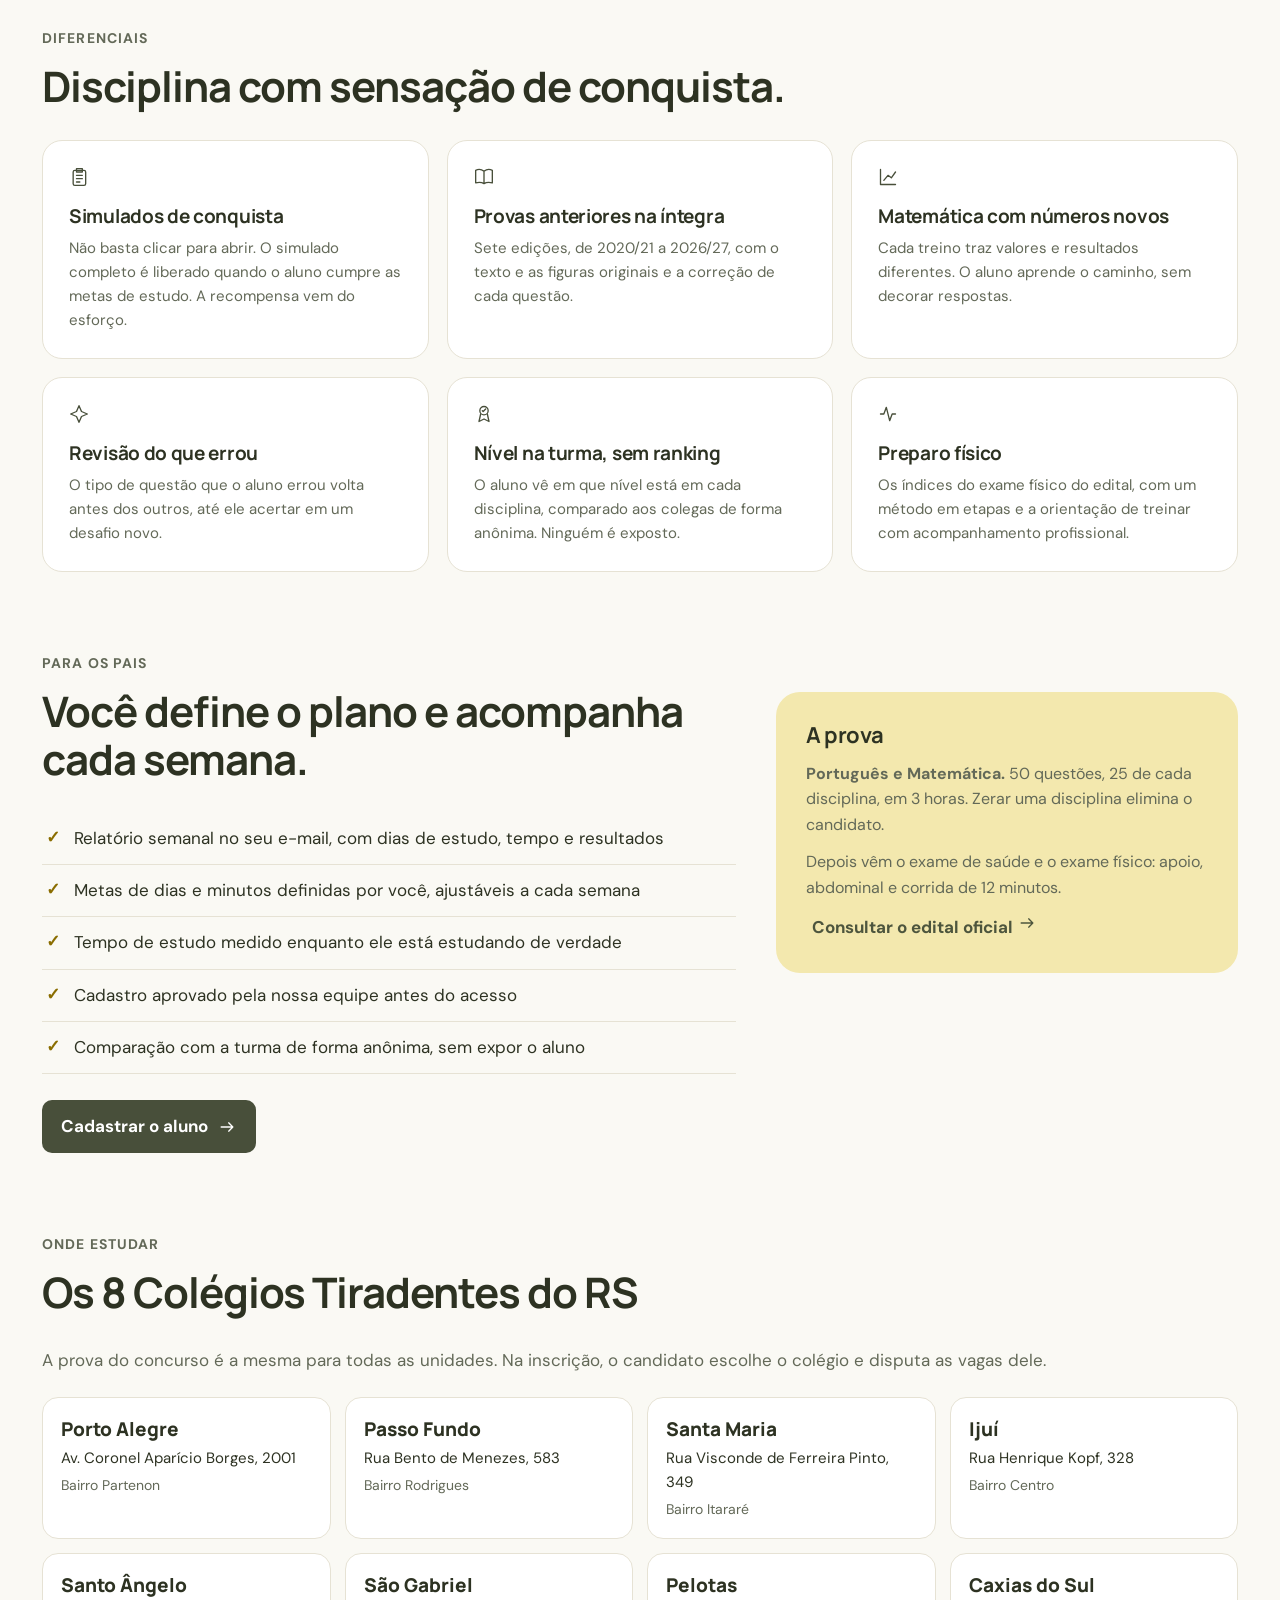
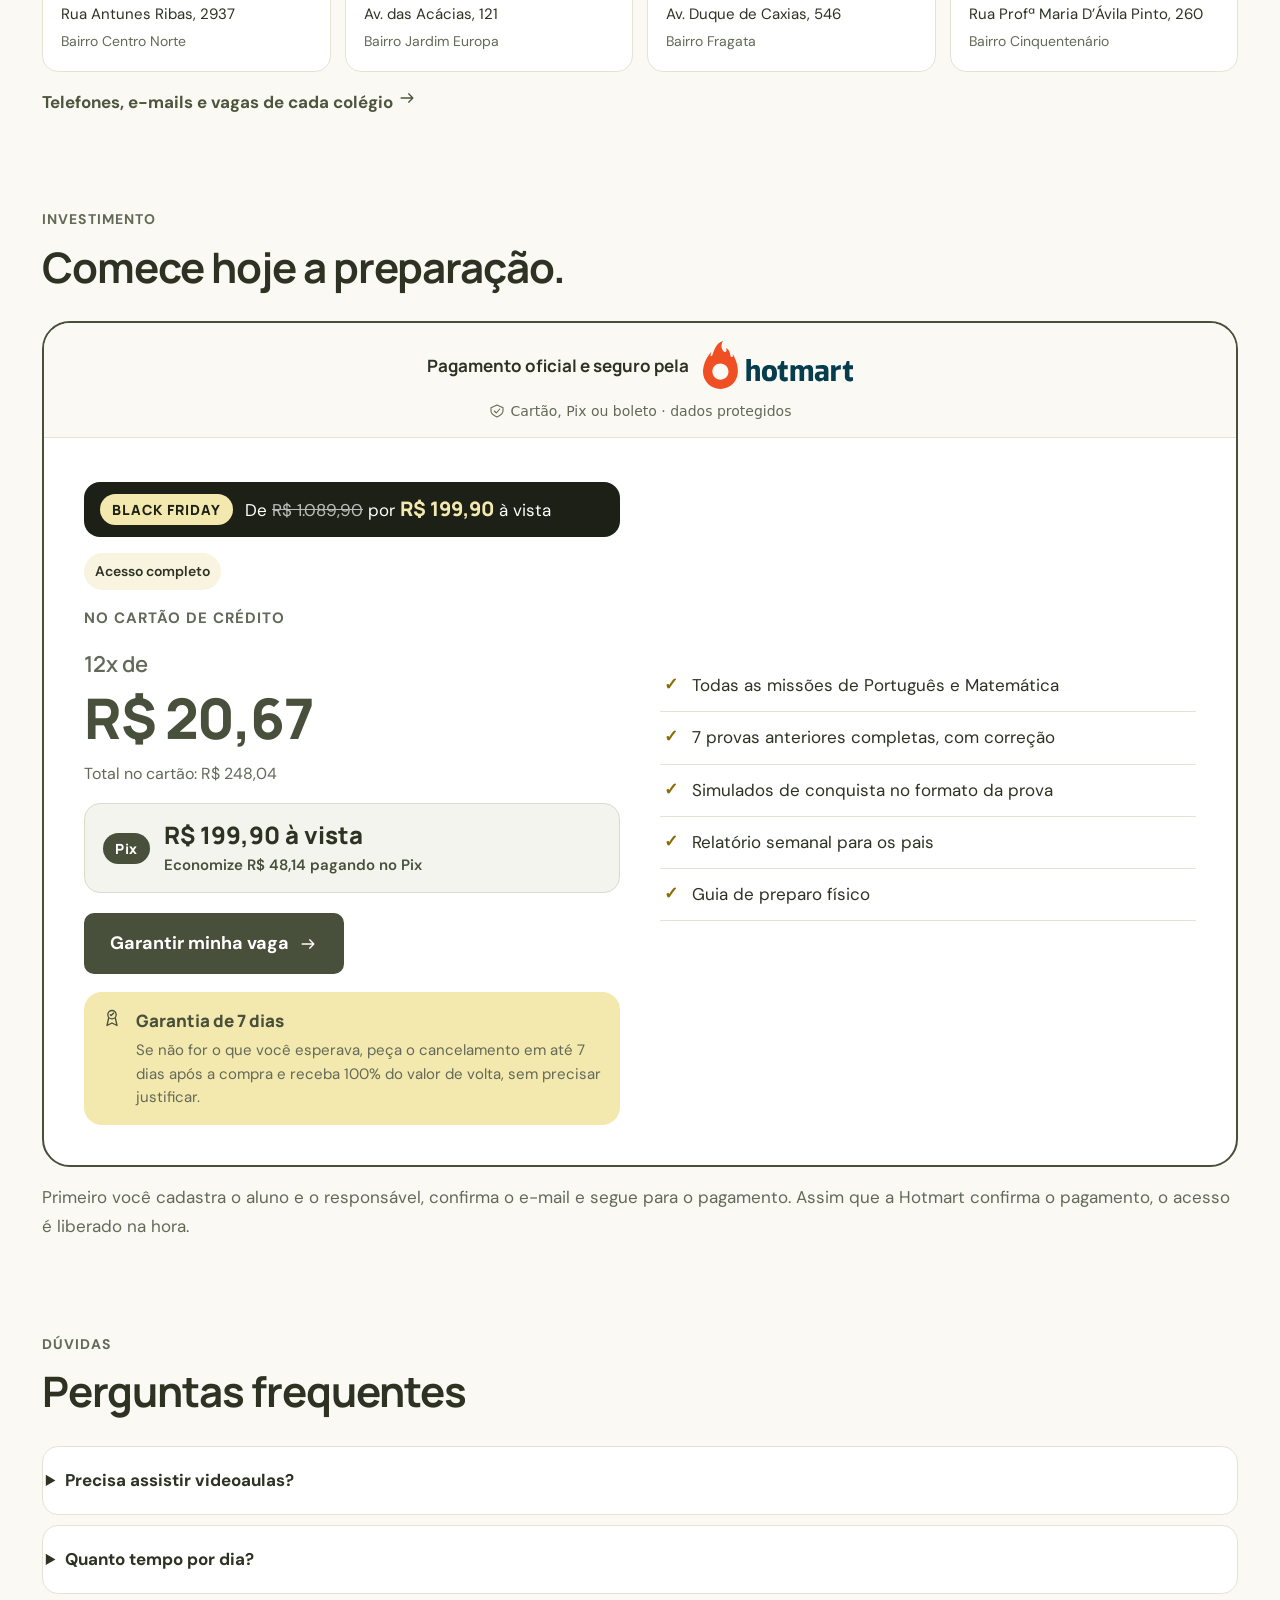
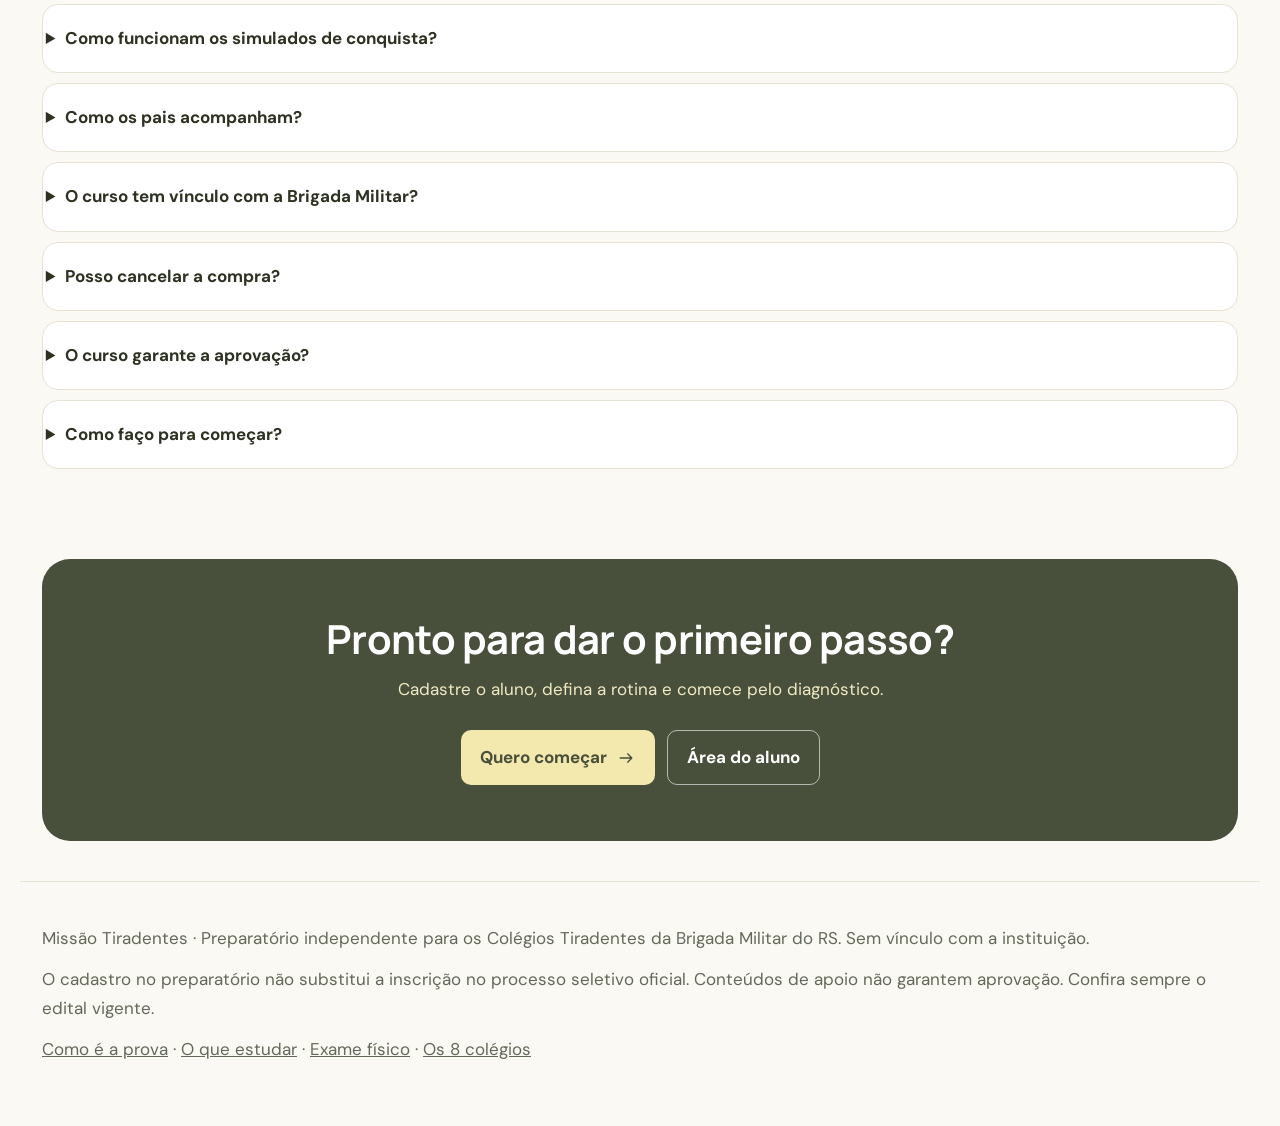
==== commit c9110066: "Os 8 Colégios Tiradentes do RS Co-Authored-By: Claude Opus 5.5 <noreply@anthropic.com>" ====
--- a/index.html
+++ b/index.html
@@ -10,6 +10,6 @@
 <meta property="og:image" content="https://missaotiradentes.com.br/capa.jpg"><meta property="og:image:width" content="1000"><meta property="og:image:height" content="1012"><meta property="og:image:alt" content="Aluna com o uniforme de gala do Colégio Tiradentes caminhando com o pai em frente ao colégio">
 <meta name="twitter:card" content="summary_large_image"><meta name="twitter:title" content="Preparatório para o Concurso do Colégio Tiradentes (Brigada Militar RS) | Missão Tiradentes"><meta name="twitter:description" content="Preparatório online para o concurso do Colégio Tiradentes da Brigada Militar (RS): Português e Matemática em missões curtas, 7 provas anteriores corrigidas e simulados no formato da prova."><meta name="twitter:image" content="https://missaotiradentes.com.br/capa.jpg">
 <link rel="icon" href="icon.svg" type="image/svg+xml"><link rel="preload" as="image" href="capa-600.webp" imagesrcset="capa-600.webp 600w, capa.webp 1000w" imagesizes="(max-width: 760px) 92vw, 46vw">
-<link rel="stylesheet" href="style.css?v=20261121b">
+<link rel="stylesheet" href="style.css?v=20261121c">
 <script type="application/ld+json">{"@context":"https://schema.org","@graph":[{"@type":"Organization","@id":"https://missaotiradentes.com.br/#org","name":"Missão Tiradentes","url":"https://missaotiradentes.com.br/","logo":"https://missaotiradentes.com.br/icon.svg","description":"Preparatório independente para o processo seletivo dos Colégios Tiradentes da Brigada Militar do Rio Grande do Sul."},{"@type":"WebSite","@id":"https://missaotiradentes.com.br/#site","url":"https://missaotiradentes.com.br/","name":"Missão Tiradentes","inLanguage":"pt-BR","publisher":{"@id":"https://missaotiradentes.com.br/#org"}},{"@type":"Course","@id":"https://missaotiradentes.com.br/#curso","name":"Preparatório para o Colégio Tiradentes da Brigada Militar (RS)","description":"Preparatório online para o concurso do Colégio Tiradentes da Brigada Militar (RS): Português e Matemática em missões curtas, 7 provas anteriores corrigidas e simulados no formato da prova.","inLanguage":"pt-BR","provider":{"@id":"https://missaotiradentes.com.br/#org"},"educationalLevel":"Ingresso no Ensino Médio","teaches":["Língua Portuguesa","Matemática"],"image":"https://missaotiradentes.com.br/capa.jpg","offers":{"@type":"Offer","category":"Paid","price":"199.90","priceCurrency":"BRL","url":"https://missaotiradentes.com.br/#lp-preco","availability":"https://schema.org/InStock"},"hasCourseInstance":{"@type":"CourseInstance","courseMode":"Online"}},{"@type":"FAQPage","mainEntity":[{"@type":"Question","name":"Precisa assistir videoaulas?","acceptedAnswer":{"@type":"Answer","text":"Não. O estudo acontece em missões curtas e práticas: explicação objetiva, exemplo resolvido e exercício na hora. O aluno aprende fazendo, no ritmo combinado com a família."}},{"@type":"Question","name":"Quanto tempo por dia?","acceptedAnswer":{"@type":"Answer","text":"O plano tem 5 dias de estudo por semana. O diagnóstico sugere 30, 40 ou 50 minutos por dia, conforme o resultado do aluno, e o responsável confirma ou ajusta. O plano pode mudar a cada semana."}},{"@type":"Question","name":"Como os pais acompanham?","acceptedAnswer":{"@type":"Answer","text":"Toda semana o responsável recebe por e-mail um relatório com as metas, os dias de prática, o tempo de estudo e os resultados das atividades."}},{"@type":"Question","name":"O curso tem vínculo com a Brigada Militar?","acceptedAnswer":{"@type":"Answer","text":"Não. A Missão Tiradentes é um preparatório independente. A inscrição no processo seletivo é feita pelos canais oficiais do Colégio Tiradentes."}},{"@type":"Question","name":"Posso cancelar a compra?","acceptedAnswer":{"@type":"Answer","text":"Sim. Você tem 7 dias de garantia: se não ficar satisfeito, peça o cancelamento pela Hotmart dentro desse prazo e receba 100% do valor de volta."}},{"@type":"Question","name":"O curso garante a aprovação?","acceptedAnswer":{"@type":"Answer","text":"Nenhum curso pode garantir aprovação. O que oferecemos é um método para estudar com regularidade e chegar à prova sabendo onde estão os pontos fortes e as dúvidas."}}]}]}</script>
-</head><body><a class="skip" href="#main">Pular para o conteúdo</a><div id="app"><!--lp--><div class="lp"><a class="lp-promo-bar" href="#lp-preco"><strong>Black Friday</strong><span>De <s>R$ 1.089,90</s> por <b>R$ 199,90</b> à vista</span><em>Ver oferta <span class="ico"><svg viewBox="0 0 24 24" fill="none" stroke="currentColor" stroke-width="1.6" stroke-linecap="round" stroke-linejoin="round"><path d="M5 12h14m-5-5 5 5-5 5"/></svg></span></em></a><header class="lp-nav"><a href="#" class="brand" data-action="home"><img src="icon.svg" alt=""><span>Missão Tiradentes<small>Seu próximo passo</small></span></a><nav aria-label="Seções"><a href="#lp-metodo">Como funciona</a><a href="#lp-diferenciais">Diferenciais</a><a href="#lp-pais">Para os pais</a><a href="#lp-preco">Investimento</a><a href="#lp-duvidas">Dúvidas</a></nav><div class="lp-nav-btns"><button class="btn outline small" data-auth="login"><span class="ico"><svg viewBox="0 0 24 24" fill="none" stroke="currentColor" stroke-width="1.6" stroke-linecap="round" stroke-linejoin="round"><path d="M12 3 3 7v5c0 5 9 9 9 9s9-4 9-9V7zM8 12l3 3 5-6"/></svg></span> Área do aluno</button><button class="btn small" data-auth="signup">Quero começar</button></div></header><main id="main"><section class="lp-hero"><div class="lp-hero-text"><h1><span class="eyebrow lp-kicker">Preparatório · Concurso Colégio Tiradentes · Ensino Médio · RS</span>Seu sonho tem um <em>próximo passo.</em></h1><p>Preparação para a prova de Português e Matemática do Colégio Tiradentes da Brigada Militar em missões curtas, com metas, conquistas e simulados no formato da prova.</p><div class="lp-actions"><a class="btn" href="#lp-preco">Quero começar <span class="ico"><svg viewBox="0 0 24 24" fill="none" stroke="currentColor" stroke-width="1.6" stroke-linecap="round" stroke-linejoin="round"><path d="M5 12h14m-5-5 5 5-5 5"/></svg></span></a><button class="btn outline" data-auth="login">Já sou aluno</button></div><ul class="lp-proof"><li><strong>7 provas</strong><span>anteriores na íntegra</span></li><li><strong>350</strong><span>questões oficiais corrigidas</span></li><li><strong>+2.500</strong><span>desafios de Português</span></li></ul></div><figure class="lp-photo"><picture><source type="image/webp" srcset="capa-600.webp 600w, capa.webp 1000w" sizes="(max-width: 760px) 92vw, 46vw"><img src="capa.jpg" width="1000" height="1012" alt="Aluna com o uniforme de gala do Colégio Tiradentes caminhando de mãos dadas com o pai em frente ao colégio" fetchpriority="high"></picture><figcaption><span class="ico"><svg viewBox="0 0 24 24" fill="none" stroke="currentColor" stroke-width="1.6" stroke-linecap="round" stroke-linejoin="round"><circle cx="12" cy="8" r="5"/><path d="m8 12-2 9 6-3 6 3-2-9M10 8l1 1 3-3"/></svg></span> Uma conquista por vez</figcaption></figure></section><section class="lp-band"><div><h2>Disciplina todos os dias, conquista no dia da prova.</h2></div><div class="lp-band-grid"><div><span class="ico"><svg viewBox="0 0 24 24" fill="none" stroke="currentColor" stroke-width="1.6" stroke-linecap="round" stroke-linejoin="round"><circle cx="12" cy="12" r="9"/><path d="M12 6v6l4 2"/></svg></span><strong>Missões objetivas</strong><p>Teoria direta, exemplo resolvido e prática na hora, todos os dias de estudo.</p></div><div><span class="ico"><svg viewBox="0 0 24 24" fill="none" stroke="currentColor" stroke-width="1.6" stroke-linecap="round" stroke-linejoin="round"><circle cx="12" cy="12" r="9"/><path d="m16 8-3 5-5 3 3-5z"/></svg></span><strong>Estudo que se adapta</strong><p>A trilha prioriza o que o aluno ainda erra e revisa o que já acerta.</p></div><div><span class="ico"><svg viewBox="0 0 24 24" fill="none" stroke="currentColor" stroke-width="1.6" stroke-linecap="round" stroke-linejoin="round"><circle cx="12" cy="8" r="5"/><path d="m8 12-2 9 6-3 6 3-2-9M10 8l1 1 3-3"/></svg></span><strong>Conquistas que mantêm o ritmo</strong><p>Pontos, níveis e simulados liberados pela constância.</p></div></div></section><section id="lp-metodo" class="lp-section"><div class="eyebrow">Como funciona</div><h2>Quatro etapas, do compromisso ao simulado.</h2><ol class="lp-steps"><li><span>01</span><h3>Defina o plano de estudo</h3><p>São 5 dias de estudo por semana. O responsável define o tempo diário, com a sugestão do diagnóstico, e o plano vira a meta que o aluno se compromete a cumprir.</p></li><li><span>02</span><h3>Faça o diagnóstico</h3><p>Um treino sem pressão mostra o que ele já domina e o que precisa de reforço em Português e Matemática.</p></li><li><span>03</span><h3>Cumpra as missões</h3><p>Cada missão tem uma ideia curta, um exemplo resolvido e desafios novos. A trilha se ajusta a cada resposta.</p></li><li><span>04</span><h3>Conquiste o simulado</h3><p>Com as metas cumpridas, o aluno libera um simulado no formato da prova: 50 questões em 3 horas.</p></li></ol></section><section id="lp-diferenciais" class="lp-section"><div class="eyebrow">Diferenciais</div><h2>Disciplina com sensação de conquista.</h2><div class="lp-grid"><article class="lp-card"><span class="ico"><svg viewBox="0 0 24 24" fill="none" stroke="currentColor" stroke-width="1.6" stroke-linecap="round" stroke-linejoin="round"><rect x="5" y="4" width="15" height="18" rx="2"/><path d="M9 2h7v4H9zM9 10h7M9 14h7M9 18h4"/></svg></span><h3>Simulados de conquista</h3><p>Não basta clicar para abrir. O simulado completo é liberado quando o aluno cumpre as metas de estudo. A recompensa vem do esforço.</p></article><article class="lp-card"><span class="ico"><svg viewBox="0 0 24 24" fill="none" stroke="currentColor" stroke-width="1.6" stroke-linecap="round" stroke-linejoin="round"><path d="M12 5C8 2 4 3 2 4v15c4-1 7-1 10 1 3-2 6-2 10-1V4c-2-1-6-2-10 1zM12 5v15"/></svg></span><h3>Provas anteriores na íntegra</h3><p>Sete edições, de 2020/21 a 2026/27, com o texto e as figuras originais e a correção de cada questão.</p></article><article class="lp-card"><span class="ico"><svg viewBox="0 0 24 24" fill="none" stroke="currentColor" stroke-width="1.6" stroke-linecap="round" stroke-linejoin="round"><path d="M3 3v18h18M7 16l5-6 4 3 5-7"/></svg></span><h3>Matemática com números novos</h3><p>Cada treino traz valores e resultados diferentes. O aluno aprende o caminho, sem decorar respostas.</p></article><article class="lp-card"><span class="ico"><svg viewBox="0 0 24 24" fill="none" stroke="currentColor" stroke-width="1.6" stroke-linecap="round" stroke-linejoin="round"><path d="m12 2 3 7 7 3-7 3-3 7-3-7-7-3 7-3z"/></svg></span><h3>Revisão do que errou</h3><p>O tipo de questão que o aluno errou volta antes dos outros, até ele acertar em um desafio novo.</p></article><article class="lp-card"><span class="ico"><svg viewBox="0 0 24 24" fill="none" stroke="currentColor" stroke-width="1.6" stroke-linecap="round" stroke-linejoin="round"><circle cx="12" cy="8" r="5"/><path d="m8 12-2 9 6-3 6 3-2-9M10 8l1 1 3-3"/></svg></span><h3>Nível na turma, sem ranking</h3><p>O aluno vê em que nível está em cada disciplina, comparado aos colegas de forma anônima. Ninguém é exposto.</p></article><article class="lp-card"><span class="ico"><svg viewBox="0 0 24 24" fill="none" stroke="currentColor" stroke-width="1.6" stroke-linecap="round" stroke-linejoin="round"><path d="M3 12h4l3-8 4 16 3-8h4"/></svg></span><h3>Preparo físico</h3><p>Os índices do exame físico do edital, com um método em etapas e a orientação de treinar com acompanhamento profissional.</p></article></div></section><section id="lp-pais" class="lp-section lp-parents"><div><div class="eyebrow">Para os pais</div><h2>Você define o plano e acompanha cada semana.</h2><ul class="lp-list"><li>Relatório semanal no seu e-mail, com dias de estudo, tempo e resultados</li><li>Metas de dias e minutos definidas por você, ajustáveis a cada semana</li><li>Tempo de estudo medido enquanto ele está estudando de verdade</li><li>Cadastro aprovado pela nossa equipe antes do acesso</li><li>Comparação com a turma de forma anônima, sem expor o aluno</li></ul><button class="btn" data-auth="signup">Cadastrar o aluno <span class="ico"><svg viewBox="0 0 24 24" fill="none" stroke="currentColor" stroke-width="1.6" stroke-linecap="round" stroke-linejoin="round"><path d="M5 12h14m-5-5 5 5-5 5"/></svg></span></button></div><aside class="lp-exam"><h3>A prova</h3><p><strong>Português e Matemática.</strong> 50 questões, 25 de cada disciplina, em 3 horas. Zerar uma disciplina elimina o candidato.</p><p>Depois vêm o exame de saúde e o exame físico: apoio, abdominal e corrida de 12 minutos.</p><button class="link" data-action="public-guide">Consultar o edital oficial <span class="ico"><svg viewBox="0 0 24 24" fill="none" stroke="currentColor" stroke-width="1.6" stroke-linecap="round" stroke-linejoin="round"><path d="M5 12h14m-5-5 5 5-5 5"/></svg></span></button></aside></section><section id="lp-preco" class="lp-section lp-offer"><div class="eyebrow">Investimento</div><h2>Comece hoje a preparação.</h2><div class="lp-offer-card"><div class="lp-hotmart"><span>Pagamento oficial e seguro pela</span><img src="hotmart-logo.svg" width="148" height="48" alt="Hotmart"><small><span class="ico"><svg viewBox="0 0 24 24" fill="none" stroke="currentColor" stroke-width="1.6" stroke-linecap="round" stroke-linejoin="round"><path d="M12 3 3 7v5c0 5 9 9 9 9s9-4 9-9V7zM8 12l3 3 5-6"/></svg></span>Cartão, Pix ou boleto · dados protegidos</small></div><div><div class="lp-promo"><span class="lp-promo-tag">Black Friday</span><p>De <s>R$ 1.089,90</s> por <strong>R$ 199,90</strong> à vista</p></div><span class="pill">Acesso completo</span><p class="lp-offer-kicker">no cartão de crédito</p><p class="lp-offer-installments">12x de <strong>R$ 20,67</strong></p><p class="lp-offer-total">Total no cartão: R$ 248,04</p><div class="lp-offer-pix"><span class="lp-pix-tag">Pix</span><div><strong>R$ 199,90 à vista</strong><span>Economize R$ 48,14 pagando no Pix</span></div></div><button class="btn lp-offer-btn" data-auth="signup">Garantir minha vaga <span class="ico"><svg viewBox="0 0 24 24" fill="none" stroke="currentColor" stroke-width="1.6" stroke-linecap="round" stroke-linejoin="round"><path d="M5 12h14m-5-5 5 5-5 5"/></svg></span></button><div class="lp-guarantee"><span class="ico"><svg viewBox="0 0 24 24" fill="none" stroke="currentColor" stroke-width="1.6" stroke-linecap="round" stroke-linejoin="round"><circle cx="12" cy="8" r="5"/><path d="m8 12-2 9 6-3 6 3-2-9M10 8l1 1 3-3"/></svg></span><div><strong>Garantia de 7 dias</strong><p>Se não for o que você esperava, peça o cancelamento em até 7 dias após a compra e receba 100% do valor de volta, sem precisar justificar.</p></div></div></div><ul class="lp-list"><li>Todas as missões de Português e Matemática</li><li>7 provas anteriores completas, com correção</li><li>Simulados de conquista no formato da prova</li><li>Relatório semanal para os pais</li><li>Guia de preparo físico</li></ul></div><p class="muted">Primeiro você cadastra o aluno e o responsável, confirma o e-mail e segue para o pagamento. Assim que a Hotmart confirma o pagamento, o acesso é liberado na hora.</p></section><section id="lp-duvidas" class="lp-section"><div class="eyebrow">Dúvidas</div><h2>Perguntas frequentes</h2><div class="lp-faq"><details><summary>Precisa assistir videoaulas?</summary><p>Não. O estudo acontece em missões curtas e práticas: explicação objetiva, exemplo resolvido e exercício na hora. O aluno aprende fazendo, no ritmo combinado com a família.</p></details><details><summary>Quanto tempo por dia?</summary><p>O plano tem 5 dias de estudo por semana. O diagnóstico sugere 30, 40 ou 50 minutos por dia, conforme o resultado do aluno, e o responsável confirma ou ajusta. O plano pode mudar a cada semana.</p></details><details><summary>Como funcionam os simulados de conquista?</summary><p>O primeiro é liberado depois do diagnóstico, de cinco aulas praticadas e dos dias de estudo do compromisso. Os seguintes pedem nova constância e uma semana de intervalo. Cada simulado tem 25 questões de Português e 25 de Matemática, inéditas para o aluno, em até 3 horas.</p></details><details><summary>Como os pais acompanham?</summary><p>Toda semana o responsável recebe por e-mail um relatório com as metas, os dias de prática, o tempo de estudo e os resultados das atividades.</p></details><details><summary>O curso tem vínculo com a Brigada Militar?</summary><p>Não. A Missão Tiradentes é um preparatório independente. A inscrição no processo seletivo é feita pelos canais oficiais do Colégio Tiradentes.</p></details><details><summary>Posso cancelar a compra?</summary><p>Sim. Você tem 7 dias de garantia: se não ficar satisfeito, peça o cancelamento pela Hotmart dentro desse prazo e receba 100% do valor de volta.</p></details><details><summary>O curso garante a aprovação?</summary><p>Nenhum curso pode garantir aprovação. O que oferecemos é um método para estudar com regularidade e chegar à prova sabendo onde estão os pontos fortes e as dúvidas.</p></details><details><summary>Como faço para começar?</summary><p>Clique em "Quero começar" e preencha os dados do aluno e do responsável. Depois de confirmar o e-mail do responsável, você segue para o pagamento na Hotmart. Com o pagamento confirmado, o acesso é liberado na hora.</p></details></div></section><section class="lp-final"><h2>Pronto para dar o primeiro passo?</h2><p>Cadastre o aluno, defina a rotina e comece pelo diagnóstico.</p><div class="lp-actions"><a class="btn light" href="#lp-preco">Quero começar <span class="ico"><svg viewBox="0 0 24 24" fill="none" stroke="currentColor" stroke-width="1.6" stroke-linecap="round" stroke-linejoin="round"><path d="M5 12h14m-5-5 5 5-5 5"/></svg></span></a><button class="btn outline light-outline" data-auth="login">Área do aluno</button></div></section></main><footer class="lp-footer"><p>Missão Tiradentes · Preparatório independente para os Colégios Tiradentes da Brigada Militar do RS. Sem vínculo com a instituição.</p><p>O cadastro no preparatório não substitui a inscrição no processo seletivo oficial. Conteúdos de apoio não garantem aprovação. Confira sempre o edital vigente.</p><p class="lp-links"><a href="prova-colegio-tiradentes.html">Como é a prova</a> · <a href="conteudo-prova-colegio-tiradentes.html">O que estudar</a> · <a href="exame-fisico-colegio-tiradentes.html">Exame físico</a></p></footer></div><!--/lp--></div><div id="toast" role="status" aria-live="polite"></div><dialog id="modal"></dialog><script src="config.js?v=20261121b"></script><script src="analytics.js?v=20261121b" defer></script><script src="app.js?v=20261121b" defer></script></body></html>
+</head><body><a class="skip" href="#main">Pular para o conteúdo</a><div id="app"><!--lp--><div class="lp"><a class="lp-promo-bar" href="#lp-preco"><strong>Black Friday</strong><span>De <s>R$ 1.089,90</s> por <b>R$ 199,90</b> à vista</span><em>Ver oferta <span class="ico"><svg viewBox="0 0 24 24" fill="none" stroke="currentColor" stroke-width="1.6" stroke-linecap="round" stroke-linejoin="round"><path d="M5 12h14m-5-5 5 5-5 5"/></svg></span></em></a><header class="lp-nav"><a href="#" class="brand" data-action="home"><img src="icon.svg" alt=""><span>Missão Tiradentes<small>Seu próximo passo</small></span></a><nav aria-label="Seções"><a href="#lp-metodo">Como funciona</a><a href="#lp-diferenciais">Diferenciais</a><a href="#lp-pais">Para os pais</a><a href="#lp-preco">Investimento</a><a href="#lp-duvidas">Dúvidas</a></nav><div class="lp-nav-btns"><button class="btn outline small" data-auth="login"><span class="ico"><svg viewBox="0 0 24 24" fill="none" stroke="currentColor" stroke-width="1.6" stroke-linecap="round" stroke-linejoin="round"><path d="M12 3 3 7v5c0 5 9 9 9 9s9-4 9-9V7zM8 12l3 3 5-6"/></svg></span> Área do aluno</button><button class="btn small" data-auth="signup">Quero começar</button></div></header><main id="main"><section class="lp-hero"><div class="lp-hero-text"><h1><span class="eyebrow lp-kicker">Preparatório · Concurso Colégio Tiradentes · Ensino Médio · RS</span>Seu sonho tem um <em>próximo passo.</em></h1><p>Preparação para a prova de Português e Matemática do Colégio Tiradentes da Brigada Militar em missões curtas, com metas, conquistas e simulados no formato da prova.</p><div class="lp-actions"><a class="btn" href="#lp-preco">Quero começar <span class="ico"><svg viewBox="0 0 24 24" fill="none" stroke="currentColor" stroke-width="1.6" stroke-linecap="round" stroke-linejoin="round"><path d="M5 12h14m-5-5 5 5-5 5"/></svg></span></a><button class="btn outline" data-auth="login">Já sou aluno</button></div><ul class="lp-proof"><li><strong>7 provas</strong><span>anteriores na íntegra</span></li><li><strong>350</strong><span>questões oficiais corrigidas</span></li><li><strong>+2.500</strong><span>desafios de Português</span></li></ul></div><figure class="lp-photo"><picture><source type="image/webp" srcset="capa-600.webp 600w, capa.webp 1000w" sizes="(max-width: 760px) 92vw, 46vw"><img src="capa.jpg" width="1000" height="1012" alt="Aluna com o uniforme de gala do Colégio Tiradentes caminhando de mãos dadas com o pai em frente ao colégio" fetchpriority="high"></picture><figcaption><span class="ico"><svg viewBox="0 0 24 24" fill="none" stroke="currentColor" stroke-width="1.6" stroke-linecap="round" stroke-linejoin="round"><circle cx="12" cy="8" r="5"/><path d="m8 12-2 9 6-3 6 3-2-9M10 8l1 1 3-3"/></svg></span> Uma conquista por vez</figcaption></figure></section><section class="lp-band"><div><h2>Disciplina todos os dias, conquista no dia da prova.</h2></div><div class="lp-band-grid"><div><span class="ico"><svg viewBox="0 0 24 24" fill="none" stroke="currentColor" stroke-width="1.6" stroke-linecap="round" stroke-linejoin="round"><circle cx="12" cy="12" r="9"/><path d="M12 6v6l4 2"/></svg></span><strong>Missões objetivas</strong><p>Teoria direta, exemplo resolvido e prática na hora, todos os dias de estudo.</p></div><div><span class="ico"><svg viewBox="0 0 24 24" fill="none" stroke="currentColor" stroke-width="1.6" stroke-linecap="round" stroke-linejoin="round"><circle cx="12" cy="12" r="9"/><path d="m16 8-3 5-5 3 3-5z"/></svg></span><strong>Estudo que se adapta</strong><p>A trilha prioriza o que o aluno ainda erra e revisa o que já acerta.</p></div><div><span class="ico"><svg viewBox="0 0 24 24" fill="none" stroke="currentColor" stroke-width="1.6" stroke-linecap="round" stroke-linejoin="round"><circle cx="12" cy="8" r="5"/><path d="m8 12-2 9 6-3 6 3-2-9M10 8l1 1 3-3"/></svg></span><strong>Conquistas que mantêm o ritmo</strong><p>Pontos, níveis e simulados liberados pela constância.</p></div></div></section><section id="lp-metodo" class="lp-section"><div class="eyebrow">Como funciona</div><h2>Quatro etapas, do compromisso ao simulado.</h2><ol class="lp-steps"><li><span>01</span><h3>Defina o plano de estudo</h3><p>São 5 dias de estudo por semana. O responsável define o tempo diário, com a sugestão do diagnóstico, e o plano vira a meta que o aluno se compromete a cumprir.</p></li><li><span>02</span><h3>Faça o diagnóstico</h3><p>Um treino sem pressão mostra o que ele já domina e o que precisa de reforço em Português e Matemática.</p></li><li><span>03</span><h3>Cumpra as missões</h3><p>Cada missão tem uma ideia curta, um exemplo resolvido e desafios novos. A trilha se ajusta a cada resposta.</p></li><li><span>04</span><h3>Conquiste o simulado</h3><p>Com as metas cumpridas, o aluno libera um simulado no formato da prova: 50 questões em 3 horas.</p></li></ol></section><section id="lp-diferenciais" class="lp-section"><div class="eyebrow">Diferenciais</div><h2>Disciplina com sensação de conquista.</h2><div class="lp-grid"><article class="lp-card"><span class="ico"><svg viewBox="0 0 24 24" fill="none" stroke="currentColor" stroke-width="1.6" stroke-linecap="round" stroke-linejoin="round"><rect x="5" y="4" width="15" height="18" rx="2"/><path d="M9 2h7v4H9zM9 10h7M9 14h7M9 18h4"/></svg></span><h3>Simulados de conquista</h3><p>Não basta clicar para abrir. O simulado completo é liberado quando o aluno cumpre as metas de estudo. A recompensa vem do esforço.</p></article><article class="lp-card"><span class="ico"><svg viewBox="0 0 24 24" fill="none" stroke="currentColor" stroke-width="1.6" stroke-linecap="round" stroke-linejoin="round"><path d="M12 5C8 2 4 3 2 4v15c4-1 7-1 10 1 3-2 6-2 10-1V4c-2-1-6-2-10 1zM12 5v15"/></svg></span><h3>Provas anteriores na íntegra</h3><p>Sete edições, de 2020/21 a 2026/27, com o texto e as figuras originais e a correção de cada questão.</p></article><article class="lp-card"><span class="ico"><svg viewBox="0 0 24 24" fill="none" stroke="currentColor" stroke-width="1.6" stroke-linecap="round" stroke-linejoin="round"><path d="M3 3v18h18M7 16l5-6 4 3 5-7"/></svg></span><h3>Matemática com números novos</h3><p>Cada treino traz valores e resultados diferentes. O aluno aprende o caminho, sem decorar respostas.</p></article><article class="lp-card"><span class="ico"><svg viewBox="0 0 24 24" fill="none" stroke="currentColor" stroke-width="1.6" stroke-linecap="round" stroke-linejoin="round"><path d="m12 2 3 7 7 3-7 3-3 7-3-7-7-3 7-3z"/></svg></span><h3>Revisão do que errou</h3><p>O tipo de questão que o aluno errou volta antes dos outros, até ele acertar em um desafio novo.</p></article><article class="lp-card"><span class="ico"><svg viewBox="0 0 24 24" fill="none" stroke="currentColor" stroke-width="1.6" stroke-linecap="round" stroke-linejoin="round"><circle cx="12" cy="8" r="5"/><path d="m8 12-2 9 6-3 6 3-2-9M10 8l1 1 3-3"/></svg></span><h3>Nível na turma, sem ranking</h3><p>O aluno vê em que nível está em cada disciplina, comparado aos colegas de forma anônima. Ninguém é exposto.</p></article><article class="lp-card"><span class="ico"><svg viewBox="0 0 24 24" fill="none" stroke="currentColor" stroke-width="1.6" stroke-linecap="round" stroke-linejoin="round"><path d="M3 12h4l3-8 4 16 3-8h4"/></svg></span><h3>Preparo físico</h3><p>Os índices do exame físico do edital, com um método em etapas e a orientação de treinar com acompanhamento profissional.</p></article></div></section><section id="lp-pais" class="lp-section lp-parents"><div><div class="eyebrow">Para os pais</div><h2>Você define o plano e acompanha cada semana.</h2><ul class="lp-list"><li>Relatório semanal no seu e-mail, com dias de estudo, tempo e resultados</li><li>Metas de dias e minutos definidas por você, ajustáveis a cada semana</li><li>Tempo de estudo medido enquanto ele está estudando de verdade</li><li>Cadastro aprovado pela nossa equipe antes do acesso</li><li>Comparação com a turma de forma anônima, sem expor o aluno</li></ul><button class="btn" data-auth="signup">Cadastrar o aluno <span class="ico"><svg viewBox="0 0 24 24" fill="none" stroke="currentColor" stroke-width="1.6" stroke-linecap="round" stroke-linejoin="round"><path d="M5 12h14m-5-5 5 5-5 5"/></svg></span></button></div><aside class="lp-exam"><h3>A prova</h3><p><strong>Português e Matemática.</strong> 50 questões, 25 de cada disciplina, em 3 horas. Zerar uma disciplina elimina o candidato.</p><p>Depois vêm o exame de saúde e o exame físico: apoio, abdominal e corrida de 12 minutos.</p><button class="link" data-action="public-guide">Consultar o edital oficial <span class="ico"><svg viewBox="0 0 24 24" fill="none" stroke="currentColor" stroke-width="1.6" stroke-linecap="round" stroke-linejoin="round"><path d="M5 12h14m-5-5 5 5-5 5"/></svg></span></button></aside></section><section id="lp-colegios" class="lp-section"><div class="eyebrow">Onde estudar</div><h2>Os 8 Colégios Tiradentes do RS</h2><p>A prova do concurso é a mesma para todas as unidades. Na inscrição, o candidato escolhe o colégio e disputa as vagas dele.</p><div class="lp-ct-grid"><a class="lp-ct" href="colegios-tiradentes-rs.html#porto-alegre"><strong>Porto Alegre</strong><span>Av. Coronel Aparício Borges, 2001</span><small>Bairro Partenon</small></a><a class="lp-ct" href="colegios-tiradentes-rs.html#passo-fundo"><strong>Passo Fundo</strong><span>Rua Bento de Menezes, 583</span><small>Bairro Rodrigues</small></a><a class="lp-ct" href="colegios-tiradentes-rs.html#santa-maria"><strong>Santa Maria</strong><span>Rua Visconde de Ferreira Pinto, 349</span><small>Bairro Itararé</small></a><a class="lp-ct" href="colegios-tiradentes-rs.html#ijuí"><strong>Ijuí</strong><span>Rua Henrique Kopf, 328</span><small>Bairro Centro</small></a><a class="lp-ct" href="colegios-tiradentes-rs.html#santo-ângelo"><strong>Santo Ângelo</strong><span>Rua Antunes Ribas, 2937</span><small>Bairro Centro Norte</small></a><a class="lp-ct" href="colegios-tiradentes-rs.html#são-gabriel"><strong>São Gabriel</strong><span>Av. das Acácias, 121</span><small>Bairro Jardim Europa</small></a><a class="lp-ct" href="colegios-tiradentes-rs.html#pelotas"><strong>Pelotas</strong><span>Av. Duque de Caxias, 546</span><small>Bairro Fragata</small></a><a class="lp-ct" href="colegios-tiradentes-rs.html#caxias-do-sul"><strong>Caxias do Sul</strong><span>Rua Profª Maria D’Ávila Pinto, 260</span><small>Bairro Cinquentenário</small></a></div><p><a class="link" href="colegios-tiradentes-rs.html">Telefones, e-mails e vagas de cada colégio <span class="ico"><svg viewBox="0 0 24 24" fill="none" stroke="currentColor" stroke-width="1.6" stroke-linecap="round" stroke-linejoin="round"><path d="M5 12h14m-5-5 5 5-5 5"/></svg></span></a></p></section><section id="lp-preco" class="lp-section lp-offer"><div class="eyebrow">Investimento</div><h2>Comece hoje a preparação.</h2><div class="lp-offer-card"><div class="lp-hotmart"><span>Pagamento oficial e seguro pela</span><img src="hotmart-logo.svg" width="148" height="48" alt="Hotmart"><small><span class="ico"><svg viewBox="0 0 24 24" fill="none" stroke="currentColor" stroke-width="1.6" stroke-linecap="round" stroke-linejoin="round"><path d="M12 3 3 7v5c0 5 9 9 9 9s9-4 9-9V7zM8 12l3 3 5-6"/></svg></span>Cartão, Pix ou boleto · dados protegidos</small></div><div><div class="lp-promo"><span class="lp-promo-tag">Black Friday</span><p>De <s>R$ 1.089,90</s> por <strong>R$ 199,90</strong> à vista</p></div><span class="pill">Acesso completo</span><p class="lp-offer-kicker">no cartão de crédito</p><p class="lp-offer-installments">12x de <strong>R$ 20,67</strong></p><p class="lp-offer-total">Total no cartão: R$ 248,04</p><div class="lp-offer-pix"><span class="lp-pix-tag">Pix</span><div><strong>R$ 199,90 à vista</strong><span>Economize R$ 48,14 pagando no Pix</span></div></div><button class="btn lp-offer-btn" data-auth="signup">Garantir minha vaga <span class="ico"><svg viewBox="0 0 24 24" fill="none" stroke="currentColor" stroke-width="1.6" stroke-linecap="round" stroke-linejoin="round"><path d="M5 12h14m-5-5 5 5-5 5"/></svg></span></button><div class="lp-guarantee"><span class="ico"><svg viewBox="0 0 24 24" fill="none" stroke="currentColor" stroke-width="1.6" stroke-linecap="round" stroke-linejoin="round"><circle cx="12" cy="8" r="5"/><path d="m8 12-2 9 6-3 6 3-2-9M10 8l1 1 3-3"/></svg></span><div><strong>Garantia de 7 dias</strong><p>Se não for o que você esperava, peça o cancelamento em até 7 dias após a compra e receba 100% do valor de volta, sem precisar justificar.</p></div></div></div><ul class="lp-list"><li>Todas as missões de Português e Matemática</li><li>7 provas anteriores completas, com correção</li><li>Simulados de conquista no formato da prova</li><li>Relatório semanal para os pais</li><li>Guia de preparo físico</li></ul></div><p class="muted">Primeiro você cadastra o aluno e o responsável, confirma o e-mail e segue para o pagamento. Assim que a Hotmart confirma o pagamento, o acesso é liberado na hora.</p></section><section id="lp-duvidas" class="lp-section"><div class="eyebrow">Dúvidas</div><h2>Perguntas frequentes</h2><div class="lp-faq"><details><summary>Precisa assistir videoaulas?</summary><p>Não. O estudo acontece em missões curtas e práticas: explicação objetiva, exemplo resolvido e exercício na hora. O aluno aprende fazendo, no ritmo combinado com a família.</p></details><details><summary>Quanto tempo por dia?</summary><p>O plano tem 5 dias de estudo por semana. O diagnóstico sugere 30, 40 ou 50 minutos por dia, conforme o resultado do aluno, e o responsável confirma ou ajusta. O plano pode mudar a cada semana.</p></details><details><summary>Como funcionam os simulados de conquista?</summary><p>O primeiro é liberado depois do diagnóstico, de cinco aulas praticadas e dos dias de estudo do compromisso. Os seguintes pedem nova constância e uma semana de intervalo. Cada simulado tem 25 questões de Português e 25 de Matemática, inéditas para o aluno, em até 3 horas.</p></details><details><summary>Como os pais acompanham?</summary><p>Toda semana o responsável recebe por e-mail um relatório com as metas, os dias de prática, o tempo de estudo e os resultados das atividades.</p></details><details><summary>O curso tem vínculo com a Brigada Militar?</summary><p>Não. A Missão Tiradentes é um preparatório independente. A inscrição no processo seletivo é feita pelos canais oficiais do Colégio Tiradentes.</p></details><details><summary>Posso cancelar a compra?</summary><p>Sim. Você tem 7 dias de garantia: se não ficar satisfeito, peça o cancelamento pela Hotmart dentro desse prazo e receba 100% do valor de volta.</p></details><details><summary>O curso garante a aprovação?</summary><p>Nenhum curso pode garantir aprovação. O que oferecemos é um método para estudar com regularidade e chegar à prova sabendo onde estão os pontos fortes e as dúvidas.</p></details><details><summary>Como faço para começar?</summary><p>Clique em "Quero começar" e preencha os dados do aluno e do responsável. Depois de confirmar o e-mail do responsável, você segue para o pagamento na Hotmart. Com o pagamento confirmado, o acesso é liberado na hora.</p></details></div></section><section class="lp-final"><h2>Pronto para dar o primeiro passo?</h2><p>Cadastre o aluno, defina a rotina e comece pelo diagnóstico.</p><div class="lp-actions"><a class="btn light" href="#lp-preco">Quero começar <span class="ico"><svg viewBox="0 0 24 24" fill="none" stroke="currentColor" stroke-width="1.6" stroke-linecap="round" stroke-linejoin="round"><path d="M5 12h14m-5-5 5 5-5 5"/></svg></span></a><button class="btn outline light-outline" data-auth="login">Área do aluno</button></div></section></main><footer class="lp-footer"><p>Missão Tiradentes · Preparatório independente para os Colégios Tiradentes da Brigada Militar do RS. Sem vínculo com a instituição.</p><p>O cadastro no preparatório não substitui a inscrição no processo seletivo oficial. Conteúdos de apoio não garantem aprovação. Confira sempre o edital vigente.</p><p class="lp-links"><a href="prova-colegio-tiradentes.html">Como é a prova</a> · <a href="conteudo-prova-colegio-tiradentes.html">O que estudar</a> · <a href="exame-fisico-colegio-tiradentes.html">Exame físico</a> · <a href="colegios-tiradentes-rs.html">Os 8 colégios</a></p></footer></div><!--/lp--></div><div id="toast" role="status" aria-live="polite"></div><dialog id="modal"></dialog><script src="config.js?v=20261121c"></script><script src="analytics.js?v=20261121c" defer></script><script src="app.js?v=20261121c" defer></script></body></html>
--- a/style.css
+++ b/style.css
@@ -231,3 +231,9 @@
 .lp-promo p{margin:0;color:#fff;font-size:17px}.lp-promo s{opacity:.7}.lp-promo strong{font:800 20px Manrope;color:#f3e8ae}
 .pay-box .lp-promo{margin-top:16px}
 @media(max-width:760px){.lp-promo-bar{gap:8px 10px;padding:10px 16px;font-size:15px}.lp-promo-bar b{font-size:17px}}
+
+.lp-ct-grid{display:grid;grid-template-columns:repeat(4,minmax(0,1fr));gap:14px;margin:22px 0 16px}
+.lp-ct{display:flex;flex-direction:column;gap:4px;padding:18px;border:1px solid var(--line);border-radius:16px;background:#fff;text-decoration:none;color:var(--ink)}
+.lp-ct:hover{border-color:var(--green)}.lp-ct strong{font:800 19px Manrope}.lp-ct span{font-size:15px}.lp-ct small{font-size:14px;color:var(--muted)}
+@media(max-width:1000px){.lp-ct-grid{grid-template-columns:repeat(2,minmax(0,1fr))}}
+@media(max-width:520px){.lp-ct-grid{grid-template-columns:1fr}}
